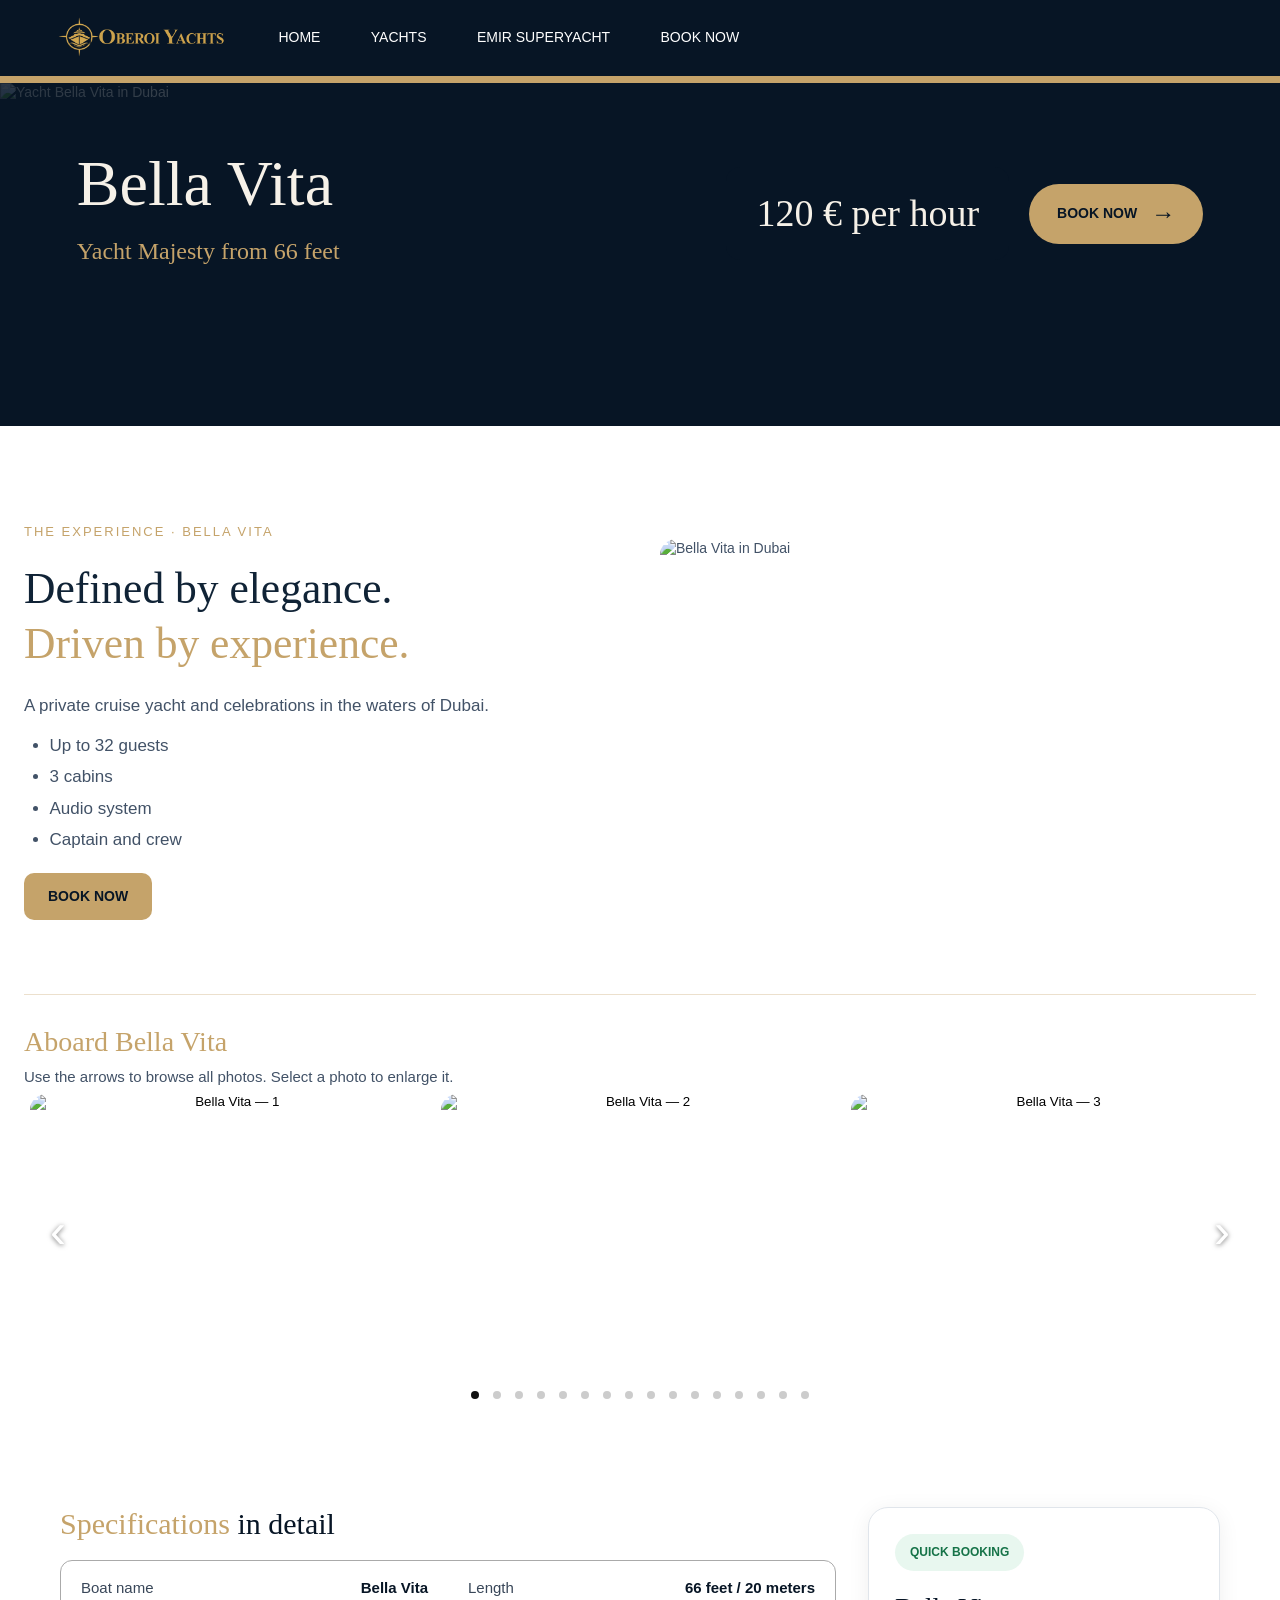
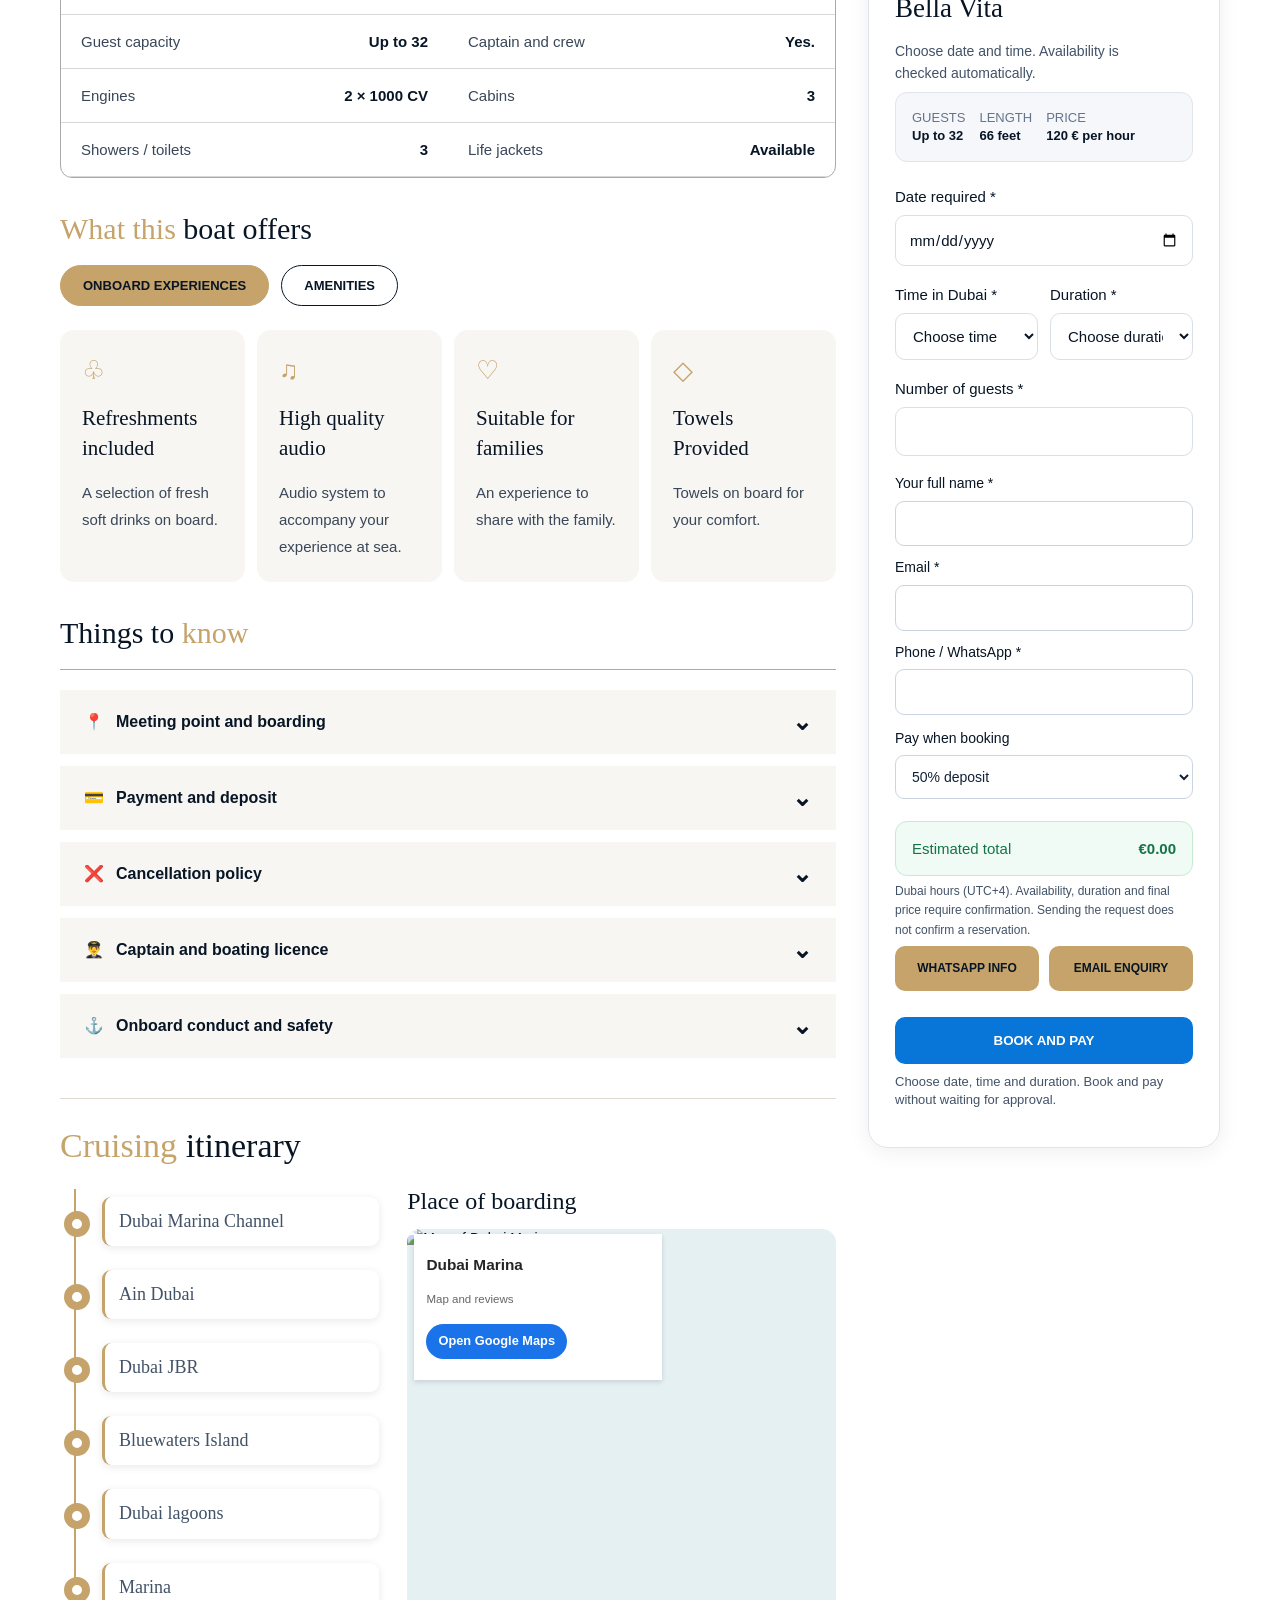
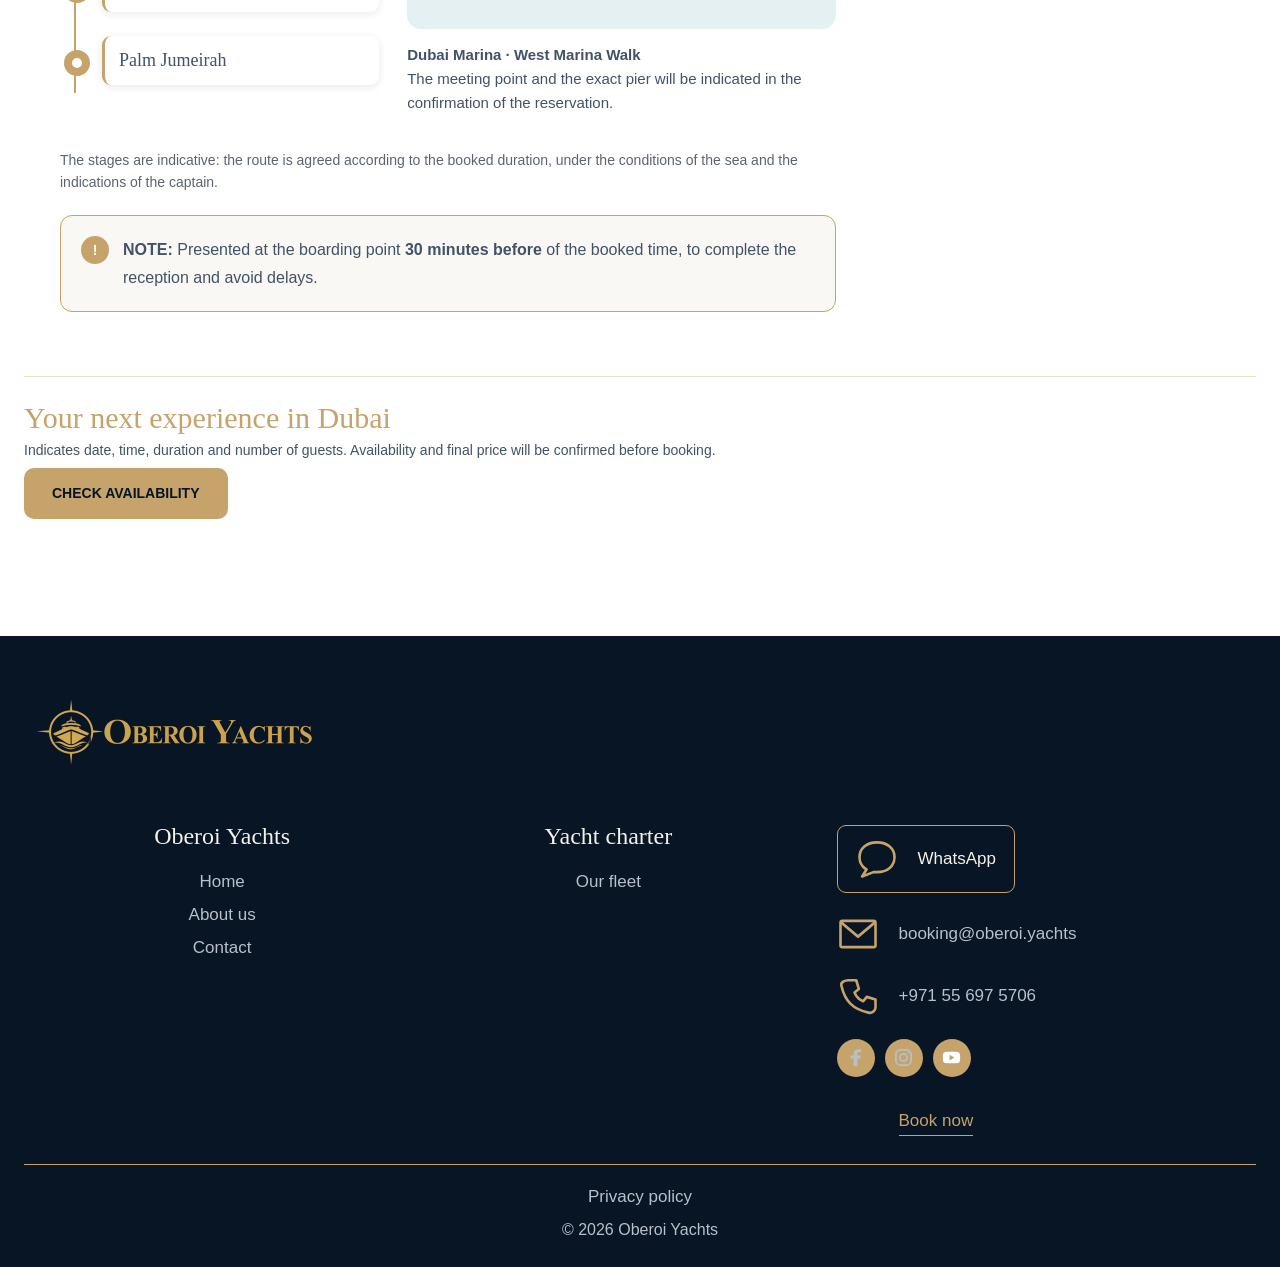
==== pages/bella-vita/index.html @ 0d9e5471 "Restore the published Vessel theme and four original yacht booking pages" ====
<!doctype html><html lang="en"><head><meta charset="utf-8"><meta name="viewport" content="width=device-width,initial-scale=1"><title>Bella Vita Yacht Charter Dubai | Oberoi Yachts
 – Oberoi Yacht Charter</title><link rel="stylesheet" href="/assets/base.css"><link rel="stylesheet" href="/assets/vessel-2.css"><link rel="stylesheet" href="/assets/theme-12df67caf2.css"><link rel="stylesheet" href="/assets/charter.css"></head><body class="page-width-wide card-hover-effect-scale"><header class="oy-static-header"><a href="/" class="size-style spacing-style header-logo" style="
    --size-style-width: ;--size-style-height: ;
    --padding-block-start: 0px;--padding-block-end: 0px;
    --font-family: var(--font-body--family);
    --font-style: var(--font-body--style);
    --font-weight: 600;
  ">
  

  <span data-testid="header-logo">
    
  
  
  
  

  

  

  

  <img src="/assets/oberoi-logo.png" alt="Oberoi Yachts — noleggio yacht a Dubai" width="180" height="60" class="header-logo__image" style="--header-logo-image-width: 180px;--header-logo-image-width-mobile: 126px; --header-logo-image-height: 60px; --header-logo-image-height-mobile: 42px;">


  </span>

  
</a>





            
        
      
    <nav aria-label="Main navigation"><a href="/" data-skip-node-update="true" class="menu-list__link" ref="menuitem">
            <span class="menu-list__link-title">Home</span>
          </a><a href="/pages/flotta-yacht" data-skip-node-update="true" class="menu-list__link" ref="menuitem">
            <span class="menu-list__link-title">Yachts</span>
          </a><a href="/pages/emir/" data-skip-node-update="true" class="menu-list__link" ref="menuitem">
            <span class="menu-list__link-title">EMIR Superyacht</span>
          </a><a href="/pages/prenotazioni" data-skip-node-update="true" class="menu-list__link" ref="menuitem">
            <span class="menu-list__link-title">Book now</span>
          </a></nav><details><summary aria-label="Menu">☰</summary><nav aria-label="Mobile navigation"><a href="/" data-skip-node-update="true" class="menu-list__link" ref="menuitem">
            <span class="menu-list__link-title">Home</span>
          </a><a href="/pages/flotta-yacht" data-skip-node-update="true" class="menu-list__link" ref="menuitem">
            <span class="menu-list__link-title">Yachts</span>
          </a><a href="/pages/emir/" data-skip-node-update="true" class="menu-list__link" ref="menuitem">
            <span class="menu-list__link-title">EMIR Superyacht</span>
          </a><a href="/pages/prenotazioni" data-skip-node-update="true" class="menu-list__link" ref="menuitem">
            <span class="menu-list__link-title">Book now</span>
          </a></nav></details></header><main id="MainContent" class="content-for-layout" role="main" data-page-transition-enabled="true" data-product-transition="true" data-template="page">
        <div id="shopify-section-template--29697645183340__main" class="shopify-section section-wrapper">






  <style data-shopify>
    .color-custom-template--29697645183340__main,
    .color-custom-template--29697645183340__main .text-block {
      /* Background */
      --color-background: #071525;
      --color-background-rgb: 7 21 37;

      /* Opacity values adjusted for background brightness */
      
--opacity-5-15: 0.15; --opacity-10-25: 0.25; --opacity-35-55: 0.55; --opacity-40-60:
0.6; --opacity-30-60: 0.6; --opacity-60: 0.6;


      
        /* Foreground / text — explicit or smart-contrasted */
        --color: #f6f1e8;
        --color-rgb: 246 241 232;
        --color-foreground: #f6f1e8;
        --color-foreground-rgb: 246 241 232;
        --color-foreground-muted: rgb(246 241 232 / var(--opacity-muted-text));
        --color-foreground-subdued: rgb(246 241 232 / var(--opacity-subdued-text));
        --color-border: var(--palette-lightest);
        --color-border-rgb: var(--palette-lightest-rgb);
      
    }

    
      .color-custom-template--29697645183340__main {
        /* Form-related tokens stay on .color-custom only — .text-block is a prose
           container (text/announcement/inline-text/blog-post-description/
           collection-link/price/sku) and never holds form inputs. */
        --input-disabled-background-color: rgb(246 241 232 / var(--opacity-10));
        --input-disabled-border-color: rgb(246 241 232 / var(--opacity-5));
        --input-disabled-text-color: rgb(246 241 232 / var(--opacity-50));
        --checkbox-border: 1px solid rgb(246 241 232 / var(--opacity-35-55));
      }
    

    .color-custom-template--29697645183340__main {
      color: var(--color, var(--color-foreground));
      background-color: var(--color-background);
    }
  </style>



<div class="section-background color-custom-template--29697645183340__main"></div>
<div class="section page-width-content color-custom-template--29697645183340__main">
  <div class="
      spacing-style
      layout-panel-flex
      layout-panel-flex--column
      section-content-wrapper
      mobile-column
    " style="
      --flex-direction: column; --flex-wrap: nowrap; --flex-wrap-mobile: wrap;

--gap: max(24px, calc(var(--gap-scale, 1.0) * 32px));

--horizontal-alignment: ; --vertical-alignment: ;
--vertical-alignment-mobile: ;

      --padding-block-start: max(20px, calc(var(--spacing-scale) * 40px));--padding-block-end: max(20px, calc(var(--spacing-scale) * 80px));
    ">
    











  <div class=" spacing-style text-block text-block--AcC96K2F5RTFPaWJjM__text_A8F3Wr h1      " style="    --padding-block-start: 0px; --padding-block-end:0px; --padding-inline-start:0px; --padding-inline-end:0px;            --width: fit-content;    --max-width: var(--max-width--body-normal);          ">
    <h1>Bella Vita</h1>
  </div>


















  <rte-formatter class=" spacing-style text-block text-block--AOHlCaHpVRk1qYXpuU__text_KMwtTr rte     rte   " style="    --padding-block-start: 0px; --padding-block-end:0px; --padding-inline-start:0px; --padding-inline-end:0px;            --width: fit-content;    --max-width: var(--max-width--body-normal);          ">
    <style>
.oy-yacht-hero .oy-yacht-inner{grid-template-columns:minmax(0,1fr) auto!important;gap:32px!important}
.oy-yacht-actions{display:flex!important;align-items:center!important;justify-content:flex-end;gap:20px;min-width:0}
.oy-yacht-actions .oy-yacht-rate{white-space:nowrap!important}
.oy-yacht-actions .oy-yacht-cta{display:inline-flex!important;align-items:center!important;justify-content:center!important;gap:14px!important;border-radius:999px!important;background:#c5a36a!important;color:#071525!important;border:0!important;padding:18px 28px!important;min-height:56px!important;text-decoration:none!important;white-space:nowrap!important;font-weight:700}
.oy-yacht-actions .oy-yacht-cta:after{content:"→";font-size:24px;line-height:1}
@media(max-width:900px){.oy-yacht-hero .oy-yacht-inner{grid-template-columns:1fr!important}.oy-yacht-actions{justify-content:flex-start;flex-wrap:wrap}.oy-yacht-heading{grid-column:auto!important}}
@media(max-width:580px){.oy-yacht-actions{gap:12px}.oy-yacht-actions .oy-yacht-rate{font-size:26px!important;padding:16px 14px!important}.oy-yacht-actions .oy-yacht-cta{padding:16px 20px!important;font-size:13px!important}}
</style><style>main h1:not(.oy-yacht-title){display:none!important}.oy-yacht-hero{width:100vw;position:relative;left:50%;transform:translateX(-50%);background:#071525;isolation:isolate;box-sizing:border-box;border-top:7px solid #c5a36a;margin:0 0 24px;min-height:350px;display:flex;align-items:center}.oy-yacht-hero>img{position:absolute;inset:0;width:100%;height:100%;object-fit:cover;object-position:center 48%;z-index:-2;margin:0}.oy-yacht-hero:before{content:"";position:absolute;inset:0;background:linear-gradient(90deg,#071525d9,#07152588);z-index:-1}.oy-yacht-inner{width:min(1440px,100%);margin:auto;padding:64px clamp(24px,6vw,100px);display:grid;grid-template-columns:1.4fr 1fr auto;gap:32px;align-items:center;box-sizing:border-box}.oy-yacht-title{display:block!important;font:400 clamp(42px,5vw,68px)/1.15 Georgia,serif!important;color:#f6f1e8!important;margin:0 0 14px!important;text-align:left!important}.oy-yacht-subtitle{font:400 24px/1.4 Georgia,serif;color:#c5a36a;margin:0}.oy-yacht-rate{padding:24px 30px;border-radius:14px;background:#071525bb;text-align:center;color:#f6f1e8;font:400 38px/1.2 Georgia,serif}.oy-yacht-cta{display:inline-block;background:#c5a36a;color:#071525!important;padding:20px 30px;border-radius:10px;text-align:center;text-decoration:none;font-weight:700;white-space:nowrap}.oy-yacht-cta:focus-visible{outline:3px solid white;outline-offset:4px}@media(max-width:800px){.oy-yacht-inner{grid-template-columns:1fr 1fr;padding:42px 24px;gap:24px}.oy-yacht-heading{grid-column:1/-1}.oy-yacht-rate{font-size:30px;padding:20px 12px}.oy-yacht-cta{padding:20px 16px}}@media(max-width:420px){.oy-yacht-inner{grid-template-columns:1fr}.oy-yacht-heading{grid-column:auto}.oy-yacht-rate{max-width:220px}.oy-yacht-cta{justify-self:start}}.oy-yacht-hero .oy-yacht-rate{white-space:nowrap!important}.oy-yacht-hero>img{max-width:none!important;min-width:100%!important;width:100%!important;height:100%!important}.oy-yacht-hero .oy-yacht-heading{min-width:0}.oy-yacht-hero .oy-yacht-subtitle{white-space:normal}
</style><header class="oy-yacht-hero" style="display:block!important;width:100vw!important;min-width:100vw!important;max-width:none!important;position:relative!important;left:50%!important;transform:translateX(-50%)!important;overflow:hidden!important;padding:0!important;margin:0 0 32px!important;box-sizing:border-box!important"><img src="https://cdn.shopify.com/s/files/1/1022/7911/9212/files/oberoi-bella-vita-nuovo-2.jpg?v=1792933801" alt="Yacht Bella Vita in Dubai" fetchpriority="high"><div class="oy-yacht-inner" style="width:100%!important;max-width:1440px!important;min-width:0!important;margin:0 auto!important;box-sizing:border-box!important">
<div class="oy-yacht-heading">
<h1 class="oy-yacht-title">Bella Vita</h1>
<p class="oy-yacht-subtitle">Yacht Majesty from 66 feet</p>
</div>
<div class="oy-yacht-actions">
<div class="oy-yacht-rate">120 € per hour</div>
<a class="oy-yacht-cta" href="#oy-booking-0">BOOK NOW</a>
</div>
</div></header><div class="oy-yacht-white-content" style="width:min(1660px,calc(100vw - 48px));max-width:none;position:relative;left:50%;transform:translateX(-50%);background:#fff;color:#425267;padding:30px 0;box-sizing:border-box">
<div style="display:flex;flex-wrap:wrap;gap:40px;align-items:center">
<div style="flex:1 1 420px;min-width:0">
<p style="color:#c5a36a;letter-spacing:2px;font-size:13px">THE EXPERIENCE · BELLA VITA</p>
<h2 style="font-family:Georgia,serif;font-size:clamp(32px,3.4vw,48px);line-height:1.25;color:#102336;margin:20px 0">Defined by elegance.<br><span style="color:#c5a36a">Driven by experience.</span>
</h2>
<div style="font-size:17px;line-height:1.85">
<p>A private cruise yacht and celebrations in the waters of Dubai.</p>
<ul>
<li>Up to 32 guests</li>
<li>3 cabins</li>
<li>Audio system</li>
<li>Captain and crew</li>
</ul>
</div>
<p><a href="/pages/prenotazioni" style="display:inline-block;background:#c5a36a;color:#071525;border-radius:10px;padding:14px 24px;text-decoration:none;font-weight:700">BOOK NOW</a></p>
</div>
<div style="flex:1 1 420px;min-width:0"><img src="https://cdn.shopify.com/s/files/1/1022/7911/9212/files/oberoi-bella-vita-nuovo-2.jpg?v=1792933801" alt="Bella Vita in Dubai" style="display:block;width:100%;height:auto;aspect-ratio:1.6;object-fit:cover;border-radius:16px;margin:0"></div>
</div>
<hr style="border:0;border-top:1px solid #c5a36a55;margin:32px 0">
<h2 style="font-family:Georgia,serif;color:#c5a36a;font-size:28px">Aboard Bella Vita</h2>
<p style="font-size:15px">Use the arrows to browse all photos. Select a photo to enlarge it.</p>
<section class="oy-dinner-carousel" aria-label="Bella Vita"><style>.oy-dinner-carousel{position:relative!important;left:auto!important;transform:none!important;width:100%!important;min-width:0!important;max-width:none!important;background:#fff;padding:0 0 40px;box-sizing:border-box}.oy-carousel-radio{position:absolute!important;width:1px;height:1px;opacity:0;overflow:hidden}.oy-carousel-window{position:relative;overflow:hidden}.oy-carousel-track{display:flex;transition:transform .4s ease}.oy-carousel-slide{flex:0 0 33.333333%;min-width:0;padding:0 6px;box-sizing:border-box}.oy-carousel-slide a{display:block}.oy-carousel-slide img{display:block!important;width:100%!important;height:auto!important;aspect-ratio:1.46;object-fit:cover;border-radius:16px;margin:0!important;max-width:none!important}.oy-carousel-controls{display:none;position:absolute;inset:0;align-items:center;justify-content:space-between;pointer-events:none;padding:0 18px}.oy-carousel-controls label{pointer-events:auto;cursor:pointer;color:#fff;font:400 48px/1 Arial,sans-serif;text-shadow:0 1px 5px #0008;padding:8px;user-select:none}.oy-carousel-dots{display:flex;justify-content:center;gap:14px;padding:24px 0 0}.oy-carousel-dots label{display:block;width:8px;height:8px;border-radius:50%;background:#ccc;cursor:pointer}.oy-carousel-radio:focus-visible~.oy-carousel-window{outline:2px solid #c5a36a;outline-offset:3px}@media(max-width:700px){.oy-dinner-carousel{padding:0 20px 40px}.oy-carousel-slide{flex-basis:100%}.oy-carousel-dots{gap:12px}}#bv-s-0:checked~.oy-carousel-window .oy-carousel-track{transform:translateX(-0%)}#bv-s-0:checked~.oy-carousel-window .oy-carousel-controls-0{display:flex}#bv-s-0:checked~.oy-carousel-dots label[for="bv-s-0"]{background:#111}@media(max-width:700px){#bv-s-0:checked~.oy-carousel-window .oy-carousel-track{transform:translateX(-0%)}}#bv-s-1:checked~.oy-carousel-window .oy-carousel-track{transform:translateX(-33.333333333333336%)}#bv-s-1:checked~.oy-carousel-window .oy-carousel-controls-1{display:flex}#bv-s-1:checked~.oy-carousel-dots label[for="bv-s-1"]{background:#111}@media(max-width:700px){#bv-s-1:checked~.oy-carousel-window .oy-carousel-track{transform:translateX(-100%)}}#bv-s-2:checked~.oy-carousel-window .oy-carousel-track{transform:translateX(-66.66666666666667%)}#bv-s-2:checked~.oy-carousel-window .oy-carousel-controls-2{display:flex}#bv-s-2:checked~.oy-carousel-dots label[for="bv-s-2"]{background:#111}@media(max-width:700px){#bv-s-2:checked~.oy-carousel-window .oy-carousel-track{transform:translateX(-200%)}}#bv-s-3:checked~.oy-carousel-window .oy-carousel-track{transform:translateX(-100%)}#bv-s-3:checked~.oy-carousel-window .oy-carousel-controls-3{display:flex}#bv-s-3:checked~.oy-carousel-dots label[for="bv-s-3"]{background:#111}@media(max-width:700px){#bv-s-3:checked~.oy-carousel-window .oy-carousel-track{transform:translateX(-300%)}}#bv-s-4:checked~.oy-carousel-window .oy-carousel-track{transform:translateX(-133.33333333333334%)}#bv-s-4:checked~.oy-carousel-window .oy-carousel-controls-4{display:flex}#bv-s-4:checked~.oy-carousel-dots label[for="bv-s-4"]{background:#111}@media(max-width:700px){#bv-s-4:checked~.oy-carousel-window .oy-carousel-track{transform:translateX(-400%)}}#bv-s-5:checked~.oy-carousel-window .oy-carousel-track{transform:translateX(-166.66666666666666%)}#bv-s-5:checked~.oy-carousel-window .oy-carousel-controls-5{display:flex}#bv-s-5:checked~.oy-carousel-dots label[for="bv-s-5"]{background:#111}@media(max-width:700px){#bv-s-5:checked~.oy-carousel-window .oy-carousel-track{transform:translateX(-500%)}}#bv-s-6:checked~.oy-carousel-window .oy-carousel-track{transform:translateX(-200%)}#bv-s-6:checked~.oy-carousel-window .oy-carousel-controls-6{display:flex}#bv-s-6:checked~.oy-carousel-dots label[for="bv-s-6"]{background:#111}@media(max-width:700px){#bv-s-6:checked~.oy-carousel-window .oy-carousel-track{transform:translateX(-600%)}}#bv-s-7:checked~.oy-carousel-window .oy-carousel-track{transform:translateX(-233.33333333333334%)}#bv-s-7:checked~.oy-carousel-window .oy-carousel-controls-7{display:flex}#bv-s-7:checked~.oy-carousel-dots label[for="bv-s-7"]{background:#111}@media(max-width:700px){#bv-s-7:checked~.oy-carousel-window .oy-carousel-track{transform:translateX(-700%)}}#bv-s-8:checked~.oy-carousel-window .oy-carousel-track{transform:translateX(-266.6666666666667%)}#bv-s-8:checked~.oy-carousel-window .oy-carousel-controls-8{display:flex}#bv-s-8:checked~.oy-carousel-dots label[for="bv-s-8"]{background:#111}@media(max-width:700px){#bv-s-8:checked~.oy-carousel-window .oy-carousel-track{transform:translateX(-800%)}}#bv-s-9:checked~.oy-carousel-window .oy-carousel-track{transform:translateX(-300%)}#bv-s-9:checked~.oy-carousel-window .oy-carousel-controls-9{display:flex}#bv-s-9:checked~.oy-carousel-dots label[for="bv-s-9"]{background:#111}@media(max-width:700px){#bv-s-9:checked~.oy-carousel-window .oy-carousel-track{transform:translateX(-900%)}}#bv-s-10:checked~.oy-carousel-window .oy-carousel-track{transform:translateX(-333.3333333333333%)}#bv-s-10:checked~.oy-carousel-window .oy-carousel-controls-10{display:flex}#bv-s-10:checked~.oy-carousel-dots label[for="bv-s-10"]{background:#111}@media(max-width:700px){#bv-s-10:checked~.oy-carousel-window .oy-carousel-track{transform:translateX(-1000%)}}#bv-s-11:checked~.oy-carousel-window .oy-carousel-track{transform:translateX(-366.6666666666667%)}#bv-s-11:checked~.oy-carousel-window .oy-carousel-controls-11{display:flex}#bv-s-11:checked~.oy-carousel-dots label[for="bv-s-11"]{background:#111}@media(max-width:700px){#bv-s-11:checked~.oy-carousel-window .oy-carousel-track{transform:translateX(-1100%)}}#bv-s-12:checked~.oy-carousel-window .oy-carousel-track{transform:translateX(-400%)}#bv-s-12:checked~.oy-carousel-window .oy-carousel-controls-12{display:flex}#bv-s-12:checked~.oy-carousel-dots label[for="bv-s-12"]{background:#111}@media(max-width:700px){#bv-s-12:checked~.oy-carousel-window .oy-carousel-track{transform:translateX(-1200%)}}#bv-s-13:checked~.oy-carousel-window .oy-carousel-track{transform:translateX(-433.3333333333333%)}#bv-s-13:checked~.oy-carousel-window .oy-carousel-controls-13{display:flex}#bv-s-13:checked~.oy-carousel-dots label[for="bv-s-13"]{background:#111}@media(max-width:700px){#bv-s-13:checked~.oy-carousel-window .oy-carousel-track{transform:translateX(-1300%)}}#bv-s-14:checked~.oy-carousel-window .oy-carousel-track{transform:translateX(-466.6666666666667%)}#bv-s-14:checked~.oy-carousel-window .oy-carousel-controls-14{display:flex}#bv-s-14:checked~.oy-carousel-dots label[for="bv-s-14"]{background:#111}@media(max-width:700px){#bv-s-14:checked~.oy-carousel-window .oy-carousel-track{transform:translateX(-1400%)}}#bv-s-15:checked~.oy-carousel-window .oy-carousel-track{transform:translateX(-500%)}#bv-s-15:checked~.oy-carousel-window .oy-carousel-controls-15{display:flex}#bv-s-15:checked~.oy-carousel-dots label[for="bv-s-15"]{background:#111}@media(max-width:700px){#bv-s-15:checked~.oy-carousel-window .oy-carousel-track{transform:translateX(-1500%)}}.oy-carousel-slide button[data-bv-photo]{display:block;width:100%;padding:0;border:0;background:transparent;cursor:zoom-in}.oy-carousel-dots{flex-wrap:wrap}</style><input class="oy-carousel-radio" type="radio" name="bv-slides" id="bv-s-0" aria-label="Photo 1" checked><input class="oy-carousel-radio" type="radio" name="bv-slides" id="bv-s-1" aria-label="Photo 2"><input class="oy-carousel-radio" type="radio" name="bv-slides" id="bv-s-2" aria-label="Photo 3"><input class="oy-carousel-radio" type="radio" name="bv-slides" id="bv-s-3" aria-label="Photo 4"><input class="oy-carousel-radio" type="radio" name="bv-slides" id="bv-s-4" aria-label="Photo 5"><input class="oy-carousel-radio" type="radio" name="bv-slides" id="bv-s-5" aria-label="Photo 6"><input class="oy-carousel-radio" type="radio" name="bv-slides" id="bv-s-6" aria-label="Photo 7"><input class="oy-carousel-radio" type="radio" name="bv-slides" id="bv-s-7" aria-label="Photo 8"><input class="oy-carousel-radio" type="radio" name="bv-slides" id="bv-s-8" aria-label="Photo 9"><input class="oy-carousel-radio" type="radio" name="bv-slides" id="bv-s-9" aria-label="Photo 10"><input class="oy-carousel-radio" type="radio" name="bv-slides" id="bv-s-10" aria-label="Photo 11"><input class="oy-carousel-radio" type="radio" name="bv-slides" id="bv-s-11" aria-label="Photo 12"><input class="oy-carousel-radio" type="radio" name="bv-slides" id="bv-s-12" aria-label="Photo 13"><input class="oy-carousel-radio" type="radio" name="bv-slides" id="bv-s-13" aria-label="Photo 14"><input class="oy-carousel-radio" type="radio" name="bv-slides" id="bv-s-14" aria-label="Photo 15"><input class="oy-carousel-radio" type="radio" name="bv-slides" id="bv-s-15" aria-label="Photo 16"><div class="oy-carousel-window"><div class="oy-carousel-track"><div class="oy-carousel-slide"><button type="button" data-bv-photo="https://cdn.shopify.com/s/files/1/1022/7911/9212/files/oberoi-bella-vita-nuovo-2.jpg?v=1792933801" aria-label="Enlarge photo 1"><img src="https://cdn.shopify.com/s/files/1/1022/7911/9212/files/oberoi-bella-vita-nuovo-2.jpg?v=1792933801" alt="Bella Vita — 1" loading="lazy"></button></div><div class="oy-carousel-slide"><button type="button" data-bv-photo="https://cdn.shopify.com/s/files/1/1022/7911/9212/files/oberoi-bella-vita-nuovo-1.jpg?v=1792933802" aria-label="Enlarge photo 2"><img src="https://cdn.shopify.com/s/files/1/1022/7911/9212/files/oberoi-bella-vita-nuovo-1.jpg?v=1792933802" alt="Bella Vita — 2" loading="lazy"></button></div><div class="oy-carousel-slide"><button type="button" data-bv-photo="https://cdn.shopify.com/s/files/1/1022/7911/9212/files/oberoi-bella-vita-nuovo-21.jpg?v=1792933801" aria-label="Enlarge photo 3"><img src="https://cdn.shopify.com/s/files/1/1022/7911/9212/files/oberoi-bella-vita-nuovo-21.jpg?v=1792933801" alt="Bella Vita — 3" loading="lazy"></button></div><div class="oy-carousel-slide"><button type="button" data-bv-photo="https://cdn.shopify.com/s/files/1/1022/7911/9212/files/oberoi-bella-vita-nuovo-20.jpg?v=1792933801" aria-label="Enlarge photo 4"><img src="https://cdn.shopify.com/s/files/1/1022/7911/9212/files/oberoi-bella-vita-nuovo-20.jpg?v=1792933801" alt="Bella Vita — 4" loading="lazy"></button></div><div class="oy-carousel-slide"><button type="button" data-bv-photo="https://cdn.shopify.com/s/files/1/1022/7911/9212/files/oberoi-bella-vita-nuovo-28.jpg?v=1792933801" aria-label="Enlarge photo 5"><img src="https://cdn.shopify.com/s/files/1/1022/7911/9212/files/oberoi-bella-vita-nuovo-28.jpg?v=1792933801" alt="Bella Vita — 5" loading="lazy"></button></div><div class="oy-carousel-slide"><button type="button" data-bv-photo="https://cdn.shopify.com/s/files/1/1022/7911/9212/files/oberoi-bella-vita-nuovo-16.jpg?v=1792933801" aria-label="Enlarge photo 6"><img src="https://cdn.shopify.com/s/files/1/1022/7911/9212/files/oberoi-bella-vita-nuovo-16.jpg?v=1792933801" alt="Bella Vita — 6" loading="lazy"></button></div><div class="oy-carousel-slide"><button type="button" data-bv-photo="https://cdn.shopify.com/s/files/1/1022/7911/9212/files/oberoi-bella-vita-nuovo-19.jpg?v=1792933801" aria-label="Enlarge photo 7"><img src="https://cdn.shopify.com/s/files/1/1022/7911/9212/files/oberoi-bella-vita-nuovo-19.jpg?v=1792933801" alt="Bella Vita — 7" loading="lazy"></button></div><div class="oy-carousel-slide"><button type="button" data-bv-photo="https://cdn.shopify.com/s/files/1/1022/7911/9212/files/oberoi-bella-vita-nuovo-11.jpg?v=1792933801" aria-label="Enlarge photo 8"><img src="https://cdn.shopify.com/s/files/1/1022/7911/9212/files/oberoi-bella-vita-nuovo-11.jpg?v=1792933801" alt="Bella Vita — 8" loading="lazy"></button></div><div class="oy-carousel-slide"><button type="button" data-bv-photo="https://cdn.shopify.com/s/files/1/1022/7911/9212/files/oberoi-bella-vita-nuovo-12.jpg?v=1792933801" aria-label="Enlarge photo 9"><img src="https://cdn.shopify.com/s/files/1/1022/7911/9212/files/oberoi-bella-vita-nuovo-12.jpg?v=1792933801" alt="Bella Vita — 9" loading="lazy"></button></div><div class="oy-carousel-slide"><button type="button" data-bv-photo="https://cdn.shopify.com/s/files/1/1022/7911/9212/files/oberoi-bella-vita-nuovo-10.jpg?v=1792933801" aria-label="Enlarge photo 10"><img src="https://cdn.shopify.com/s/files/1/1022/7911/9212/files/oberoi-bella-vita-nuovo-10.jpg?v=1792933801" alt="Bella Vita — 10" loading="lazy"></button></div><div class="oy-carousel-slide"><button type="button" data-bv-photo="https://cdn.shopify.com/s/files/1/1022/7911/9212/files/oberoi-bella-vita-nuovo-8.jpg?v=1792933801" aria-label="Enlarge photo 11"><img src="https://cdn.shopify.com/s/files/1/1022/7911/9212/files/oberoi-bella-vita-nuovo-8.jpg?v=1792933801" alt="Bella Vita — 11" loading="lazy"></button></div><div class="oy-carousel-slide"><button type="button" data-bv-photo="https://cdn.shopify.com/s/files/1/1022/7911/9212/files/oberoi-bella-vita-nuovo-9.jpg?v=1792933801" aria-label="Enlarge photo 12"><img src="https://cdn.shopify.com/s/files/1/1022/7911/9212/files/oberoi-bella-vita-nuovo-9.jpg?v=1792933801" alt="Bella Vita — 12" loading="lazy"></button></div><div class="oy-carousel-slide"><button type="button" data-bv-photo="https://cdn.shopify.com/s/files/1/1022/7911/9212/files/oberoi-bella-vita-nuovo-5.jpg?v=1792933801" aria-label="Enlarge photo 13"><img src="https://cdn.shopify.com/s/files/1/1022/7911/9212/files/oberoi-bella-vita-nuovo-5.jpg?v=1792933801" alt="Bella Vita — 13" loading="lazy"></button></div><div class="oy-carousel-slide"><button type="button" data-bv-photo="https://cdn.shopify.com/s/files/1/1022/7911/9212/files/oberoi-bella-vita-nuovo-4.jpg?v=1792933801" aria-label="Enlarge photo 14"><img src="https://cdn.shopify.com/s/files/1/1022/7911/9212/files/oberoi-bella-vita-nuovo-4.jpg?v=1792933801" alt="Bella Vita — 14" loading="lazy"></button></div><div class="oy-carousel-slide"><button type="button" data-bv-photo="https://cdn.shopify.com/s/files/1/1022/7911/9212/files/oberoi-bella-vita-nuovo-6.jpg?v=1792933801" aria-label="Enlarge photo 15"><img src="https://cdn.shopify.com/s/files/1/1022/7911/9212/files/oberoi-bella-vita-nuovo-6.jpg?v=1792933801" alt="Bella Vita — 15" loading="lazy"></button></div><div class="oy-carousel-slide"><button type="button" data-bv-photo="https://cdn.shopify.com/s/files/1/1022/7911/9212/files/oberoi-bella-vita-nuovo-3.jpg?v=1792933801" aria-label="Enlarge photo 16"><img src="https://cdn.shopify.com/s/files/1/1022/7911/9212/files/oberoi-bella-vita-nuovo-3.jpg?v=1792933801" alt="Bella Vita — 16" loading="lazy"></button></div><div class="oy-carousel-slide"><button type="button" data-bv-photo="https://cdn.shopify.com/s/files/1/1022/7911/9212/files/oberoi-bella-vita-nuovo-2.jpg?v=1792933801" aria-label="Enlarge photo 1"><img src="https://cdn.shopify.com/s/files/1/1022/7911/9212/files/oberoi-bella-vita-nuovo-2.jpg?v=1792933801" alt="Bella Vita — 1" loading="lazy"></button></div><div class="oy-carousel-slide"><button type="button" data-bv-photo="https://cdn.shopify.com/s/files/1/1022/7911/9212/files/oberoi-bella-vita-nuovo-1.jpg?v=1792933802" aria-label="Enlarge photo 2"><img src="https://cdn.shopify.com/s/files/1/1022/7911/9212/files/oberoi-bella-vita-nuovo-1.jpg?v=1792933802" alt="Bella Vita — 2" loading="lazy"></button></div></div><div class="oy-carousel-controls oy-carousel-controls-0"><label for="bv-s-15" aria-label="Previous photo">‹</label><label for="bv-s-1" aria-label="Next photo">›</label></div><div class="oy-carousel-controls oy-carousel-controls-1"><label for="bv-s-0" aria-label="Previous photo">‹</label><label for="bv-s-2" aria-label="Next photo">›</label></div><div class="oy-carousel-controls oy-carousel-controls-2"><label for="bv-s-1" aria-label="Previous photo">‹</label><label for="bv-s-3" aria-label="Next photo">›</label></div><div class="oy-carousel-controls oy-carousel-controls-3"><label for="bv-s-2" aria-label="Previous photo">‹</label><label for="bv-s-4" aria-label="Next photo">›</label></div><div class="oy-carousel-controls oy-carousel-controls-4"><label for="bv-s-3" aria-label="Previous photo">‹</label><label for="bv-s-5" aria-label="Next photo">›</label></div><div class="oy-carousel-controls oy-carousel-controls-5"><label for="bv-s-4" aria-label="Previous photo">‹</label><label for="bv-s-6" aria-label="Next photo">›</label></div><div class="oy-carousel-controls oy-carousel-controls-6"><label for="bv-s-5" aria-label="Previous photo">‹</label><label for="bv-s-7" aria-label="Next photo">›</label></div><div class="oy-carousel-controls oy-carousel-controls-7"><label for="bv-s-6" aria-label="Previous photo">‹</label><label for="bv-s-8" aria-label="Next photo">›</label></div><div class="oy-carousel-controls oy-carousel-controls-8"><label for="bv-s-7" aria-label="Previous photo">‹</label><label for="bv-s-9" aria-label="Next photo">›</label></div><div class="oy-carousel-controls oy-carousel-controls-9"><label for="bv-s-8" aria-label="Previous photo">‹</label><label for="bv-s-10" aria-label="Next photo">›</label></div><div class="oy-carousel-controls oy-carousel-controls-10"><label for="bv-s-9" aria-label="Previous photo">‹</label><label for="bv-s-11" aria-label="Next photo">›</label></div><div class="oy-carousel-controls oy-carousel-controls-11"><label for="bv-s-10" aria-label="Previous photo">‹</label><label for="bv-s-12" aria-label="Next photo">›</label></div><div class="oy-carousel-controls oy-carousel-controls-12"><label for="bv-s-11" aria-label="Previous photo">‹</label><label for="bv-s-13" aria-label="Next photo">›</label></div><div class="oy-carousel-controls oy-carousel-controls-13"><label for="bv-s-12" aria-label="Previous photo">‹</label><label for="bv-s-14" aria-label="Next photo">›</label></div><div class="oy-carousel-controls oy-carousel-controls-14"><label for="bv-s-13" aria-label="Previous photo">‹</label><label for="bv-s-15" aria-label="Next photo">›</label></div><div class="oy-carousel-controls oy-carousel-controls-15"><label for="bv-s-14" aria-label="Previous photo">‹</label><label for="bv-s-0" aria-label="Next photo">›</label></div></div><div class="oy-carousel-dots"><label for="bv-s-0" title="Photo 1"></label><label for="bv-s-1" title="Photo 2"></label><label for="bv-s-2" title="Photo 3"></label><label for="bv-s-3" title="Photo 4"></label><label for="bv-s-4" title="Photo 5"></label><label for="bv-s-5" title="Photo 6"></label><label for="bv-s-6" title="Photo 7"></label><label for="bv-s-7" title="Photo 8"></label><label for="bv-s-8" title="Photo 9"></label><label for="bv-s-9" title="Photo 10"></label><label for="bv-s-10" title="Photo 11"></label><label for="bv-s-11" title="Photo 12"></label><label for="bv-s-12" title="Photo 13"></label><label for="bv-s-13" title="Photo 14"></label><label for="bv-s-14" title="Photo 15"></label><label for="bv-s-15" title="Photo 16"></label></div></section><dialog id="bv-photo-viewer"><button type="button" aria-label="Close">×</button><img alt="Bella Vita"></dialog><style>.bv-new-track{display:flex;gap:14px;overflow-x:auto;scroll-snap-type:x mandatory;padding-bottom:16px}.bv-new-track button{flex:0 0 calc((100% - 28px)/3);scroll-snap-align:start;border:0;background:transparent;padding:0;cursor:zoom-in;min-width:0}.bv-new-track img{display:block;width:100%!important;height:330px!important;object-fit:cover;border-radius:12px;margin:0!important}.bv-new-gallery p{font-size:14px;color:#425267}#bv-photo-viewer{border:0;padding:0;background:#071525;max-width:96vw;max-height:94vh}#bv-photo-viewer::backdrop{background:#000d}#bv-photo-viewer img{display:block;max-width:94vw;max-height:90vh;object-fit:contain;margin:0}#bv-photo-viewer button{position:absolute;right:8px;top:8px;width:44px;height:44px;border:0;border-radius:50%;background:white;color:#071525;font:28px Arial;cursor:pointer}@media(max-width:700px){.bv-new-track button{flex-basis:85%}.bv-new-track img{height:360px!important}}</style><script>(function(){const d=document.getElementById('bv-photo-viewer');if(!d)return;let last;document.querySelectorAll('[data-bv-photo]').forEach(b=>b.addEventListener('click',()=>{last=b;d.querySelector('img').src=b.dataset.bvPhoto;d.showModal()}));d.querySelector('button').addEventListener('click',()=>d.close());d.addEventListener('click',e=>{if(e.target===d)d.close()});d.addEventListener('close',()=>last&&last.focus())})();</script>
<section aria-label="Features and services Bella Vita" style="background:#fff;color:#071525;margin-top:32px;border-radius:16px;padding:clamp(20px,3vw,36px);box-sizing:border-box"><div style="display:flex;flex-wrap:wrap;align-items:flex-start;gap:32px">
<div style="flex:3 1 650px;min-width:0">
<h2 style="font-family:Georgia,serif;font-size:30px;margin:0 0 20px;color:#071525">
<span style="color:#c5a36a">Specifications</span> in detail</h2>
<div style="display:flex;flex-wrap:wrap;border:1px solid #aaa;border-radius:12px;overflow:hidden;font-size:15px">
<div style="flex:1 1 300px;display:flex;justify-content:space-between;gap:16px;padding:16px 20px;box-sizing:border-box;border-bottom:1px solid #d8d8d8">
<span style="color:#394759">Boat name</span><strong style="text-align:right;color:#071525">Bella Vita</strong>
</div>
<div style="flex:1 1 300px;display:flex;justify-content:space-between;gap:16px;padding:16px 20px;box-sizing:border-box;border-bottom:1px solid #d8d8d8">
<span style="color:#394759">Length</span><strong style="text-align:right;color:#071525">66 feet / 20 meters</strong>
</div>
<div style="flex:1 1 300px;display:flex;justify-content:space-between;gap:16px;padding:16px 20px;box-sizing:border-box;border-bottom:1px solid #d8d8d8">
<span style="color:#394759">Guest capacity</span><strong style="text-align:right;color:#071525">Up to 32</strong>
</div>
<div style="flex:1 1 300px;display:flex;justify-content:space-between;gap:16px;padding:16px 20px;box-sizing:border-box;border-bottom:1px solid #d8d8d8">
<span style="color:#394759">Captain and crew</span><strong style="text-align:right;color:#071525">Yes.</strong>
</div>
<div style="flex:1 1 300px;display:flex;justify-content:space-between;gap:16px;padding:16px 20px;box-sizing:border-box;border-bottom:1px solid #d8d8d8">
<span style="color:#394759">Engines</span><strong style="text-align:right;color:#071525">2 × 1000 CV</strong>
</div>
<div style="flex:1 1 300px;display:flex;justify-content:space-between;gap:16px;padding:16px 20px;box-sizing:border-box;border-bottom:1px solid #d8d8d8">
<span style="color:#394759">Cabins</span><strong style="text-align:right;color:#071525">3</strong>
</div>
<div style="flex:1 1 300px;display:flex;justify-content:space-between;gap:16px;padding:16px 20px;box-sizing:border-box;border-bottom:1px solid #d8d8d8">
<span style="color:#394759">Showers / toilets</span><strong style="text-align:right;color:#071525">3</strong>
</div>
<div style="flex:1 1 300px;display:flex;justify-content:space-between;gap:16px;padding:16px 20px;box-sizing:border-box;border-bottom:1px solid #d8d8d8">
<span style="color:#394759">Life jackets</span><strong style="text-align:right;color:#071525">Available</strong>
</div>
</div>
<h2 style="font-family:Georgia,serif;font-size:30px;margin:34px 0 20px;color:#071525">
<span style="color:#c5a36a">What this</span> boat offers</h2>
<style>.oy-tabs{display:flex;flex-wrap:wrap;gap:12px;margin-top:18px}.oy-tabs>input{position:absolute;opacity:0;width:1px;height:1px}.oy-tabs>label{display:inline-block;cursor:pointer;border:1px solid #071525;border-radius:24px;background:white;color:#071525;padding:12px 22px;font:700 13px Arial,sans-serif}.oy-tabs>.oy-panel{display:none;flex-basis:100%;margin-top:12px}.oy-tabs>input:checked+label{background:#c5a36a;border-color:#c5a36a}.oy-tabs>input:focus-visible+label{outline:3px solid #071525;outline-offset:3px}.oy-tabs>.oy-exp:checked~.oy-exp-panel{display:block}.oy-tabs>.oy-srv:checked~.oy-srv-panel{display:block}</style>
<div class="oy-tabs">
<input class="oy-exp" type="radio" name="offerte-0" id="esperienze-0" checked><label for="esperienze-0">ONBOARD EXPERIENCES</label><input class="oy-srv" type="radio" name="offerte-0" id="servizi-0"><label for="servizi-0">AMENITIES</label><div class="oy-panel oy-exp-panel"><div style="display:flex;flex-wrap:wrap;gap:12px">
<div style="flex:1 1 160px;background:#f7f6f3;border-radius:14px;padding:22px;box-sizing:border-box">
<span aria-hidden="true" style="font-size:26px;color:#c5a36a">♧</span><h3 style="font-family:Georgia,serif;font-size:21px;line-height:1.4;margin:16px 0;color:#071525">Refreshments included</h3>
<p style="font-size:15px;line-height:1.8;margin:0;color:#394759">A selection of fresh soft drinks on board.</p>
</div>
<div style="flex:1 1 160px;background:#f7f6f3;border-radius:14px;padding:22px;box-sizing:border-box">
<span aria-hidden="true" style="font-size:26px;color:#c5a36a">♫</span><h3 style="font-family:Georgia,serif;font-size:21px;line-height:1.4;margin:16px 0;color:#071525">High quality audio</h3>
<p style="font-size:15px;line-height:1.8;margin:0;color:#394759">Audio system to accompany your experience at sea.</p>
</div>
<div style="flex:1 1 160px;background:#f7f6f3;border-radius:14px;padding:22px;box-sizing:border-box">
<span aria-hidden="true" style="font-size:26px;color:#c5a36a">♡</span><h3 style="font-family:Georgia,serif;font-size:21px;line-height:1.4;margin:16px 0;color:#071525">Suitable for families</h3>
<p style="font-size:15px;line-height:1.8;margin:0;color:#394759">An experience to share with the family.</p>
</div>
<div style="flex:1 1 160px;background:#f7f6f3;border-radius:14px;padding:22px;box-sizing:border-box">
<span aria-hidden="true" style="font-size:26px;color:#c5a36a">◇</span><h3 style="font-family:Georgia,serif;font-size:21px;line-height:1.4;margin:16px 0;color:#071525">Towels Provided</h3>
<p style="font-size:15px;line-height:1.8;margin:0;color:#394759">Towels on board for your comfort.</p>
</div>
</div></div>
<div class="oy-panel oy-srv-panel" style="background:#f7f6f3;border-radius:14px;padding:20px;box-sizing:border-box"><ul style="columns:2;column-width:210px;font-size:15px;line-height:1.9;padding-left:20px;margin-top:18px">
<li style="break-inside:avoid">Ice cream</li>
<li style="break-inside:avoid">Water and soft drinks</li>
<li style="break-inside:avoid">Air conditioning</li>
<li style="break-inside:avoid">Life jackets</li>
<li style="break-inside:avoid">Disposable products</li>
<li style="break-inside:avoid">Audio system</li>
<li style="break-inside:avoid">Lights for parties</li>
<li style="break-inside:avoid">Refrigerator</li>
<li style="break-inside:avoid">Barbecue facilities</li>
<li style="break-inside:avoid">Sanification before every trip</li>
<li style="break-inside:avoid">Prepared equipment</li>
<li style="break-inside:avoid">Bearings and blankets</li>
<li style="break-inside:avoid">Lounge area</li>
<li style="break-inside:avoid">Flybridge with seating area</li>
<li style="break-inside:avoid">Front sunbed</li>
<li style="break-inside:avoid">Rear seats</li>
<li style="break-inside:avoid">Showers</li>
</ul></div>
</div>
<section class="oy-know" aria-label="Things to know" style="margin-top:34px"><style>.oy-know summary{list-style:none;cursor:pointer;display:flex;align-items:center;gap:12px;padding:20px 24px;background:#f7f6f3;color:#071525;font-size:16px;font-weight:600}.oy-know summary::-webkit-details-marker{display:none}.oy-know summary:after{content:"⌄";margin-left:auto;font-size:24px;line-height:1}.oy-know details[open] summary:after{content:"⌃"}.oy-know summary:focus-visible{outline:3px solid #c5a36a;outline-offset:3px}.oy-know details{margin:12px 0}.oy-know .oy-answer{padding:22px 24px;color:#394759;font-size:16px;line-height:1.85}</style>
<h2 style="font-family:Georgia,serif;font-size:30px;color:#071525;margin:0 0 20px">Things to <span style="color:#c5a36a">know</span>
</h2>
<hr style="border:0;border-top:1px solid #aaa;margin-bottom:20px">
<details name="oy-know-0"><summary><span aria-hidden="true">📍</span><span>Meeting point and boarding</span></summary><div class="oy-answer"><p style="margin:0">Please arrive 30 minutes before your scheduled departure at West Marina Walk, Dubai Marina. The crew will be at the boarding point to assist you. Check your booking confirmation for the meeting point and times; all times are in Dubai time (UTC+4).</p></div></details><details name="oy-know-0"><summary><span aria-hidden="true">💳</span><span>Payment and deposit</span></summary><div class="oy-answer"><p style="margin:0">We accept Visa, Mastercard, UnionPay, AMEX and JCB. A non-refundable 50% deposit is required to confirm your booking. The remaining 50% must be paid no later than 24 hours before departure.</p></div></details><details name="oy-know-0"><summary><span aria-hidden="true">❌</span><span>Cancellation policy</span></summary><div class="oy-answer"><p style="margin:0">Once your booking is confirmed, cancellations are not accepted and payments are non-refundable. You may change the trip date up to 72 hours before departure, subject to availability for the new date.</p></div></details><details name="oy-know-0"><summary><span aria-hidden="true">👨‍✈️</span><span>Captain and boating licence</span></summary><div class="oy-answer"><p style="margin:0">A professional captain and crew are on board. Guests are not required to have a nautical license.</p></div></details><details name="oy-know-0"><summary><span aria-hidden="true">⚓</span><span>Onboard conduct and safety</span></summary><div class="oy-answer"><p style="margin:0">Always follow the captain’s and crew’s instructions, including when boarding and disembarking. Supervise children, wear life jackets when instructed and respect crew-only areas. Ask the captain for permission before diving or swimming. Keep the boat clean and do not throw litter into the sea.</p></div></details></section>
<section class="oy-itinerary" aria-label="Cruise route and boarding place" style="margin-top:40px;padding-top:28px;border-top:1px solid #dfd9ce">
<h2 style="font-family:Georgia,serif;font-size:clamp(26px,3vw,34px);color:#071525;margin:0 0 24px">
<span style="color:#c5a36a">Cruising</span> itinerary</h2>
<div class="oy-route-map" style="display:flex;flex-wrap:wrap;gap:28px;align-items:flex-start">
<div style="flex:1 1 220px;min-width:0"><ol style="list-style:none;margin:0 0 0 14px;padding:8px 0 8px 26px;border-left:2px solid #c5a36a">
<li style="position:relative;margin:0 0 24px;padding:12px 14px;border-left:3px solid #c5a36a;border-radius:9px;background:#fff;box-shadow:0 2px 9px #07152518;font-family:Georgia,serif;font-size:18px;line-height:1.4">
<span aria-hidden="true" style="position:absolute;left:-41px;top:14px;width:26px;height:26px;box-sizing:border-box;border:8px solid #c5a36a;border-radius:50%;background:#fff"></span>Dubai Marina Channel</li>
<li style="position:relative;margin:0 0 24px;padding:12px 14px;border-left:3px solid #c5a36a;border-radius:9px;background:#fff;box-shadow:0 2px 9px #07152518;font-family:Georgia,serif;font-size:18px;line-height:1.4">
<span aria-hidden="true" style="position:absolute;left:-41px;top:14px;width:26px;height:26px;box-sizing:border-box;border:8px solid #c5a36a;border-radius:50%;background:#fff"></span>Ain Dubai</li>
<li style="position:relative;margin:0 0 24px;padding:12px 14px;border-left:3px solid #c5a36a;border-radius:9px;background:#fff;box-shadow:0 2px 9px #07152518;font-family:Georgia,serif;font-size:18px;line-height:1.4">
<span aria-hidden="true" style="position:absolute;left:-41px;top:14px;width:26px;height:26px;box-sizing:border-box;border:8px solid #c5a36a;border-radius:50%;background:#fff"></span>Dubai JBR</li>
<li style="position:relative;margin:0 0 24px;padding:12px 14px;border-left:3px solid #c5a36a;border-radius:9px;background:#fff;box-shadow:0 2px 9px #07152518;font-family:Georgia,serif;font-size:18px;line-height:1.4">
<span aria-hidden="true" style="position:absolute;left:-41px;top:14px;width:26px;height:26px;box-sizing:border-box;border:8px solid #c5a36a;border-radius:50%;background:#fff"></span>Bluewaters Island</li>
<li style="position:relative;margin:0 0 24px;padding:12px 14px;border-left:3px solid #c5a36a;border-radius:9px;background:#fff;box-shadow:0 2px 9px #07152518;font-family:Georgia,serif;font-size:18px;line-height:1.4">
<span aria-hidden="true" style="position:absolute;left:-41px;top:14px;width:26px;height:26px;box-sizing:border-box;border:8px solid #c5a36a;border-radius:50%;background:#fff"></span>Dubai lagoons</li>
<li style="position:relative;margin:0 0 24px;padding:12px 14px;border-left:3px solid #c5a36a;border-radius:9px;background:#fff;box-shadow:0 2px 9px #07152518;font-family:Georgia,serif;font-size:18px;line-height:1.4">
<span aria-hidden="true" style="position:absolute;left:-41px;top:14px;width:26px;height:26px;box-sizing:border-box;border:8px solid #c5a36a;border-radius:50%;background:#fff"></span>Marina</li>
<li style="position:relative;margin:0 0 0px;padding:12px 14px;border-left:3px solid #c5a36a;border-radius:9px;background:#fff;box-shadow:0 2px 9px #07152518;font-family:Georgia,serif;font-size:18px;line-height:1.4">
<span aria-hidden="true" style="position:absolute;left:-41px;top:14px;width:26px;height:26px;box-sizing:border-box;border:8px solid #c5a36a;border-radius:50%;background:#fff"></span>Palm Jumeirah</li>
</ol></div>
<div style="flex:1.5 1 280px;min-width:0">
<h3 style="font-family:Georgia,serif;font-size:24px;margin:0 0 16px;color:#071525">Place of boarding</h3>
<div class="oy-static-map"><a class="oy-google-map-link" href="https://maps.app.goo.gl/2BkYTPibqU1W2w1N8" target="_blank" rel="noopener" aria-label="Open map and reviews on Google Maps" style="display:block;width:100%;height:100%"><img src="https://cdn.shopify.com/s/files/1/1022/7911/9212/files/dubai-marina-mappa-contatto.png?v=1792052356" alt="Map of Dubai Marina" loading="lazy" width="536" height="500"></a><div class="oy-static-map-contact">
<strong>Dubai Marina</strong><span>Map and reviews</span><a href="https://maps.app.goo.gl/2BkYTPibqU1W2w1N8" target="_blank" rel="noopener">Open Google Maps</a>
</div></div>
<p style="font-size:15px;line-height:1.6;margin:14px 0 12px"><strong>Dubai Marina · West Marina Walk</strong><br>The meeting point and the exact pier will be indicated in the confirmation of the reservation.</p>

</div>
</div>
<p style="font-size:14px;line-height:1.6;color:#5c6470;margin:22px 0">The stages are indicative: the route is agreed according to the booked duration, under the conditions of the sea and the indications of the captain.</p>
<div style="display:flex;align-items:flex-start;gap:14px;border:1px solid #c5a36a;background:#faf8f4;border-radius:12px;padding:20px;margin-top:20px">
<span aria-hidden="true" style="background:#c5a36a;color:#fff;border-radius:50%;width:28px;height:28px;flex:0 0 28px;text-align:center;font-weight:bold;line-height:28px">!</span><p style="margin:0;font-size:16px;line-height:1.7"><strong>NOTE:</strong> Presented at the boarding point <strong>30 minutes before</strong> of the booked time, to complete the reception and avoid delays.</p>
</div></section>
</div>
<aside data-yacht="Bella Vita" data-rate="12000" id="oy-booking-0" style="flex:1 1 310px;min-width:0;border:1px solid #e0e5eb;box-shadow:0 4px 22px #0001;border-radius:20px;padding:26px;box-sizing:border-box;background:#fff;color:#071525"><p style="display:inline-block;background:#e8f7ef;color:#167348;padding:10px 15px;border-radius:24px;font-size:12px;font-weight:700">QUICK BOOKING</p>
<h3 style="font-family:Georgia,serif;font-size:27px;line-height:1.3;color:#071525;margin:14px 0">Bella Vita</h3>
<p style="font-size:14px;line-height:1.6">Choose date and time. Availability is checked automatically.</p>
<div style="display:flex;gap:14px;flex-wrap:wrap;background:#f5f7fa;border:1px solid #e0e5eb;border-radius:12px;padding:16px;font-size:13px">
<div>
<span style="color:#64748b">GUESTS</span><br><strong>Up to 32</strong>
</div>
<div>
<span style="color:#64748b">LENGTH</span><br><strong>66 feet</strong>
</div>
<div>
<span style="color:#64748b">PRICE</span><br><strong>120 € per hour</strong>
</div>
</div>
<form class="oy-booking-fields" style="margin-top:24px">
<label style="display:block;margin-bottom:18px;font-size:15px">Date required *<input aria-label="Date desired Bella Vita" class="oy-date" type="date" required style="display:block;width:100%;box-sizing:border-box;padding:13px;border:1px solid #d8dfe7;border-radius:10px;background:#fff;color:#071525;font:inherit;margin-top:8px"></label><div style="display:flex;gap:12px;flex-wrap:wrap">
<label style="flex:1 1 120px;font-size:15px">Time in Dubai *<select aria-label="Time in Dubai Bella Vita" class="oy-time" required style="display:block;width:100%;box-sizing:border-box;padding:13px;border:1px solid #d8dfe7;border-radius:10px;background:#fff;color:#071525;font:inherit;margin-top:8px"><option value="">Choose time</option>
<option value="00:00">00:00</option>
<option value="00:30">00:30</option>
<option value="01:00">01:00</option>
<option value="01:30">01:30</option>
<option value="02:00">02:00</option>
<option value="02:30">02:30</option>
<option value="03:00">03:00</option>
<option value="03:30">03:30</option>
<option value="04:00">04:00</option>
<option value="04:30">04:30</option>
<option value="05:00">05:00</option>
<option value="05:30">05:30</option>
<option value="06:00">06:00</option>
<option value="06:30">06:30</option>
<option value="07:00">07:00</option>
<option value="07:30">07:30</option>
<option value="08:00">08:00</option>
<option value="08:30">08:30</option>
<option value="09:00">09:00</option>
<option value="09:30">09:30</option>
<option value="10:00">10:00</option>
<option value="10:30">10:30</option>
<option value="11:00">11:00</option>
<option value="11:30">11:30</option>
<option value="12:00">12:00</option>
<option value="12:30">12:30</option>
<option value="13:00">13:00</option>
<option value="13:30">13:30</option>
<option value="14:00">14:00</option>
<option value="14:30">14:30</option>
<option value="15:00">15:00</option>
<option value="15:30">15:30</option>
<option value="16:00">16:00</option>
<option value="16:30">16:30</option>
<option value="17:00">17:00</option>
<option value="17:30">17:30</option>
<option value="18:00">18:00</option>
<option value="18:30">18:30</option>
<option value="19:00">19:00</option>
<option value="19:30">19:30</option>
<option value="20:00">20:00</option>
<option value="20:30">20:30</option>
<option value="21:00">21:00</option>
<option value="21:30">21:30</option>
<option value="22:00">22:00</option>
<option value="22:30">22:30</option>
<option value="23:00">23:00</option>
<option value="23:30">23:30</option></select></label><label style="flex:1 1 120px;font-size:15px">Duration *<select aria-label="Duration Bella Vita" class="oy-duration" required style="display:block;width:100%;box-sizing:border-box;padding:13px;border:1px solid #d8dfe7;border-radius:10px;background:#fff;color:#071525;font:inherit;margin-top:8px"><option value="">Choose duration</option>
<option value="1">1 hour</option>
<option value="2">2 hours</option>
<option value="3">3 hours</option>
<option value="4">4 hours</option>
<option value="5">5 hours</option>
<option value="6">6 hours</option>
<option value="7">7 hours</option>
<option value="8">8 hours</option>
<option value="10">10 hours</option>
<option value="12">12 hours</option></select></label>
</div>
<label style="display:block;margin-top:18px;font-size:15px">Number of guests *<input aria-label="Number of guests Bella Vita" class="oy-guests" type="number" min="1" max="32" step="1" required style="display:block;width:100%;box-sizing:border-box;padding:13px;border:1px solid #d8dfe7;border-radius:10px;background:#fff;color:#071525;font:inherit;margin-top:8px"></label>
<div class="oy-integrated-payment-fields" style="margin-top:18px"><div style="display:flex;gap:12px;flex-wrap:wrap"><label style="display:block;font-size:14px;flex:1 1 165px">Your full name *<input type="text" required class="oy-client-name" minlength="2" maxlength="120" style="display:block;width:100%;box-sizing:border-box;padding:12px;border:1px solid #cbd5e1;border-radius:9px;background:#fff;color:#102236;margin-top:7px"></label><label style="display:block;font-size:14px;flex:1 1 165px">Email *<input type="email" required class="oy-client-email" style="display:block;width:100%;box-sizing:border-box;padding:12px;border:1px solid #cbd5e1;border-radius:9px;background:#fff;color:#102236;margin-top:7px"></label><label style="display:block;font-size:14px;flex:1 1 165px">Phone / WhatsApp *<input type="tel" required class="oy-client-phone" minlength="6" style="display:block;width:100%;box-sizing:border-box;padding:12px;border:1px solid #cbd5e1;border-radius:9px;background:#fff;color:#102236;margin-top:7px"></label></div><label style="display:block;margin-top:14px;font-size:14px">Pay when booking<select class="oy-payment-percent" style="display:block;width:100%;box-sizing:border-box;padding:12px;border:1px solid #cbd5e1;border-radius:9px;background:#fff;color:#102236;margin-top:7px"><option value="50">50% deposit</option><option value="100">100% full payment</option></select></label><p class="oy-deposit-price" aria-live="polite" style="font-weight:bold;color:#193b5e;margin:12px 0"></p><button type="submit" class="oy-send-request" style="width:100%;border-radius:10px;border:0;padding:16px;background:#c5a36a!important;color:#071525!important;font-weight:700;cursor:pointer">REQUEST AVAILABILITY</button></div></form>
<div style="display:flex;justify-content:space-between;gap:12px;margin-top:22px;padding:16px;background:#effbf4;color:#167348;border:1px solid #c6ead3;border-radius:12px;font-size:15px">
<span>Estimated total</span><strong class="oy-total" aria-live="polite">€ 0</strong>
</div>
<p style="font-size:12px;line-height:1.6">Dubai hours (UTC+4). Availability, duration and final price require confirmation. Sending the request does not confirm a reservation.</p>
<div style="display:flex;gap:10px;flex-wrap:wrap">
<a class="oy-whatsapp" href="https://wa.me/971556975706" style="flex:1 1 120px;background:#c5a36a;color:#071525;text-align:center;font-weight:700;font-size:12px;padding:14px 8px;border-radius:10px;text-decoration:none">WHATSAPP INFO</a><a class="oy-email" href="mailto:booking@oberoi.yachts" style="flex:1 1 120px;background:#c5a36a;color:#071525;text-align:center;font-weight:700;font-size:12px;padding:14px 8px;border-radius:10px;text-decoration:none">EMAIL ENQUIRY</a>
</div>
<div class="oy-bottom-checkout" style="margin-top:14px"><button type="button" class="oy-buy-now" style="margin-top:12px;width:100%;border:0;border-radius:10px;padding:16px;background:#92b9e4!important;color:#fff!important;font-weight:700;cursor:pointer;opacity:.7">BOOK AND PAY</button><p class="oy-payment-status" role="status" aria-live="polite" style="color:#425267;font-size:13px;margin-top:9px">Choose date and time to book and pay immediately.</p></div>
<noscript><p><a href="/pages/prenotazioni">Open the booking request form</a></p></noscript></aside><script>(function(){var r=document.getElementById("oy-booking-0");if(!r)return;var f=r.querySelector("form"),d=r.querySelector(".oy-date"),t=r.querySelector(".oy-time"),u=r.querySelector(".oy-duration"),g=r.querySelector(".oy-guests"),w=r.querySelector(".oy-whatsapp"),m=r.querySelector(".oy-email");d.min=new Intl.DateTimeFormat("sv-SE",{timeZone:"Asia/Dubai",year:"numeric",month:"2-digit",day:"2-digit"}).format(new Date());function update(){var total=120*Number(u.value||0);r.querySelector(".oy-total").textContent=new Intl.NumberFormat("en-GB",{style:"currency",currency:"EUR"}).format(total);var text="Availability enquiry — "+"Bella Vita"+"\nDate: "+d.value+"\nDubai time (UTC+4): "+t.value+"\nDuration: "+u.value+" hours\nGuests: "+g.value+"\nEstimated total: "+total+" EUR\nPlease confirm availability and the final price.";w.href="https://wa.me/971556975706?text="+encodeURIComponent(text);m.href="mailto:booking@oberoi.yachts?subject="+encodeURIComponent("Booking enquiry — "+"Bella Vita")+"&body="+encodeURIComponent(text);}f.addEventListener("input",update);f.addEventListener("change",update);f.addEventListener("submit",function(e){e.preventDefault();});[w,m].forEach(function(a){a.addEventListener("click",function(e){update();});});update();})();</script>
</div></section>
<div style="border-top:1px solid #c5a36a55;margin-top:28px;padding-top:24px">
<h2 style="font-family:Georgia,serif;font-size:30px;color:#c5a36a">Your next experience in Dubai</h2>
<p>Indicates date, time, duration and number of guests. Availability and final price will be confirmed before booking.</p>
<p><a href="/pages/prenotazioni" style="display:inline-block;background:#c5a36a;color:#071525;padding:16px 28px;border-radius:10px;text-decoration:none;font-weight:700">CHECK AVAILABILITY</a></p>

</div>
</div><style>main,main .shopify-section,main .page-width,main .page{background-color:#fff!important}.oy-yacht-white-content{background:#fff!important;color:#425267!important}.oy-yacht-white-content p,.oy-yacht-white-content li{color:#425267}.oy-yacht-white-content>div:first-child{padding:35px 0}.oy-dinner-carousel .oy-carousel-slide img{aspect-ratio:1.46!important;object-fit:cover!important}.oy-dinner-carousel .oy-carousel-dots{flex-wrap:wrap}@media(max-width:700px){.oy-yacht-white-content{width:calc(100vw - 40px)!important}.oy-dinner-carousel{padding:0 0 30px!important}}</style><style>aside[id^="oy-booking-"]{position:sticky!important;top:24px!important;align-self:flex-start!important;height:fit-content!important;scroll-margin-top:30px}@media(max-width:1050px){aside[id^="oy-booking-"]{position:static!important;top:auto!important}}</style><style>.oy-static-map{position:relative;width:100%;max-width:100%;border-radius:14px;overflow:hidden;background:#e5f0f3}.oy-static-map>img{display:block!important;width:100%!important;height:auto!important;max-width:none!important;margin:0!important}.oy-static-map-contact{position:absolute;top:1.4%;left:1.5%;width:58%;height:36.5%;box-sizing:border-box;padding:clamp(8px,1vw,16px);background:#fff;display:flex;flex-direction:column;align-items:flex-start;justify-content:space-around;color:#252525;box-shadow:0 2px 5px #0002;font-family:Arial,sans-serif}.oy-static-map-contact strong{font-size:clamp(14px,1.2vw,19px);line-height:1.2}.oy-static-map-contact span{font-size:clamp(11px,.9vw,14px);line-height:1.3;color:#666}.oy-static-map-contact a{display:inline-flex;align-items:center;justify-content:center;background:#1a73e8!important;color:#fff!important;border-radius:999px;padding:9px 12px;font:600 clamp(11px,1vw,16px)/1.3 Arial,sans-serif!important;text-decoration:none!important;white-space:nowrap}</style><style data-oy-flush-header>main#MainContent{padding-top:0!important}#MainContent .section-content-wrapper:has(.oy-yacht-hero),#MainContent .section-content-wrapper:has(.oy-fishing-slide){padding-block-start:0!important;row-gap:0!important;gap:0!important}#MainContent .section-content-wrapper:has(.oy-yacht-hero)>*:not(:has(.oy-yacht-hero)),#MainContent .section-content-wrapper:has(.oy-fishing-slide)>*:not(:has(.oy-fishing-slide)){display:none!important}#MainContent .rte:has(.oy-yacht-hero),#MainContent .rte:has(.oy-fishing-slide){margin-top:0!important;padding-top:0!important}.oy-yacht-hero,.oy-fishing-slide{margin-top:0!important}</style><script src="/assets/booking.js" defer></script>
  </rte-formatter>







  </div>
</div>


</div>
      </main>

      <footer class="oy-footer">
 <div class="oy-footer__inner">
  <a href="/" class="oy-footer__logo" aria-label="Oberoi Yachts homepage"><img src="/assets/oberoi-logo.png" alt="Oberoi Yachts" width="600" height="200" loading="lazy"></a>
  <div class="oy-footer__columns">
   <nav aria-label="Oberoi Yachts"><h2>Oberoi Yachts</h2><ul><li><a href="/">Home</a></li><li><a href="/pages/chi-siamo">About us</a></li><li><a href="/pages/contact">Contact</a></li></ul></nav>
   <nav aria-label="Yacht charter"><h2>Yacht charter</h2><ul><li><a href="/pages/flotta-yacht">Our fleet</a></li></ul></nav>
   <div class="oy-footer__contacts"><h2 class="oy-footer__sr">Contact</h2>
    <a class="oy-footer__contact oy-footer__whatsapp" href="https://wa.me/971556975706" target="_blank" rel="noopener"><svg viewbox="0 0 48 48" aria-hidden="true"><path d="M24 5C12 5 4 12 4 22c0 6 3 11 8 14l-5 8 13-5h4c12 0 20-7 20-17S36 5 24 5Z"></path></svg><span>WhatsApp</span></a>
    <a class="oy-footer__contact" href="mailto:booking@oberoi.yachts"><svg viewbox="0 0 48 48" aria-hidden="true"><rect x="4" y="9" width="40" height="30" rx="2"></rect><path d="m5 11 19 16 19-16"></path></svg><span>booking@oberoi.yachts</span></a>
    <a class="oy-footer__contact" href="tel:+971556975706"><svg viewbox="0 0 48 48" aria-hidden="true"><path d="M13 6h9l3 10-5 4c2 5 5 8 10 10l4-5 10 3v9c0 4-4 7-8 6C18 39 9 30 5 12 4 8 9 6 13 6Z"></path></svg><span>+971 55 697 5706</span></a>
<div class="oy-footer__socials" aria-label="Email">
<a class="oy-footer__social" href="https://www.facebook.com/profile.php?id=61595492549092" target="_blank" rel="noopener noreferrer" aria-label="Oberoi Yachts Facebook"><svg viewbox="0 0 24 24" aria-hidden="true"><path fill="currentColor" d="M14 21v-8h3l.5-3H14V8c0-.9.3-1.5 1.6-1.5H18V3.8c-.4-.1-1.8-.3-3.3-.3-3.2 0-4.7 1.9-4.7 5V10H7v3h3v8z"></path></svg></a>
<a class="oy-footer__social" href="https://www.instagram.com/oberoiyacht/" target="_blank" rel="noopener noreferrer" aria-label="Oberoi Yachts Instagram"><svg viewbox="0 0 24 24" aria-hidden="true" fill="none" stroke="currentColor" stroke-width="1.8"><rect x="4" y="4" width="16" height="16" rx="5"></rect><circle cx="12" cy="12" r="3.7"></circle><circle cx="17.2" cy="6.9" r="1" fill="currentColor" stroke="none"></circle></svg></a>
<span class="oy-footer__social" role="img" aria-label="Facebook"><svg viewbox="0 0 24 24" aria-hidden="true"><rect x="3" y="6" width="18" height="12" rx="4" fill="currentColor"></rect><path d="m10 9 5 3-5 3z" fill="#c5a36a"></path></svg></span>
</div>
    <a class="oy-footer__booking" href="/pages/prenotazioni">Book now</a>
   </div>
  </div>
  <div class="oy-footer__bottom"><a href="/policies/privacy-policy">Privacy policy</a><p>© 2026 Oberoi Yachts</p></div>
 </div>
</footer>

</body></html>
---- assets/base.css ----
*{box-sizing:border-box}body{color:var(--color-foreground);background:var(--color-background);display:flex;flex-direction:column;margin:0;min-height:100svh;font-variation-settings:"slnt" 0}:root{--hover-transition-duration: .25s;--hover-transition-timing: ease-out;--submenu-animation-speed: .36s}html{scrollbar-width:thin;scrollbar-color:rgb(var(--color-foreground-rgb) / var(--opacity-40)) var(--color-background);scroll-behavior:smooth}@media(min-width:990px){html:has(.page-wrapper),html:has(.page-wrapper) body{height:100dvh;overflow:hidden}}html[scroll-lock]{overflow:hidden}@media(min-width:990px){html[scroll-lock] .page-wrapper{overflow:hidden}}.page-wrapper{display:flex;flex-direction:column;min-height:100dvh;transition:margin-inline-end var(--animation-speed) var(--animation-timing-fade-out)}@media(min-width:990px){.page-wrapper{height:100dvh;overflow-y:auto;scroll-behavior:smooth;scrollbar-width:thin;scrollbar-color:rgb(var(--color-foreground-rgb) / var(--opacity-40)) var(--color-background)}.page-wrapper--drawer-open shopify-account::part(dialog){translate:calc(-1 * var(--theme-drawer-width, var(--sidebar-width)))}[dir=rtl] .page-wrapper--drawer-open shopify-account::part(dialog){translate:var(--theme-drawer-width, var(--sidebar-width))}}.page-wrapper--drawer-open{margin-inline-end:var(--theme-drawer-width, var(--sidebar-width));transition-timing-function:var(--animation-timing-fade-in)}img,picture,video,canvas,svg{display:block;max-width:100%}img{height:auto}img:where(:not(.blog-post-content img)){width:100%}input,textarea,select{font:inherit;border-radius:var(--style-border-radius-inputs)}select{background-color:var(--color-background);color:currentcolor}.product-card,.collection-card,.predictive-search-results__card--product,.predictive-search-results__card{position:relative;transition:transform var(--hover-transition-duration) var(--hover-transition-timing),box-shadow var(--hover-transition-duration) var(--hover-transition-timing);z-index:var(--layer-flat)}.product-card__link{position:absolute;top:0;right:0;bottom:0;left:0}.product-card__content{position:relative;cursor:pointer}dialog{--backdrop-color-rgb: var(--color-shadow-rgb);background-color:var(--color-background);color:var(--color-foreground)}p,h1,h2,h3,h4,h5,h6{overflow-wrap:break-word}.wrap-text{overflow-wrap:break-word;word-break:break-word;-webkit-hyphens:auto;hyphens:auto}p:empty{display:none}:first-child:is(p,h1,h2,h3,h4,h5,h6),:first-child:empty+:where(p,h1,h2,h3,h4,h5,h6){margin-block-start:0}:last-child:is(p,h1,h2,h3,h4,h5,h6),:where(p,h1,h2,h3,h4,h5,h6):nth-child(2):has(+:last-child:empty){margin-block-end:0}@media(prefers-reduced-motion:no-preference){:root{view-transition-name:none}html:active-view-transition-type(page-navigation),html:active-view-transition-type(product-image-transition){view-transition-name:root-custom}::view-transition{pointer-events:none}html:active-view-transition-type(page-navigation) main[data-page-transition-enabled=true]{view-transition-name:main-content}html:active-view-transition-type(page-navigation) main[data-product-transition=true][data-template*=product]{view-transition-name:none}::view-transition-old(main-content){animation:var(--view-transition-old-main-content)}::view-transition-new(main-content){animation:var(--view-transition-new-main-content)}html:active-view-transition-type(product-image-transition) [data-view-transition-type=product-image-transition]{view-transition-name:product-image-transition}html:active-view-transition-type(product-image-transition) [data-view-transition-type=product-details]{view-transition-name:product-details}::view-transition-group(product-image-transition){z-index:1}::view-transition-group(product-image-transition),::view-transition-group(product-details){animation-duration:var(--animation-speed);animation-timing-function:var(--animation-easing)}::view-transition-old(product-image-transition),::view-transition-new(product-image-transition){block-size:100%;overflow:hidden;object-fit:cover;animation-duration:.25s;animation-timing-function:var(--animation-easing)}::view-transition-new(product-details){animation:var(--view-transition-new-main-content)}}*:focus-visible{outline:var(--focus-outline-width) solid currentcolor;outline-offset:var(--focus-outline-offset)}@supports not selector(:focus-visible){*:focus{outline:var(--focus-outline-width) solid currentcolor;outline-offset:var(--focus-outline-offset)}}.focus-inset{outline-offset:calc(var(--focus-outline-width) * -1)}.content-for-layout{flex:1;display:flex;flex-direction:column}.content-for-layout>.shopify-section:last-child{flex-grow:1}.page-width-wide,.page-width-normal,.page-width-narrow,.page-width-content{--page-margin: max(16px, var(--safe-area-inset-left, 0px), var(--safe-area-inset-right, 0px))}@media screen and (min-width:750px){.page-width-wide,.page-width-normal,.page-width-narrow,.page-width-content{--page-margin: max(40px, var(--safe-area-inset-left, 0px), var(--safe-area-inset-right, 0px))}}.page-width-wide{--page-content-width: var(--wide-page-width);--page-width: calc(var(--page-content-width) + (var(--page-margin) * 2))}.page-width-normal{--page-content-width: var(--normal-page-width);--page-width: calc(var(--page-content-width) + (var(--page-margin) * 2))}.page-width-narrow{--page-content-width: var(--narrow-page-width);--page-width: calc(var(--page-content-width) + (var(--page-margin) * 2))}.page-width-content{--page-content-width: var(--normal-content-width);--page-width: calc(var(--page-content-width) + (var(--page-margin) * 2))}.section{--full-page-grid-central-column-width: min( var(--page-width) - var(--page-margin) * 2, calc(100% - var(--page-margin) * 2) );--full-page-grid-margin: minmax(var(--page-margin), 1fr);--full-page-grid-with-margins: var(--full-page-grid-margin) var(--full-page-grid-central-column-width) var(--full-page-grid-margin);--util-page-margin-offset: max( var(--page-margin), calc((100% - min(var(--page-content-width), 100% - var(--page-margin) * 2))/2) );--full-page-margin-inline-offset: calc(((100vw - var(--full-page-grid-central-column-width)) / 2) * -1);width:100%;position:relative;display:grid;grid-template-columns:var(--full-page-grid-with-margins);min-height:var(--section-min-height, "auto")}.section>*{grid-column:2}.shopify-section:not(.header-section) :is(.section,.cart-summary){background:transparent}.shopify-section:not(.header-section):has(.section){position:relative}.shopify-section:not(.header-section) .section-background{content:"";position:absolute;top:0;right:0;bottom:0;left:0;z-index:var(--layer-section-background);background-color:var(--color-background)}.section--page-width>*{grid-column:2}.section--full-width>*{grid-column:1 / -1}@media screen and (max-width:749px){.section--mobile-full-width>*{grid-column:1 / -1}}.section--full-width.section--full-width-margin>*{grid-column:1 / -1}@media screen and (min-width:750px){.section--full-width.section--full-width-margin>*{padding-inline:var(--page-margin)}}.section>.force-full-width{grid-column:1 / -1}.section--height-small{--section-min-height: var(--section-height-small)}.section--height-medium{--section-min-height: var(--section-height-medium)}.section--height-large{--section-min-height: var(--section-height-large)}.section--height-full-screen{--section-min-height: 100svh}.section-content-wrapper.section-content-wrapper{min-height:calc(var(--section-min-height, "auto") - var(--section-height-offset, 0px));position:relative;width:100%;height:100%}.hidden{display:none!important}@media screen and (max-width:749px){.hidden--mobile,.mobile\:hidden{display:none!important}}@media screen and (min-width:750px){.hidden--desktop,.desktop\:hidden{display:none!important}}.hide-when-empty:empty{display:none!important}.visually-hidden:not(:focus,:active){position:absolute!important;overflow:hidden;width:1px;height:1px;margin:-1px;padding:0;border:0;clip:rect(0 0 0 0);word-wrap:normal!important}.contents{display:contents}.flex{display:flex;gap:var(--gap-md)}.grid{--centered-column-number: 12;--full-width-column-number: 14;--centered: column-1 / span var(--centered-column-number);--full-width: column-0 / span var(--full-width-column-number);display:flex;flex-direction:column}@media screen and (min-width:750px){.grid{display:grid;gap:0;grid-template-columns:var(--margin-4xl) repeat(var(--centered-column-number),minmax(0,1fr)) var(--margin-4xl);grid-template-areas:"column-0 column-1 column-2 column-3 column-4 column-5 column-6 column-7 column-8 column-9 column-10 column-11 column-12 column-13"}}@media screen and (min-width:1400px){.grid{grid-template-columns:1fr repeat(var(--centered-column-number),minmax(0,calc((var(--page-width) - var(--page-margin) * 2) / var(--centered-column-number)))) 1fr}}.flip-x{scale:-1 1}.list-unstyled{margin:0;padding:0;list-style:none}.text-left{--text-align: start;text-align:start}.text-center{--text-align: center;text-align:center}.text-right{--text-align: end;text-align:end}.text-inherit{color:inherit}.user-select-text{-webkit-user-select:text;user-select:text}.justify-left{justify-content:flex-start}.justify-center{justify-content:center}.justify-right{justify-content:flex-end}.svg-wrapper{color:currentcolor;display:inline-flex;justify-content:center;align-items:center;width:var(--icon-size-sm);height:var(--icon-size-sm);pointer-events:none}.svg-wrapper--smaller{width:var(--icon-size-2xs);height:var(--icon-size-2xs)}.svg-wrapper--small{width:var(--icon-size-xs);height:var(--icon-size-xs)}.svg-wrapper>svg{width:var(--icon-size-sm);height:var(--icon-size-sm)}.relative{position:relative}.icon-success,.icon-error{width:var(--icon-size-md);height:var(--icon-size-md);flex-shrink:0}.icon-success{color:var(--color-success)}.icon-error{fill:var(--color-error)}.icon-default{fill:currentColor}[data-placeholder=true] *{cursor:default}body,.paragraph:not(.button),.paragraph>*,.text-block.paragraph :is(h1,h2,h3,h4,h5,h6){font-family:var(--font-paragraph--family);font-style:var(--font-paragraph--style);font-weight:var(--font-paragraph--weight);font-size:var(--font-paragraph--size);line-height:var(--font-paragraph--line-height);text-transform:var(--font-paragraph--case);-webkit-font-smoothing:antialiased;color:var(--color, var(--color-foreground))}@media screen and (max-width:1200px){input.paragraph.paragraph,input.paragraph.paragraph:not([type]),textarea.paragraph.paragraph,select.paragraph.paragraph{font-size:max(1rem,var(--font-paragraph--size))}}.paragraph>small{font-size:smaller}h1,.h1.h1,.text-block.h1>*,.text-block.h1 :is(h1,h2,h3,h4,h5,h6){font-family:var(--font-h1--family);font-style:var(--font-h1--style);font-weight:var(--font-h1--weight);font-size:var(--font-h1--size);line-height:var(--font-h1--line-height);letter-spacing:var(--font-h1--letter-spacing);text-transform:var(--font-h1--case);color:var(--color)}@media screen and (max-width:1200px){input.h1.h1,textarea.h1.h1,select.h1.h1{font-size:max(1rem,var(--font-h1--size))}}h2,.h2.h2,.text-block.h2>*,.text-block.h2 :is(h1,h2,h3,h4,h5,h6){font-family:var(--font-h2--family);font-style:var(--font-h2--style);font-weight:var(--font-h2--weight);font-size:var(--font-h2--size);line-height:var(--font-h2--line-height);letter-spacing:var(--font-h2--letter-spacing);text-transform:var(--font-h2--case);color:var(--color)}@media screen and (max-width:1200px){input.h2.h2,textarea.h2.h2,select.h2.h2{font-size:max(1rem,var(--font-h2--size))}}h3,.h3,.h3.h3,.text-block.h3>*,.text-block.h3 :is(h1,h2,h3,h4,h5,h6){font-family:var(--font-h3--family);font-style:var(--font-h3--style);font-weight:var(--font-h3--weight);font-size:var(--font-h3--size);line-height:var(--font-h3--line-height);letter-spacing:var(--font-h3--letter-spacing);text-transform:var(--font-h3--case);color:var(--color)}@media screen and (max-width:1200px){input.h3,textarea.h3,select.h3{font-size:max(1rem,var(--font-h3--size))}}h4,.h4.h4,.text-block.h4>*,.text-block.h4 :is(h1,h2,h3,h4,h5,h6){font-family:var(--font-h4--family);font-style:var(--font-h4--style);font-weight:var(--font-h4--weight);font-size:var(--font-h4--size);line-height:var(--font-h4--line-height);letter-spacing:var(--font-h4--letter-spacing);text-transform:var(--font-h4--case);color:var(--color)}@media screen and (max-width:1200px){input.h4.h4,textarea.h4.h4,select.h4.h4{font-size:max(1rem,var(--font-h4--size))}}h5,.h5.h5,.text-block.h5>*,.text-block.h5 :is(h1,h2,h3,h4,h5,h6){font-family:var(--font-h5--family);font-style:var(--font-h5--style);font-weight:var(--font-h5--weight);font-size:var(--font-h5--size);line-height:var(--font-h5--line-height);letter-spacing:var(--font-h5--letter-spacing);text-transform:var(--font-h5--case);color:var(--color)}@media screen and (max-width:1200px){input.h5.h5,textarea.h5.h5,select.h5.h5{font-size:max(1rem,var(--font-h5--size))}}h6,.h6.h6,.text-block.h6>*,.text-block.h6 :is(h1,h2,h3,h4,h5,h6){font-family:var(--font-h6--family);font-style:var(--font-h6--style);font-weight:var(--font-h6--weight);font-size:var(--font-h6--size);line-height:var(--font-h6--line-height);letter-spacing:var(--font-h6--letter-spacing);text-transform:var(--font-h6--case);color:var(--color)}@media screen and (max-width:1200px){input.h6.h6,textarea.h6.h6,select.h6.h6{font-size:max(1rem,var(--font-h6--size))}}:first-child:is(.h1,.h2,.h3,.h4,.h5,.h6){margin-block-start:0}:last-child:is(.h1,.h2,.h3,.h4,.h5,.h6){margin-block-end:0}a{color:currentcolor;text-decoration-color:transparent;text-decoration-thickness:.075em;text-underline-offset:.125em;transition:text-decoration-color var(--animation-speed) var(--animation-easing),color var(--animation-speed) var(--animation-easing)}:is(h1,h2,h3,h4,h5,h6,p)>a:hover{color:rgb(var(--color-rgb, var(--color-foreground-rgb)) / .7)}p:not(.h1,.h2,.h3,.h4,.h5,.h6) a:where(:not(.button,.button-secondary)),.rte :is(p,ul,ol,table):not(.h1,.h2,.h3,.h4,.h5,.h6) a:where(:not(.button,.button-secondary)){text-decoration-color:currentcolor}:is(p:not(.h1,.h2,.h3,.h4,.h5,.h6) a:where(:not(.button,.button-secondary)),.rte :is(p,ul,ol,table):not(.h1,.h2,.h3,.h4,.h5,.h6) a:where(:not(.button,.button-secondary))):hover{text-decoration-color:currentcolor;color:rgb(var(--color-rgb, var(--color-foreground-rgb)) / .7)}.container-background-image{background-repeat:no-repeat;background-size:cover;background-position:center center}summary::-webkit-details-marker{display:none}.button,.button-secondary,.button-custom,button.shopify-payment-button__button--unbranded{--text-align: center;display:grid;align-content:center;text-decoration:none;text-align:var(--text-align);color:var(--button-color);-webkit-appearance:none;appearance:none;background-color:var(--button-background-color);border:none;font-family:var(--font-paragraph--family);font-style:var(--font-paragraph--style);font-weight:var(--font-paragraph--weight);font-size:var(--font-paragraph--size);line-height:var(--font-paragraph--line-height);margin-block:0;transition:color var(--animation-speed) var(--animation-easing),box-shadow var(--animation-speed) var(--animation-easing),background-color var(--animation-speed) var(--animation-easing);cursor:pointer;width:fit-content;box-shadow:inset 0 0 0 var(--button-border-width) var(--button-border-color);padding-block:var(--button-padding-block);padding-inline:var(--button-padding-inline)}.button{font-family:var(--button-font-family-primary);font-style:var(--button-font-style-primary);font-weight:var(--button-font-weight-primary);text-transform:var(--button-text-case-primary);border-radius:var(--style-border-radius-buttons-primary)}.button:not(.button-secondary,.button-unstyled){outline-color:var(--button-focus-outline-color, var(--button-background-color))}.button-secondary{font-family:var(--button-font-family-secondary);font-style:var(--button-font-style-secondary);font-weight:var(--button-font-weight-secondary);text-transform:var(--button-text-case-secondary);border-radius:var(--style-border-radius-buttons-secondary)}button.shopify-payment-button__button--unbranded{font-family:var(--button-font-family-primary);font-style:var(--button-font-style-primary);font-weight:var(--button-font-weight-primary);text-transform:var(--button-text-case-primary)}textarea,input:not([type=checkbox],[type=radio]){background-color:var(--color-input-background);border-color:var(--color-input-border)}textarea::placeholder,input::placeholder{color:rgb(var(--color-input-text-rgb) / var(--opacity-muted-text))}textarea:not(:placeholder-shown)::placeholder,input:not(:placeholder-shown)::placeholder{opacity:0}.button[hidden]{display:none}.button[aria-disabled=true],.button-secondary[aria-disabled=true],.button:disabled{opacity:.5;cursor:not-allowed}.button,button.shopify-payment-button__button--unbranded{--button-color: var(--color-primary-button-text);--button-background-color: var(--color-primary-button-background);--button-border-color: var(--color-primary-button-border);--button-border-width: var(--style-border-width-primary);--button-focus-outline-color: var(--color-primary-button-focus-outline)}.button:hover,button.shopify-payment-button__button--unbranded:hover:not([disabled]){--button-color: var(--color-primary-button-hover-text);--button-background-color: var(--color-primary-button-hover-background);--button-border-color: var(--color-primary-button-hover-border)}.button-secondary{--button-color: var(--color-secondary-button-text);--button-background-color: var(--color-secondary-button-background);--button-border-color: var(--color-secondary-button-border);--button-border-width: var(--style-border-width-secondary)}.button-secondary:hover{--button-color: var(--color-secondary-button-hover-text);--button-background-color: var(--color-secondary-button-hover-background);--button-border-color: var(--color-secondary-button-hover-border)}.button-custom{--button-color: var(--color-primary-button-text);--button-background-color: var(--color-primary-button-background);--button-border-color: var(--color-primary-button-border);--button-border-width: var(--style-border-width-secondary);--button-focus-outline-color: var(--color-primary-button-focus-outline);font-family:var(--button-font-family-primary);font-style:var(--button-font-style-primary);font-weight:var(--button-font-weight-primary);text-transform:var(--button-text-case-primary);border-radius:var(--style-border-radius-buttons-primary);outline-color:var(--button-focus-outline-color, var(--button-background-color))}.button-custom:hover{--button-color: var(--color-primary-button-hover-text);--button-background-color: var(--color-primary-button-hover-background);--button-border-color: var(--color-primary-button-hover-border)}button.shopify-payment-button__button--unbranded:hover:not([disabled]){background-color:var(--button-background-color)}.button-unstyled{display:block;padding:0;background-color:inherit;color:var(--color-foreground);border:0;border-radius:0;overflow:hidden;box-shadow:none;font-family:var(--font-paragraph--family);font-style:var(--font-paragraph--style);font-size:var(--font-paragraph--size)}.button-unstyled:where(.button,.button-secondary,.button-custom){font-weight:var(--font-paragraph--weight)}.button-unstyled:hover{background-color:inherit}:where(.button-unstyled):hover{--hover-color-rgb: var(--color-foreground-rgb);color:rgb(var(--hover-color-rgb) / var(--opacity-70))}.button-unstyled--with-icon{color:var(--color-foreground);display:flex;gap:var(--gap-2xs);align-items:center}.button-unstyled--transparent{background-color:transparent;box-shadow:none}.icon-caret svg{transition:transform var(--animation-speed) var(--animation-easing)}summary{display:flex;align-items:center;cursor:pointer;list-style:none;padding-block:var(--padding-sm)}summary:hover{color:rgb(var(--color-foreground-rgb) / var(--opacity-80))}.close-button{position:fixed;top:max(var(--margin-lg),var(--safe-area-inset-top, 0px));inset-inline-end:max(var(--margin-lg),var(--safe-area-inset-right, 0px));width:var(--minimum-touch-target);height:var(--minimum-touch-target);z-index:var(--layer-flat);background-color:transparent;display:flex;align-items:center;justify-content:center;border-radius:50%}[dir=rtl] .close-button{inset-inline-end:max(var(--margin-lg),var(--safe-area-inset-left, 0px))}@supports not (background-color: rgb(from red 150 g b / alpha)){.close-button:focus-visible{outline:none;overflow:visible}.close-button:focus-visible:after{content:"";position:absolute;inset:calc(-1 * var(--focus-outline-offset));border:var(--focus-outline-width) solid currentColor;border-radius:50%;display:inherit}}.dialog--closed .close-button{animation:elementSlideOutBottom calc(var(--animation-speed) * .5) var(--animation-easing) forwards}.close-button:hover{background-color:transparent;opacity:.8}.close-button svg{width:var(--icon-size-xs);height:var(--icon-size-xs)}.product-media{display:flex;flex:1}.sticky-content{position:sticky;top:var(--sticky-header-offset, 0);z-index:var(--layer-flat)}@media screen and (min-width:750px){.sticky-content--desktop,.sticky-content--desktop.full-height--desktop>.group-block{position:sticky;top:var(--sticky-header-offset, 0);z-index:var(--layer-flat)}}.spacing-style{--spacing-scale: var(--spacing-scale-md);--padding-block: 0px;--padding-block-start: var(--padding-block, 0px);--padding-block-end: var(--padding-block, 0px);--padding-inline: 0px;--padding-inline-start: var(--padding-inline, 0px);--padding-inline-end: var(--padding-inline, 0px);--margin-block: 0px;--margin-block-start: var(--margin-block, 0px);--margin-block-end: var(--margin-block, 0px);--margin-inline: 0px;--margin-inline-start: var(--margin-inline, 0px);--margin-inline-end: var(--margin-inline, 0px);padding-block:calc(var(--padding-block-start) + var(--section-top-offset, 0px)) var(--padding-block-end);padding-inline:var(--padding-inline-start) var(--padding-inline-end);margin-block:var(--margin-block-start) var(--margin-block-end);margin-inline:var(--margin-inline-start) var(--margin-inline-end)}@media screen and (min-width:990px){.spacing-style{--spacing-scale: var(--spacing-scale-default)}}.size-style{width:var(--size-style-width-mobile, var(--size-style-width));height:var(--size-style-height-mobile, var(--size-style-height))}@media screen and (min-width:750px){.size-style{width:var(--size-style-width);height:var(--size-style-height)}}.custom-typography,.custom-typography>*{font-family:var(--font-family);font-weight:var(--font-weight);text-transform:var(--text-transform);text-wrap:var(--text-wrap);line-height:var(--line-height);letter-spacing:var(--letter-spacing)}.custom-typography h1{line-height:var(--line-height--display, var(--line-height))}.custom-typography h2,.custom-typography h3,.custom-typography h4{line-height:var(--line-height--heading, var(--line-height))}.custom-typography p{line-height:var(--line-height--body, var(--line-height))}.custom-font-size,.custom-font-size>*{font-size:var(--font-size)}.custom-font-weight,.custom-font-weight>*{font-weight:var(--font-weight)}.border-style{border-width:var(--border-width);border-style:var(--border-style);border-color:var(--border-color);border-radius:var(--border-radius)}.gap-style,.layout-panel-flex{--gap-scale: var(--spacing-scale-md)}@media screen and (min-width:990px){.gap-style,.layout-panel-flex{--gap-scale: var(--spacing-scale-default)}}.layout-panel-flex{display:flex;gap:var(--gap);height:100%}.shopify-block:has(>[shopify-block-empty]){display:none}.layout-panel-flex--row{flex-flow:row var(--flex-wrap);justify-content:var(--horizontal-alignment);align-items:var(--vertical-alignment)}.layout-panel-flex--column{flex-flow:column var(--flex-wrap);align-items:var(--horizontal-alignment);justify-content:var(--vertical-alignment)}@media screen and (max-width:749px){.mobile-column{flex-flow:column nowrap;align-items:var(--horizontal-alignment);justify-content:var(--vertical-alignment-mobile)}.layout-panel-flex--row:not(.mobile-column){flex-wrap:var(--flex-wrap-mobile);height:auto}.layout-panel-flex--row:not(.mobile-column)>.menu{flex:1 1 min-content}.layout-panel-flex--row:not(.mobile-column)>.text-block{flex:1 1 var(--max-width--display-tight)}.layout-panel-flex--row:not(.mobile-column)>.image-block{flex:1 1 var(--size-style-width-mobile-min)}.layout-panel-flex--row:not(.mobile-column)>.button{flex:0 0 fit-content}.layout-panel-flex--row:not(.mobile-column)>.group-block--height-fill{height:calc(var(--section-min-height, auto) - var(--section-height-offset, 0px))}}@media screen and (min-width:750px){.layout-panel-flex{flex-direction:var(--flex-direction)}}.field{position:relative;width:100%;display:flex;transition:box-shadow var(--animation-speed) ease}.field__input{flex-grow:1;text-align:start;border-radius:var(--style-border-radius-inputs);transition:box-shadow var(--animation-speed) ease,background-color var(--animation-speed) ease;padding:var(--input-padding);box-shadow:var(--input-box-shadow);background-color:var(--color-input-background);color:var(--color-input-text);border:none;outline:none;font-size:var(--font-paragraph--size)}.field__input:autofill{background-color:var(--color-input-background);color:var(--color-input-text)}.field__input:focus{box-shadow:var(--input-box-shadow-focus)}.field__input--button-radius{border-radius:var(--style-border-radius-buttons-primary)}.field__input--button-padding{padding-inline:var(--padding-3xl)}.field__label{color:rgb(var(--color-input-text-rgb) / var(--opacity-80));font-size:var(--font-paragraph--size);inset-inline-start:var(--input-padding-x);top:50%;transform:translateY(-50%);margin-bottom:0;pointer-events:none;position:absolute;transition:top var(--animation-speed) ease,font-size var(--animation-speed) ease}:is(.rte,.shopify-policy__title) :is(h1,h2,h3,h4,h5,h6){margin-block:clamp(1.5rem,1em * 3.3,2.5rem) var(--font-heading--spacing)}:is(.rte,.shopify-policy__title) :first-child:is(p,h1,h2,h3,h4,h5,h6),:is(.rte,.shopify-policy__title) :first-child:empty+:is(p,h1,h2,h3,h4,h5,h6){margin-block-start:0}:is(.rte,.shopify-policy__title) ul,:is(.rte,.shopify-policy__title) ol{margin-block-start:0;padding-inline-start:1.5em}:is(.rte,.shopify-policy__title) :is(ul,ol):not(:is(ul,ol) :is(ul,ol)){margin-block-end:1em}:is(.rte,.shopify-policy__title) blockquote{margin-inline:1.5em 2.3em;margin-block:3.8em;padding-inline-start:.8em;border-inline-start:1.5px solid rgb(var(--color-foreground-rgb) / var(--opacity-25));font-style:italic;font-weight:500}:is(.rte,.shopify-policy__title) .rte-table-wrapper{overflow-x:auto}:is(.rte,.shopify-policy__title) table{width:100%!important;border-collapse:collapse}:is(.rte,.shopify-policy__title) tr:not(:has(td)),:is(.rte,.shopify-policy__title) thead{background-color:rgb(var(--color-foreground-rgb) / var(--opacity-5));font-weight:700;text-transform:uppercase}:is(.rte,.shopify-policy__title) tr:has(td){border-bottom:1px solid rgb(var(--color-foreground-rgb) / var(--opacity-10))}:is(.rte,.shopify-policy__title) th,:is(.rte,.shopify-policy__title) td{text-align:start;padding-inline:var(--padding-md);padding-block:var(--padding-sm)}.shopify-policy__container{padding-block:var(--padding-xl)}:where(input[type=radio]),:where(input[type=checkbox]){width:var(--checkbox-size);height:var(--checkbox-size);aspect-ratio:1;margin:0;margin-inline-end:var(--padding-3xs);padding:0;border:var(--checkbox-border);-webkit-appearance:none;appearance:none;position:relative;display:inline-block;vertical-align:middle;cursor:pointer}input[type=radio]{border-radius:var(--style-border-radius-50);background:transparent;transition:border-color .2s ease,background-color .2s ease}:where(input[type=radio]):checked{border-color:var(--color-foreground);background:var(--color-background)}:where(input[type=radio]):checked:after{content:"";position:absolute;top:50%;left:50%;transform:translate(-50%,-50%);width:calc(var(--checkbox-size) / 2);height:calc(var(--checkbox-size) / 2);background:var(--color-foreground);border-radius:var(--style-border-radius-50);transition:background .2s ease}:where(input[type=radio]):disabled{border-color:var(--input-disabled-border-color);background-color:var(--input-disabled-background-color);cursor:not-allowed}:where(input[type=radio]):disabled:checked:after{background:var(--input-disabled-background-color)}:where(input[type=radio]):not(:disabled):hover{border-color:rgb(var(--color-foreground-rgb) / var(--opacity-40-60));background-color:rgb(var(--color-foreground-rgb) / var(--opacity-5))}:where(input[type=radio]):not(:disabled):hover:checked{border-color:var(--color-foreground);background-color:var(--color-background)}:where(input[type=radio]):not(:disabled):hover:checked:after{background:rgb(var(--color-foreground-rgb) / var(--opacity-85))}:where(input[type=checkbox]){border-radius:var(--checkbox-border-radius);background-color:var(--color-background);transition:border-color .2s ease,background-color .2s ease}:where(input[type=checkbox]):checked{background-color:var(--color-foreground);border-color:var(--color-foreground)}:where(input[type=checkbox]):checked:after{content:"";position:absolute;top:50%;left:50%;transform:translate(-50%,-50%);width:var(--checkbox-size);height:var(--checkbox-size);background-color:var(--color-background);-webkit-mask-image:url("data:image/svg+xml,%3Csvg width='20' height='20' viewBox='0 0 20 20' fill='none' xmlns='http://www.w3.org/2000/svg'%3E%3Cpath d='M4.75439 10.7485L7.68601 14.5888C7.79288 14.7288 7.84632 14.7988 7.91174 14.8242C7.96907 14.8466 8.03262 14.8469 8.09022 14.8253C8.15596 14.8007 8.21026 14.7314 8.31886 14.5927L15.2475 5.74658' stroke='black' stroke-width='1' stroke-linecap='round' stroke-linejoin='round'/%3E%3C/svg%3E");mask-image:url("data:image/svg+xml,%3Csvg width='20' height='20' viewBox='0 0 20 20' fill='none' xmlns='http://www.w3.org/2000/svg'%3E%3Cpath d='M4.75439 10.7485L7.68601 14.5888C7.79288 14.7288 7.84632 14.7988 7.91174 14.8242C7.96907 14.8466 8.03262 14.8469 8.09022 14.8253C8.15596 14.8007 8.21026 14.7314 8.31886 14.5927L15.2475 5.74658' stroke='black' stroke-width='1' stroke-linecap='round' stroke-linejoin='round'/%3E%3C/svg%3E");-webkit-mask-size:contain;mask-size:contain;-webkit-mask-repeat:no-repeat;mask-repeat:no-repeat;-webkit-mask-position:center;mask-position:center}:where(input[type=checkbox]):not(:disabled):hover{border-color:rgb(var(--color-foreground-rgb) / var(--opacity-40-60));background-color:rgb(var(--color-foreground-rgb) / var(--opacity-5))}:where(input[type=checkbox]):not(:disabled):hover:checked{border-color:var(--color-foreground);background-color:rgb(var(--color-foreground-rgb) / var(--opacity-85))}:where(input[type=checkbox]):disabled{background-color:var(--input-disabled-background-color);border-color:var(--input-disabled-border-color);cursor:not-allowed}:where(input[type=checkbox]):disabled:checked:after{background-color:var(--input-disabled-text-color)}:where(input[type=radio])+label,:where(input[type=checkbox])+label{display:inline;vertical-align:middle;cursor:pointer}:where(input[type=radio]):disabled+label,:where(input[type=checkbox]):disabled+label{color:var(--input-disabled-text-color);cursor:not-allowed}@keyframes grow{0%{transform:scale(1)}50%{transform:scale(1.2)}to{transform:scale(1)}}@keyframes move-and-fade{0%{transform:translate(var(--start-x, 0),var(--start-y, 0));opacity:var(--start-opacity, 0)}to{transform:translate(var(--end-x, 0),var(--end-y, 0));opacity:var(--end-opacity, 1)}}@keyframes slideInTopViewTransition{0%{transform:translateY(100px)}}@keyframes elementSlideInTop{0%{margin-top:var(--padding-sm);opacity:0}to{margin-top:0;opacity:1}}@keyframes elementSlideOutTop{0%{transform:translateY(0);opacity:1}to{transform:translateY(var(--padding-sm));opacity:0}}@keyframes elementSlideOutBottom{0%{transform:translateY(0);opacity:1}to{transform:translateY(calc(-1 * var(--padding-sm)));opacity:0}}@keyframes thumbnailsSlideInTop{0%{transform:translateY(calc(-50% + var(--margin-lg)));opacity:0}to{transform:translateY(-50%);opacity:1}}@keyframes thumbnailsSlideOutTop{0%{transform:translateY(-50%);opacity:1}to{transform:translateY(calc(-50% + var(--margin-lg)));opacity:0}}@keyframes thumbnailsSlideInBottom{0%{transform:translateY(100%);opacity:0}to{transform:translateY(0);opacity:1}}@keyframes thumbnailsSlideOutBottom{0%{transform:translateY(0);opacity:1}to{transform:translateY(100%);opacity:0}}@keyframes search-element-slide-in-bottom{0%{transform:translateY(20px);opacity:0}to{transform:translateY(0);opacity:1}}@keyframes search-element-slide-out-bottom{0%{transform:translateY(0);opacity:1}to{transform:translateY(20px);opacity:0}}@keyframes backdropFilter{0%{-webkit-backdrop-filter:brightness(1);backdrop-filter:brightness(1)}to{-webkit-backdrop-filter:brightness(.75);backdrop-filter:brightness(.75)}}@keyframes fadeOut{0%{opacity:1}to{opacity:0}}@keyframes fadeIn{0%{opacity:0}to{opacity:1}}@keyframes modalSlideInTop{0%{transform:translateY(var(--padding-sm));opacity:0}to{transform:translateY(0);opacity:1}}@keyframes modalSlideOutTop{0%{transform:translateY(0);opacity:1}to{transform:translateY(var(--padding-sm));opacity:0}}slideshow-container[animate-arrows]:hover>slideshow-arrows .slideshow-control,slideshow-component:focus-within>slideshow-container[animate-arrows]>slideshow-arrows .slideshow-control{animation:arrowsSlideIn var(--animation-speed) var(--animation-easing) forwards}@media(hover:none)and (pointer:coarse){.resource-list__carousel>[animate-arrows]>:where(slideshow-arrows)>.slideshow-control:not(:focus-visible){position:absolute;clip:rect(0 0 0 0);animation:none}.resource-list__carousel>[animate-arrows]>:where(slideshow-arrows)>.slideshow-control:focus-visible{opacity:1;animation:none}}@keyframes arrowsSlideIn{0%{transform:translate(var(--padding-sm));opacity:0}to{opacity:1}}.section-resource-list,.section-carousel{row-gap:var(--gap)}.section-resource-list__content{display:flex;flex-direction:column;align-items:var(--horizontal-alignment);gap:var(--gap);width:100%}.section-resource-list__header:is(:empty,:has(.group-block-content:empty)),.section-resource-list__content:empty{display:none}@media screen and (max-width:749px){:where(.section-resource-list.section--full-width) product-card[data-product-transition]>.group-block,:where(.section-carousel.section--full-width) product-card[data-product-transition]>.group-block{padding-inline:max(var(--padding-xs),var(--padding-inline-start)) max(var(--padding-xs),var(--padding-inline-end))}}.group-block,.group-block-content{position:relative}.group-block:has(>video-background-component){overflow:hidden}.group-block-content{height:100%;width:100%}.section-content-wrapper.section-content-wrapper:where(.layout-panel-flex) .group-block--fill{flex:1}.layout-panel-flex--row>.group-block--width-fit{flex:0}.layout-panel-flex--row>.group-block--width-fill{flex:1}.layout-panel-flex--row>.group-block--width-custom{flex-basis:var(--size-style-width)}.group-block--height-fit{height:auto}.group-block--height-custom,.group-block--height-fill{height:var(--size-style-height)}.layout-panel-flex--column>.group-block--height-fit{flex:0 1 auto}.layout-panel-flex--column>.group-block--height-fill{flex:1}.layout-panel-flex--column>.group-block--height-custom{flex-basis:var(--size-style-height)}::-webkit-scrollbar{width:20px}::-webkit-scrollbar-track{background-color:transparent}::-webkit-scrollbar-thumb{background-color:rgb(var(--color-foreground-rgb) / var(--opacity-40));border-radius:20px;border:6px solid transparent;background-clip:content-box;transition:background-color .2s}::-webkit-scrollbar-thumb:hover{background-color:rgb(var(--color-foreground-rgb) / var(--opacity-60))}@media screen and (max-width:1200px){input,textarea,select,.paragraph.paragraph input,.paragraph.paragraph textarea,.paragraph.paragraph select,.h1.h1 input,.h1.h1 textarea,.h1.h1 select,.h2.h2 input,.h2.h2 textarea,.h2.h2 select,.h3.h3 input,.h3.h3 textarea,.h3.h3 select,.h4.h4 input,.h4.h4 textarea,.h4.h4 select,.h5.h5 input,.h5.h5 textarea,.h5.h5 select,.h6.h6 input,.h6.h6 textarea,.h6.h6 select{font-size:max(1rem,100%)}}main>.shopify-section:first-child .section:not(.disable-section-top-offset).spacing-style,main>.shopify-section:first-child .section:not(.disable-section-top-offset) .spacing-style{--section-top-offset: calc(var(--header-height) * var(--transparent-header-offset-boolean))}:is(main>.shopify-section:first-child .section:not(.disable-section-top-offset).spacing-style,main>.shopify-section:first-child .section:not(.disable-section-top-offset) .spacing-style) .spacing-style{--section-top-offset: 0px}main>.shopify-section:first-child .section:not(.disable-section-top-offset) .sticky-content{margin-top:calc(var(--header-height) * var(--transparent-header-offset-boolean) * -1)}.shopify-policy__container{width:min(920px,calc(100% - 40px))!important;max-width:920px!important;margin:0 auto!important;padding:42px 0 75px!important;color:#f5f0e8!important;overflow-wrap:anywhere}.shopify-policy__title{margin:0 0 24px!important;text-align:left!important}.shopify-policy__title h1{font:400 clamp(32px,4.5vw,48px)/1.16 Georgia,serif!important;letter-spacing:0!important;text-transform:none!important;color:#c5a36a!important;margin:0!important;max-width:100%!important}.shopify-policy__body{font:16px/1.75 Arial,sans-serif!important;color:#f5f0e8!important}.shopify-policy__body>h1:first-child,.shopify-policy__body .rte>h1:first-child,.shopify-policy__body>div:first-child>h1:first-child{display:none!important}.shopify-policy__body :is(h1,h2,h3,h4,h5,h6){font-family:Georgia,serif!important;font-weight:400!important;letter-spacing:0!important;line-height:1.3!important;text-transform:none!important;overflow-wrap:anywhere}.shopify-policy__body h2{font-size:clamp(21px,2.2vw,26px)!important;color:#c5a36a!important;margin:30px 0 11px!important}.shopify-policy__body h3{font-size:19px!important;color:#e5c78f!important;margin:23px 0 9px!important}.shopify-policy__body :is(p,li){font-size:16px!important;line-height:1.75!important;margin-top:0!important;margin-bottom:13px!important;color:#f5f0e8!important}.shopify-policy__body a{color:#e5c78f!important;text-decoration:underline;text-underline-offset:3px}.shopify-policy__body a:focus-visible{outline:2px solid #c5a36a;outline-offset:3px}.shopify-policy__body :is(ul,ol){padding-left:24px;margin:6px 0 18px}@media(max-width:640px){.shopify-policy__container{width:calc(100% - 32px)!important;padding:25px 0 48px!important}.shopify-policy__title h1{font-size:32px!important}.shopify-policy__body h2{font-size:21px!important}.shopify-policy__body :is(p,li){font-size:15px!important}}
/*# sourceMappingURL=/cdn/shop/t/55/assets/base.css.map?v=86492031491533256501795240918 */
---- assets/vessel-2.css ----
body{--header-height: 60px;--header-group-height: var(--header-height);--transparent-header-offset-boolean: 0}.header{--header-padding: var(--padding-sm);--font-paragraph--line-height: 1;--header-content-transition-timing: 0s;display:block;contain:layout style;background:transparent}.header a,.header .button,.header .button-secondary,.header .header-actions__action{transition:color var(--header-content-transition-timing),border-color var(--header-content-transition-timing)}#header-component :is(.header-menu,.dropdown-localization){display:none}@media screen and (min-width:750px){#header-component[data-menu-style=menu] :is(.header-menu,.dropdown-localization){display:flex}}#header-component[data-menu-style=drawer] .header__column{display:contents}@media screen and (min-width:750px){#header-component[data-menu-style=menu] .header__navigation-bar-row{display:none}}.header[transparent]{--language-button-background-color: transparent;--language-button-border-color: transparent;--header-content-transition-timing: calc(var(--submenu-animation-speed) - var(--animation-speed-fast)) var(--animation-speed-fast) var(--ease-out-cubic);--closed-underlay-height: 0px;--header-logo-display: none;--header-logo-inverse-display: block;position:absolute;top:0;inset-inline:0;z-index:var(--layer-overlay)}.header[transparent][transparent=not-sticky][data-sticky-state=active],.header[transparent]:has(.menu-list__list-item>.menu-list__link:not([aria-haspopup]):hover){--header-logo-display: unset;--header-logo-inverse-display: unset;--color-foreground: inherit;--color-foreground-rgb: inherit;--color-background: inherit;--color-background-rgb: inherit;--color-border: inherit;--color-border-rgb: inherit;--closed-underlay-height: 100%}.header[transparent]:not([data-sticky-state=active]):not(:has(.menu-list__link:hover)):not(:has(header-menu[aria-expanded=true])) .header__row{--color-foreground: var(--color-transparent-text);--color-foreground-rgb: var(--color-transparent-text-rgb);--color-border: var(--color-transparent-text);--color-border-rgb: var(--color-transparent-text-rgb);--color-primary-button-background: var(--color-transparent-text);--color-primary-button-text: var(--color-transparent-text-contrast)}.header[transparent][data-bubble-style=default]:not([data-sticky-state=active]):not(:has(.menu-list__link:hover)):not(:has(header-menu[aria-expanded=true])) .header__row{--cart-bubble-background: var(--color-transparent-text, var(--cart-bubble-background-fallback));--cart-bubble-text: var(--color-transparent-text-contrast, var(--cart-bubble-text-fallback))}.header[transparent]:has(.mega-menu__list:hover),.header[transparent]:has(.menu-list__link:hover),.header[transparent]:has(header-menu[aria-expanded=true]){--header-logo-display: unset;--header-logo-inverse-display: unset;--color-foreground: inherit;--color-foreground-rgb: inherit;--color-background: inherit;--color-background-rgb: inherit;--color-border: inherit;--color-border-rgb: inherit;--header-content-transition-timing: var(--submenu-animation-speed) var(--ease-out-cubic)}[data-transparent-background=top]:hover .header__row--top,[data-transparent-background=top]:focus-within .header__row--top,[data-transparent-background=both]:hover .header__row--top,[data-transparent-background=both]:focus-within .header__row--top{--color-foreground: inherit;--color-foreground-rgb: inherit;--color-border: inherit;--color-border-rgb: inherit;--color-primary-button-background: inherit;--color-primary-button-text: inherit}[data-transparent-background=bottom]:hover .header__row--bottom,[data-transparent-background=bottom]:focus-within .header__row--bottom,[data-transparent-background=both]:hover .header__row--bottom,[data-transparent-background=both]:focus-within .header__row--bottom{--color-foreground: inherit;--color-foreground-rgb: inherit;--color-border: inherit;--color-border-rgb: inherit;--color-primary-button-background: inherit;--color-primary-button-text: inherit}.header-section{position:relative;z-index:var(--layer-menu-drawer)}#header-component{--submenu-height: 0px;--full-open-header-height: 0px}#header-group:has(#header-component[sticky]){display:contents}.header-section:has(>#header-component[sticky=always]),.header-section:has(>#header-component[sticky=scroll-up][data-sticky-state=active]){position:sticky;top:-1px;z-index:var(--layer-menu-drawer)}.header[data-sticky-state]{transition:opacity var(--animation-speed) var(--animation-easing);opacity:1}.header[data-sticky-state=active]{view-transition-name:sticky-header}:active-view-transition-type(empty-cart-drawer) .header[data-sticky-state=active]{view-transition-name:none}.header[data-sticky-state=active]:has(.menu-drawer-container[open]){view-transition-name:none}.header[data-sticky-state=idle]{opacity:0}.header__underlay{position:absolute;top:0;right:0;bottom:0;left:0}.header__underlay-closed{height:var(--closed-underlay-height, 100%);z-index:var(--layer-lowest);background:linear-gradient(var(--color-background-top-row) 0 var(--top-row-height),var(--color-background-bottom-row) var(--top-row-height) var(--header-height));transition:height var(--animation-speed-slow) var(--ease-out-cubic)}.header__underlay-open{height:var(--full-open-header-height);background:linear-gradient(var(--color-background-top-row) 0 var(--top-row-height),var(--color-background-bottom-row) var(--top-row-height) var(--header-height),var(--color-submenu) var(--header-height) 100%);transition:height var(--submenu-animation-speed) var(--ease-out-cubic)}.header__underlay-open:after{content:"";position:absolute;top:0;right:0;bottom:0;left:0;box-shadow:var(--shadow-popover);clip-path:inset(var(--header-height) 0 -100px 0);transition:height var(--submenu-animation-speed) var(--ease-out-cubic)}:is([data-transparent-background=top]:hover,[data-transparent-background=top]:focus-within,[data-transparent-background=both]:hover,[data-transparent-background=both]:focus-within) :is(.header__underlay-open,.header__underlay-closed){--color-background-top-row: var(--color-background)}:is([data-transparent-background=bottom]:hover,[data-transparent-background=bottom]:focus-within,[data-transparent-background=both]:hover,[data-transparent-background=both]:focus-within) :is(.header__underlay-open,.header__underlay-closed){--color-background-bottom-row: var(--color-background)}[data-submenu-overlap-bottom-row] .header__underlay-open{background:linear-gradient(var(--color-background-top-row) 0 var(--top-row-height),var(--color-submenu) var(--top-row-height) 100%)}[data-submenu-overlap-bottom-row] .header__row--bottom{z-index:var(--layer-lowest)}[data-header-rows=single] .header__underlay-closed{background:var(--color-background-top-row)}[data-header-rows=single] .header__underlay-open{background:linear-gradient(var(--color-background-top-row) 0 var(--top-row-height),var(--color-submenu) var(--top-row-height) 100%)}.header__row{--color-account-icon: var(--color-foreground);position:relative;background-color:transparent!important}.header__row:has(.mega-menu__list:hover),.header__row:has(.menu-list__submenu:not([inert])){z-index:var(--layer-heightened)}.header__row--top:not(.divider--page-width),.header__row--top.divider--page-width .header__columns,.header__row--bottom{border-bottom:var(--border-bottom-width) solid var(--border-bottom-color, var(--color-border))}@media screen and (max-width:749px){.header__row--top:not(.divider--page-width),.header__row--top.divider--page-width .header__columns{border-bottom-width:var(--border-bottom-width-mobile);border-bottom-color:var(--border-bottom-color-mobile)}}#header-component[data-menu-style=drawer] .header__row--top:not(.divider--page-width),#header-component[data-menu-style=drawer] .header__row--top.divider--page-width .header__columns{border-bottom-width:var(--border-bottom-width-mobile);border-bottom-color:var(--border-bottom-color-mobile)}@media screen and (min-width:750px){.header__row.divider--page-width:not(.section--page-width) .header__columns{padding-inline-start:0;padding-inline-end:0;margin-inline-start:var(--page-margin);margin-inline-end:var(--page-margin)}}.header__column{display:flex;align-items:center}@media screen and (max-width:749px){.header__column{display:contents}}.header__column--left,.header__column--center{gap:var(--gap-xl);grid-area:left}.header__column--center{justify-content:center;grid-area:center}.header__column--center header-menu:only-child .overflow-menu::part(list){justify-content:center}.header__column--right{gap:var(--gap-xl);justify-content:flex-end;grid-area:right}.header__column--right .overflow-menu::part(list){justify-content:flex-end}.header__columns{--header-left: 1fr;--header-center: auto;--header-right: 1fr;--header-template-columns: var(--header-left) var(--header-center) var(--header-right);--header-mobile-bookend: 44px;display:grid;grid-template-areas:"left center right";grid-gap:var(--gap-xl);grid-template-columns:var(--header-template-columns)}.header__columns:has(.header__column--center header-menu){--header-center: auto;--header-left: minmax(max-content, 1fr);--header-right: minmax(max-content, 1fr)}@media screen and (min-width:750px){.header__columns:where(:not(:has(.header__column--center))){--header-template-columns: var(--header-left) var(--header-right);grid-template-areas:"left right"}}.header__columns:where(:not(:has(.header__column--center))):has(.header__column--right header-menu){--header-right: auto;--header-left: minmax(max-content, 1fr)}.header__columns:where(:not(:has(.header__column--center))):has(.header__column--left header-menu){--header-left: auto;--header-right: minmax(max-content, 1fr)}@media screen and (max-width:749px){.header__columns{--header-template-columns: var(--header-mobile-bookend) var(--header-mobile-bookend) 1fr var(--header-mobile-bookend) var(--header-mobile-bookend);grid-template-areas:"leftA leftB center rightA rightB";grid-column:span 3;column-gap:0;align-items:center;padding-block:0;padding-inline:var(--page-margin)}.header__columns .header-logo{grid-area:center}.header__columns:not(:has(header-actions)) .search-action{grid-area:leftB}.header__columns:not(:has(shopify-account)) .search-action{grid-area:rightA}.header__columns .search-action{grid-area:leftB}.header__columns .header__icon--menu{justify-content:flex-start;padding-inline:0}.header__columns header-actions{grid-area:rightB;justify-content:flex-end}}#header-component[data-menu-style=drawer] .header__columns{--header-template-columns: var(--header-mobile-bookend) var(--header-mobile-bookend) 1fr var(--header-mobile-bookend) var(--header-mobile-bookend);grid-template-areas:"leftA leftB center rightA rightB";grid-column:span 3;column-gap:0;align-items:center;padding-block:0;padding-inline:var(--page-margin)}#header-component[data-menu-style=drawer] .header__columns .header-logo{grid-area:center}#header-component[data-menu-style=drawer] .header__columns:not(:has(header-actions)) .search-action{grid-area:leftB}#header-component[data-menu-style=drawer] .header__columns:not(:has(shopify-account)) .search-action{grid-area:rightA}#header-component[data-menu-style=drawer] .header__columns .search-action{grid-area:leftB}#header-component[data-menu-style=drawer] .header__columns .header__icon--menu{justify-content:flex-start;padding-inline:0}#header-component[data-menu-style=drawer] .header__columns header-actions{grid-area:rightB;justify-content:flex-end}.header__columns:not(:has(.header__column)){grid-template-columns:1fr}@media(hover:hover){:is(.header__column:has(header-menu:hover),.header__column:has(.header-actions__action:hover),.header__column:has(.header__icon--menu:hover)) header-menu:not(:hover),:is(.header__column:has(header-menu:hover),.header__column:has(.header-actions__action:hover),.header__column:has(.header__icon--menu:hover)) .header-actions__action:not(:hover),:is(.header__column:has(header-menu:hover),.header__column:has(.header-actions__action:hover),.header__column:has(.header__icon--menu:hover)) .header__icon--menu:not(:hover){opacity:var(--opacity-subdued-text);transition:opacity var(--animation-speed) var(--animation-easing)}}header-menu,.header-actions__action,.header__icon--menu{transition:opacity var(--animation-speed) var(--animation-easing)}.header-actions__action{--button-color: var(--color-foreground);color:var(--button-color);cursor:pointer;display:flex;justify-content:center}.header-actions__action:hover{--button-color: var(--color-foreground)}.header-actions__action:not(.account-button) .svg-wrapper{height:var(--button-size);width:var(--button-size)}.header-actions__action:not(.account-button) svg{width:var(--icon-size-md);height:var(--icon-size-md)}.header:has(#Details-menu-drawer-container[open]){contain:style}.header.header--compact{--header-padding: var(--padding-2xs)}.header__columns{--padding-block-start: var(--header-padding);--padding-block-end: var(--header-padding)}.header:not(.header--compact) .header__row--bottom{--header-padding: var(--padding-xs)}.header--collapse-row-paddings .header__row--top .header__columns{--padding-block-end: 0px}.header--collapse-row-paddings .header__row--bottom .header__columns{--padding-block-start: 0px}#header-group:has(>.header-section>#header-component[transparent])~.content-for-layout>.shopify-section:first-child{margin-top:calc(var(--header-group-height) * -1)}#header-group:has(>.header-section>#header-component[transparent])>.header-section{z-index:var(--layer-menu-drawer)}#header-group:has(>.header-section>#header-component[transparent])>.shopify-section:not(.header-section){z-index:calc(var(--layer-menu-drawer) - 1)}.header-section:has(.header[transparent])+.shopify-section{margin-top:var(--header-height)}.header-menu .menu-list__submenu{content-visibility:auto;contain-intrinsic-size:0px 500px}.header-menu details[open] .menu-list__submenu,.header-menu .menu-list__submenu[data-active],.header-menu .menu-list__list-item[slot=overflow] .menu-list__submenu{content-visibility:visible}.dropdown-localization__button{display:flex;position:relative;align-items:center;gap:4px;font-family:var(--menu-localization-font);font-style:var(--font-paragraph--style);font-size:var(--menu-localization-font-size);font-weight:var(--menu-top-level-font-weight);padding-inline:var(--padding-2xs);margin-inline:calc(-1 * var(--padding-2xs))}.dropdown-localization__button .svg-wrapper.icon-caret{height:var(--icon-size-xs);width:var(--icon-size-xs);inset-inline-end:var(--margin-xs);top:calc(50% - var(--padding-2xs));flex-shrink:0;transition:transform var(--animation-speed) var(--animation-easing)}.dropdown-localization__button .icon-flag{width:var(--menu-localization-font-size, var(--icon-size-sm));height:var(--menu-localization-font-size, var(--icon-size-sm));clip-path:circle(50%);background-position:center;background-size:cover;margin-inline-end:4px;position:relative}.dropdown-localization__button .icon-flag:after{content:"";position:absolute;top:0;right:0;bottom:0;left:0;box-shadow:inset 0 0 var(--size-shadow) var(--color-shadow);border-radius:50%}.dropdown-localization__button[aria-expanded=true] .icon-caret svg{transform:rotate(180deg)}.dropdown-localization__button,.dropdown-localization__button:hover{box-shadow:none;background-color:transparent;border-color:transparent;border-radius:0}dropdown-localization-component .localization-form__list{max-height:20.5rem}.localization-wrapper{position:fixed;z-index:var(--layer-raised);border-radius:var(--style-border-radius-popover);transition-property:display,opacity,translate;transition-duration:.3s;transition-timing-function:var(--ease-out-quad);transition-behavior:allow-discrete;translate:0 20px;opacity:0}.localization-wrapper:not([hidden]){translate:0 0;opacity:1}@starting-style{.localization-wrapper:not([hidden]){translate:0 20px;opacity:0}}dropdown-localization-component{position:relative;background-color:transparent}dropdown-localization-component .country-filter{position:relative;padding:8px}dropdown-localization-component .country-filter__input{border:none}dropdown-localization-component .localization-form__list-item{margin-inline:8px}dropdown-localization-component .localization-wrapper{box-shadow:var(--shadow-popover);border:var(--style-border-popover);background-color:var(--color-background);max-height:27.5rem;position:absolute;top:calc(100% + 10px);z-index:calc(var(--layer-header-menu) + 1)}dropdown-localization-component .localization-wrapper.right-bound{inset-inline-end:0;inset-inline-start:unset}dropdown-localization-component .localization-wrapper.left-bound{inset-inline-start:-8px;inset-inline-end:unset}dropdown-localization-component .language-selector.language-selector{padding-block:10px;padding-inline:16px 8px}dropdown-localization-component .localization-form__currency{width:max-content;opacity:0;visibility:hidden;transition:none}dropdown-localization-component .localization-form__select:hover{background-color:rgb(var(--color-foreground-rgb) / var(--opacity-8))}dropdown-localization-component :is(.localization-form__list-item:hover,.localization-form__list-item[aria-selected=true],.localization-form__list-item[aria-current=true]) .localization-form__currency{opacity:1;color:var(--color-foreground-muted);transition:opacity var(--animation-speed-slow) var(--animation-easing);visibility:visible}.dropdown-localization .language-selector:where(:not(.language-selector--top-shadow)){font-weight:var(--menu-top-level-font-weight)}.dropdown-localization:not(dropdown-localization-component) .language-selector{font-family:var(--menu-localization-font);font-size:var(--menu-localization-font-size)}.oy-footer__socials{display:flex;gap:10px;align-items:center;margin:22px 0}.oy-footer__social{display:inline-flex;align-items:center;justify-content:center;width:38px;height:38px;flex:0 0 38px;border-radius:50%;background:#c5a36a;color:#fff}.oy-footer__social svg{width:23px;height:23px;display:block}.oy-footer{background:#071525;color:#f6f1e8;padding:48px 0 24px;font-family:var(--font-body--family);font-size:17px;line-height:1.65}.oy-footer__inner{width:min(1280px,calc(100% - 48px));margin:auto}.oy-footer a{color:#b8c0c9;text-decoration:none;transition:color .2s}.oy-footer a:hover{color:#c5a36a}.oy-footer a:focus-visible{outline:2px solid #c5a36a;outline-offset:5px}.oy-footer__logo{display:inline-block;margin:0 0 26px}.oy-footer__logo img{width:300px;max-width:70vw;height:auto;display:block}.oy-footer__columns{display:grid;grid-template-columns:1fr 1fr 1.2fr;gap:70px;padding:0 40px 28px;align-items:start}.oy-footer h2{font-family:var(--font-heading--family),Georgia,serif;font-size:24px;font-weight:500;line-height:1.4;color:#f6f1e8;margin:0 0 15px}.oy-footer nav{text-align:center}.oy-footer ul{list-style:none;padding:0;margin:0;display:grid;gap:5px}.oy-footer__contacts{padding-top:5px}.oy-footer__contact{display:flex;align-items:center;gap:20px;margin-bottom:20px;overflow-wrap:anywhere}.oy-footer__contact svg{width:42px;height:42px;flex:0 0 42px;fill:none;stroke:#c5a36a;stroke-width:3;stroke-linecap:round;stroke-linejoin:round}.oy-footer__whatsapp{display:inline-flex!important;padding:12px 18px;border:1px solid #c5a36a;border-radius:9px;color:#f6f1e8!important}.oy-footer__whatsapp:hover{background:#13283d}.oy-footer__booking{display:inline-block;margin:8px 0 0 62px;color:#c5a36a!important;border-bottom:1px solid #c5a36a}.oy-footer__bottom{border-top:1px solid #c5a36a;text-align:center;padding-top:18px;color:#b8c0c9}.oy-footer__bottom p{margin:6px 0 0;font-size:16px}.oy-footer__sr{position:absolute;width:1px;height:1px;overflow:hidden;clip:rect(0,0,0,0)}@media(max-width:749px){.oy-footer{padding-top:30px}.oy-footer__columns{grid-template-columns:1fr 1fr;gap:28px 16px;padding:0 0 24px}.oy-footer__contacts{grid-column:1/-1;padding-top:8px;max-width:380px;margin:auto;width:100%}.oy-footer__logo img{width:250px}.oy-footer h2{font-size:22px}.oy-footer__bottom p{font-size:14px}}@media(max-width:359px){.oy-footer__columns{grid-template-columns:1fr}.oy-footer__contacts{grid-column:auto}}.header-logo{display:flex;height:100%;font-size:var(--font-size--md);font-family:var(--font-family);font-weight:var(--font-weight);font-style:var(--font-style);color:var(--color-foreground);justify-content:center;align-items:center;text-decoration:none}.header-logo[data-hidden-on-home-page]{display:none}#header-component:is([sticky=always]:not([data-scroll-direction=none]),[sticky=scroll-up][data-scroll-direction=up]) .header-logo[data-hidden-on-home-page]{display:flex}@media screen and (max-width:749px){.header-logo{padding:0}}@media screen and (min-width:750px){.header-logo{flex-shrink:0}}.header-logo:hover{text-decoration:none}.header-logo__image{object-fit:contain;height:var(--header-logo-image-height-mobile);width:var(--header-logo-image-width-mobile)}@media screen and (min-width:750px){.header-logo__image{height:var(--header-logo-image-height);width:var(--header-logo-image-width)}}.header-logo__solid-header-image-container{display:var(--header-logo-display, block)}.header-logo__transparent-header-image-container{display:var(--header-logo-inverse-display, none)}.header__drawer{--header-drawer-min-height: 60px;display:flex;min-height:var(--header-drawer-min-height);align-items:center}#header-component[data-menu-style=drawer] .header__drawer{display:flex;min-height:var(--header-drawer-min-height)}@media screen and (min-width:750px){#header-component[data-menu-style=menu] .header__drawer{display:none;min-height:0}}.header--compact .header__drawer{min-height:var(--minimum-touch-target)}.menu-list--mobile.menu-list{display:grid}.menu-list--mobile .menu-list__list{width:max-content;margin-inline:auto;gap:var(--menu-horizontal-gap)}.menu-list--mobile li{width:max-content;padding-block:var(--padding-sm)}.menu-list--mobile li:first-of-type{padding-inline-start:var(--menu-horizontal-gap)}.menu-list--mobile li:last-of-type{padding-inline-end:var(--menu-horizontal-gap)}.menu-list--mobile a{color:var(--color-foreground)}.menu-list__scroll-container{position:relative;overflow-x:auto;-webkit-mask-image:linear-gradient(to right,transparent,#000 20px,#000 calc(100% - 20px),transparent);mask-image:linear-gradient(to right,transparent,#000 20px,#000 calc(100% - 20px),transparent);padding-block:var(--padding-2xs)}.menu-list{--menu-horizontal-gap: var(--gap-xl);--menu-vertical-gap: var(--gap-xl);display:flex;height:100%}.menu-list__list{display:flex;justify-content:var(--grid-area-alignment)}.menu-list__list-item{flex-shrink:0;white-space:nowrap;display:flex;align-items:center;height:100%}.menu-list__list-item[aria-hidden=true]{visibility:hidden}.menu-list__link{font-family:var(--menu-top-level-font-family);font-style:var(--menu-top-level-font-style);font-weight:var(--menu-top-level-font-weight);font-size:var(--menu-top-level-font-size);line-height:var(--menu-top-level-font-line-height);text-transform:var(--menu-top-level-font-case);color:var(--menu-top-level-font-color);text-decoration:none;display:flex;flex-direction:column;justify-content:center;cursor:pointer;height:100%;margin-block:0}.menu-list__link:after{content:"";position:absolute;display:none;top:var(--header-padding);height:var(--box-height);inset-inline:0}.menu-list__link[data-safety-box=true]:after{display:block}.menu-list__link:hover,.menu-list__link:focus{color:var(--menu-top-level-font-color)}@media screen and (min-width:750px){.menu-list__link{font-size:var(--menu-top-level-font-size-desktop)}}.menu-list__trigger{position:relative;display:flex;height:100%}.menu-list__disclosure{position:absolute;inset-block-start:50%;inset-inline-start:calc(100% - var(--gap-xs));width:max-content;display:flex;align-items:center;justify-content:center;padding-inline:var(--padding-3xs);padding-block:var(--padding-sm);color:var(--menu-top-level-font-color);cursor:pointer;opacity:0;transform:translateY(-50%);outline-offset:.1em;pointer-events:none}.menu-list__disclosure:focus-visible{opacity:1;pointer-events:auto}.menu-list__disclosure-icon{display:block;width:var(--font-size--3xs);aspect-ratio:10 / 6;fill:currentColor;transition:transform var(--animation-speed) var(--animation-easing)}.menu-list__disclosure[aria-expanded=true] .menu-list__disclosure-icon{transform:rotate(180deg)}.menu-list__link-title{padding-inline:var(--gap-sm)}[slot=overflow] .menu-list__link-title{padding-inline:0}.menu-list__list-item:not([slot=overflow]){flex-direction:column}.menu-list__list-item[slot=more]:has(.menu-list__link[aria-expanded=true]):after{content:"";width:100%;height:var(--header-padding);margin-bottom:calc(-1 * var(--header-padding))}[slot=overflow]>.menu-list__link:after{content:none}:is(.menu-list:where(:has(.menu-list__list-item:hover)),.menu-list:where(:has(.menu-list__list-item:focus-within)),.menu-list:where(:has(.menu-list__list-item:not([aria-hidden=true]) .menu-list__link--active))) .menu-list__link{color:rgb(var(--menu-top-level-font-color-rgb) / var(--opacity-subdued-text))}.menu-list:not(:has(.menu-list__list-item:hover)) .menu-list__link--active,.menu-list .menu-list__list-item:where(:hover,:focus-within) .menu-list__link,.menu-list .menu-list__list-item:is([slot=more],[slot=overflow]):has([aria-expanded=true]) .menu-list__link{color:var(--menu-top-level-font-color)}.overflow-menu::part(list){--focus-outline-size: calc(var(--focus-outline-offset) + var(--focus-outline-width));gap:0;margin-inline:calc(-1 * var(--menu-horizontal-gap) / 2)}.overflow-menu{display:flex;flex-direction:column;justify-content:center;background-color:transparent!important;padding:var(--focus-outline-size);margin:calc(-1 * var(--focus-outline-size))}.menu-list__submenu,.overflow-menu::part(overflow){--submenu-padding-block-start: var(--padding-3xl);--submenu-padding-block-end: var(--padding-3xl);background-color:transparent}.header__row[style*="--border-bottom-width: 0px"] .menu-list__submenu.background-matches-parent,.header__row[style*="--border-bottom-width: 0px"] .overflow-menu.background-matches-parent::part(overflow){--submenu-padding-block-start: 0px}.menu-list__list-item:where(:not([slot=overflow]))>.menu-list__submenu,.overflow-menu::part(overflow){--submenu-content-opacity: 0;--submenu-content-animation: opacity calc(var(--submenu-animation-speed) * .75) var(--animation-easing);--submenu-gap: calc(var(--padding-block-end, var(--header-padding)) + var(--border-bottom-width, 0px));--submenu-clip-top: calc(var(--header-height) - var(--submenu-gap));visibility:hidden;position:absolute;width:100%;inset-inline-start:0;top:calc(100% - 1px + var(--border-bottom-width) - (var(--full-open-header-height) - var(--submenu-height)));z-index:var(--layer-header-menu);padding-inline:var(--padding-inline);clip-path:rect(var(--submenu-clip-top) 100% var(--full-open-header-height) 0);transition:clip-path var(--submenu-animation-speed) var(--ease-out-cubic)}.menu-list__list-item>.menu-list__submenu{background-color:transparent}[data-submenu-overlap-bottom-row] .menu-list__list-item:where(:not([slot=overflow]))>.menu-list__submenu,[data-submenu-overlap-bottom-row] .overflow-menu::part(overflow){--submenu-clip-top: calc(var(--top-row-height) - var(--submenu-gap))}.menu-list__list-item:has([aria-expanded=true])>.menu-list__submenu,.overflow-menu:has([slot=overflow] [aria-expanded=true])::part(overflow-list),.menu-list__submenu:is(:hover),.overflow-menu::part(overflow):hover{--submenu-content-opacity: 1;visibility:visible}.overflow-menu::part(overflow){--menu-top-level-font-size: var(--font-size--xlarge);display:grid;grid-template-columns:var(--full-page-grid-with-margins)}.overflow-menu::part(overflow-list){position:relative;display:grid;grid-template-columns:minmax(auto,200px) 1fr;grid-template-areas:"left right";grid-template-rows:max-content;grid-gap:0;grid-column:2}.menu-list__list-item:is([slot=overflow]){--menu-top-level-font-color: var(--color-foreground);--menu-top-level-font-color-rgb: var(--color-foreground-rgb);display:contents;white-space:normal}.menu-list__list-item:is([slot=overflow]) .menu-list__trigger{grid-area:left;grid-row:auto;display:flex;align-items:center;justify-content:flex-start;gap:var(--gap-2xs)}.menu-list__list-item:is([slot=overflow]) .menu-list__disclosure{position:static;flex-shrink:0;transform:none}.menu-list__list-item:is([slot=overflow]) .menu-list__disclosure-icon,.menu-list__list-item:is([slot=overflow]) .menu-list__disclosure[aria-expanded=true] .menu-list__disclosure-icon{transform:rotate(-90deg)}.menu-list__list-item:is([slot=overflow]) .menu-list__link{grid-area:left;grid-row:auto;height:min-content;font-size:var(--font-size--xl);transition:var(--submenu-content-animation)}.menu-list__list-item:is([slot=overflow]) .menu-list__submenu{visibility:hidden;grid-row:1;grid-area:right;grid-row-end:span calc(var(--overflow-count) + 1);padding-inline-start:var(--menu-horizontal-gap)}.menu-list__list-item:is([slot=overflow]) .menu-list__submenu-inner{transform:none;grid-column:unset;padding-block:0}.menu-list__list-item:is([slot=overflow]):has(.menu-list__disclosure[aria-expanded=true]) .menu-list__submenu{visibility:visible}.header-menu{height:100%}.menu-list__submenu-inner{position:relative;display:flex;justify-content:space-between;flex-wrap:wrap}.menu-list__submenu-inner,.overflow-menu::part(overflow-list){padding-block-start:var(--submenu-padding-block-start);padding-block-end:var(--submenu-padding-block-end);padding-inline:var(--section-padding-inline);opacity:var(--submenu-content-opacity);transition:var(--submenu-content-animation);transform:translateY(calc(var(--full-open-header-height) - var(--submenu-height)));max-height:calc(80vh - var(--header-height));overflow-y:auto;overflow-x:hidden;scrollbar-width:thin;scrollbar-color:rgb(var(--color-foreground-rgb) / var(--opacity-40)) transparent}.mega-menu__link{font-family:var(--menu-child-font-family);font-style:var(--menu-child-font-style);font-weight:var(--menu-child-font-weight);font-size:var(--menu-child-font-size);line-height:var(--menu-child-font-line-height);text-transform:var(--menu-child-font-case);color:var(--menu-child-font-color);white-space:normal;text-decoration:none;display:inline-flex;padding:var(--padding-2xs) 0}.mega-menu__link:hover{color:var(--menu-child-active-font-color)}.mega-menu__link--parent{font-family:var(--menu-parent-font-family);font-style:var(--menu-parent-font-style);font-weight:var(--menu-parent-font-weight);font-size:var(--menu-parent-font-size);line-height:var(--menu-parent-font-line-height);text-transform:var(--menu-parent-font-case);color:var(--menu-parent-font-color)}.mega-menu__link--parent:hover{color:var(--menu-parent-active-font-color)}@media screen and (max-width:989px){.mega-menu__content-list-item--hidden-tablet{display:none}}.mega-menu__link:has(.mega-menu__link-image){display:flex;flex-direction:column;padding-inline:0;padding-block:var(--padding-sm) 0}.mega-menu__link-image{width:100%;position:relative;aspect-ratio:16 / 9;margin-bottom:var(--padding-sm);object-fit:cover;border-radius:var(--menu-image-border-radius)}.mega-menu__grid:has(.mega-menu__link-image) .mega-menu__column>div>.mega-menu__link:not(:has(.mega-menu__link-image)){display:flex;flex-direction:column;padding-inline:0;padding-block:var(--padding-sm) 0}.mega-menu__grid:has(.mega-menu__link-image) .mega-menu__column>div>.mega-menu__link:not(:has(.mega-menu__link-image)):before{content:"";display:block;width:100%;aspect-ratio:16 / 9;margin-bottom:var(--padding-sm);background-color:var(--color-foreground-muted);opacity:.1;border-radius:var(--menu-image-border-radius)}.mega-menu__grid{display:grid;grid-template-columns:repeat(var(--menu-columns-tablet),minmax(0,1fr));gap:var(--menu-vertical-gap) var(--menu-horizontal-gap);width:100%}@media screen and (min-width:990px){.mega-menu__grid{grid-template-columns:repeat(var(--menu-columns-desktop),minmax(0,1fr))}}.mega-menu__column{grid-column:span 1}.mega-menu__column--span-2{grid-column:span 2}.mega-menu__column--span-3{grid-column:span 3}.mega-menu__column--span-4{grid-column:span 4}.mega-menu__nested-list{column-count:var(--menu-nested-columns)}.mega-menu__nested-break{break-after:column}.mega-menu__column--wide-collection-image{grid-column:span 1}@media screen and (min-width:990px){.mega-menu__column--wide-collection-image{grid-column:span 2}}.mega-menu__submenu .mega-menu__column--wide-collection-image{grid-column:span 1}.mega-menu__content-list{display:grid;justify-content:end;gap:var(--menu-vertical-gap) var(--menu-horizontal-gap)}.mega-menu__content-list--products{grid-template-columns:repeat(var(--menu-content-columns-tablet),minmax(0,1fr))}@media screen and (min-width:990px){.mega-menu__content-list--products{grid-template-columns:repeat(var(--menu-content-columns-desktop),minmax(0,1fr))}}.mega-menu__content-list--collections{grid-template-columns:repeat(var(--menu-content-columns-tablet),minmax(0,300px))}@media screen and (min-width:990px){.mega-menu__content-list--collections{grid-template-columns:repeat(var(--menu-content-columns-desktop),minmax(0,300px))}}.mega-menu__list{display:grid;grid-template-columns:subgrid;grid-column:span var(--menu-columns-tablet);gap:var(--menu-vertical-gap) var(--menu-horizontal-gap)}@media screen and (min-width:990px){.mega-menu__list{grid-column:span var(--menu-columns-desktop)}}.mega-menu__content{grid-column:span var(--menu-content-columns-tablet) / -1}@media screen and (min-width:990px){.mega-menu__content{grid-column:span var(--menu-content-columns-desktop) / -1}}.menu-list__list-item[slot=overflow] .section{grid-template-columns:1fr}.menu-list__list-item[slot=overflow] .section .mega-menu__grid{grid-column:1}.menu-list__list-item[slot=overflow] .menu-list__submenu-inner{container:overflow-submenu / inline-size}@container overflow-submenu (max-width: 699px){.mega-menu__grid:has(>.mega-menu__list--text),.mega-menu__grid:has(>.mega-menu__content){grid-template-columns:repeat(var(--menu-columns-tablet),minmax(0,1fr))}.mega-menu__list--text{grid-column:1 / -1}.mega-menu__grid:has(>.mega-menu__content)>.mega-menu__list{grid-column:span var(--menu-columns-tablet)}.mega-menu__content{grid-column:span var(--menu-content-columns-tablet) / -1}.mega-menu__content-list--products{grid-template-columns:repeat(var(--menu-content-columns-tablet),minmax(0,1fr))}.mega-menu__content-list--collections{grid-template-columns:repeat(var(--menu-content-columns-tablet),minmax(0,300px))}.mega-menu__content-list-item--hidden-tablet{display:none}.mega-menu__grid:has(>.mega-menu__content) .mega-menu__nested-list{column-count:min(var(--menu-nested-columns),var(--menu-columns-tablet))}.mega-menu__grid:has(>.mega-menu__content) .mega-menu__nested-break{break-after:auto}}@container overflow-submenu (max-width: 449px){.mega-menu__grid:has(>.mega-menu__list--text),.mega-menu__grid:has(>.mega-menu__content){grid-template-columns:repeat(3,minmax(0,1fr))}.mega-menu__list--text .mega-menu__column--span-4{grid-column:span 3}.mega-menu__list--text .mega-menu__column--span-4 .mega-menu__nested-list{column-count:3}.mega-menu__list--text .mega-menu__column--span-4 .mega-menu__nested-break{break-after:auto}.mega-menu__grid:has(>.mega-menu__content)>.mega-menu__list,.mega-menu__grid:has(>.mega-menu__content) :is(.mega-menu__column--span-3,.mega-menu__column--span-4){grid-column:span 2}.mega-menu__content{grid-column:span 1 / -1}.mega-menu__content-list{grid-template-columns:minmax(0,1fr)}.mega-menu__content-list-item:nth-child(n+2){display:none}.mega-menu__grid:has(>.mega-menu__content) .mega-menu__nested-list{column-count:min(var(--menu-nested-columns),2)}}@container overflow-submenu (max-width: 329px){.mega-menu__grid:has(>.mega-menu__list--text),.mega-menu__grid:has(>.mega-menu__content){grid-template-columns:repeat(2,minmax(0,1fr))}.mega-menu__list--text :is(.mega-menu__column--span-3,.mega-menu__column--span-4){grid-column:span 2}.mega-menu__list--text :is(.mega-menu__column--span-3,.mega-menu__column--span-4) .mega-menu__nested-list{column-count:2}.mega-menu__list--text :is(.mega-menu__column--span-3,.mega-menu__column--span-4) .mega-menu__nested-break{break-after:auto}.mega-menu__grid:has(>.mega-menu__content)>.mega-menu__list,.mega-menu__grid:has(>.mega-menu__content) :is(.mega-menu__column--span-2,.mega-menu__column--span-3,.mega-menu__column--span-4){grid-column:span 1}.mega-menu__grid:has(>.mega-menu__content) .mega-menu__nested-list{column-count:1}}.mega-menu__content-list li{white-space:normal}.mega-menu__more-list{--menu-child-font-size: var(--font-size--xl);width:200px}.mega-menu__submenu{display:contents}.menu-list__list-item:not(:has([aria-expanded=true]))>.menu-list__submenu product-component{display:none}.product-card:hover,.collection-card:hover,.predictive-search-results__card:hover{z-index:var(--layer-raised)}.cart-bubble{--cart-padding: .2em;position:relative;width:20px;aspect-ratio:1;border-radius:50%;border-width:0;display:flex;line-height:normal;align-items:center;justify-content:center;color:var(--cart-bubble-text, var(--cart-bubble-text-fallback));padding-inline:var(--cart-padding)}.cart-bubble[data-maintain-ratio]{aspect-ratio:1}.cart-bubble[data-maintain-ratio] .cart-bubble__background{border-radius:var(--style-border-radius-50)}.cart-bubble__background{position:absolute;top:0;right:0;bottom:0;left:0;background-color:var(--cart-bubble-background, var(--cart-bubble-background-fallback));border-radius:var(--style-border-radius-lg)}.cart-bubble__text{font-size:var(--font-size--3xs);z-index:var(--layer-flat);line-height:1;display:flex;align-items:center;justify-content:center}cart-drawer-component{--cart-drawer-padding: var(--theme-drawer-padding);--font-paragraph--line-height: 1;display:contents}.cart-drawer__inner{display:flex;flex-direction:column;height:100%;overflow:hidden}.cart-drawer__inner>.cart-items-component{flex:1;min-height:0;height:auto}.cart-drawer__content{display:flex;flex-direction:column;padding:0;background-color:var(--color-background);flex-grow:1;overflow-y:auto}.cart-drawer__items{display:flex;flex-direction:column;padding-inline:var(--cart-drawer-padding);overflow-y:auto}.cart-drawer__items .cart-items__table-row{padding-bottom:var(--gap-xl);border-bottom:var(--style-border-width) solid rgb(var(--color-foreground-rgb) / var(--opacity-10-25));margin-bottom:var(--gap-xl)}.cart-drawer__items .cart-items__table-row:has(+.cart-items__nested-line){border-bottom:none;margin-bottom:0}.cart-drawer__items .cart-items__table-row:last-child{border-bottom:none;padding-block-end:0;margin-block-end:0}.cart-drawer__close-button--empty{margin-inline-start:auto}.cart-drawer__summary{--cart-drawer-summary-padding: var(--padding-lg);position:sticky;bottom:0;z-index:1;display:flex;flex-direction:column;align-items:center;gap:var(--gap-xl);padding:var(--cart-drawer-summary-padding);margin-top:auto;background-color:var(--color-background);-webkit-mask-image:linear-gradient(to bottom,transparent,black var(--cart-drawer-summary-padding));mask-image:linear-gradient(to bottom,transparent,black var(--cart-drawer-summary-padding))}@media screen and (min-width:750px){.cart-drawer__summary{--cart-drawer-summary-padding: var(--padding-2xl)}}.theme-drawer__dialog[cart-summary-sticky=false] .cart-drawer__summary{position:static;-webkit-mask-image:none;mask-image:none}.theme-drawer__dialog[cart-summary-sticky=false] .cart-drawer__items{overflow:unset}.cart-drawer__summary .cart__summary-totals:not(:has(.cart__subtotal-container:empty)){border-block-start:var(--style-border-width) solid rgb(var(--color-foreground-rgb) / var(--opacity-10-25));padding-block-start:var(--padding-2xl)}@media screen and (min-width:750px){.cart-drawer__summary .cart-note{margin-block-start:var(--margin-3xs)}}.cart-drawer--empty .cart-drawer__content{text-align:center;align-items:center;justify-content:center;min-height:auto}.cart-drawer--empty .cart-drawer__items{padding-inline:0}cart-drawer-component:not(:has(.cart-form)) .cart-drawer__content{text-align:center;align-items:center;justify-content:center}cart-drawer-component:not(:has(.cart-form)) .cart-drawer__items{padding-inline:0}@media screen and (prefers-reduced-motion:no-preference){html:active-view-transition-type(empty-cart-drawer) .theme-drawer__close-button{view-transition-name:cart-drawer-close-button}}:active-view-transition .cart-drawer__header,:active-view-transition .cart-drawer__content{background:transparent}.cart-items-component{width:100%;height:100%;display:flex;flex-direction:column}@media screen and (prefers-reduced-motion:no-preference){:is(html:active-view-transition-type(empty-cart-drawer),html:active-view-transition-type(fill-cart-drawer)) .cart-items-component{view-transition-name:cart-drawer-content}html:active-view-transition-type(empty-cart-page) .cart-items-component{view-transition-name:cart-page-content}}::view-transition-old(cart-page-content){animation:cart-page-content-old var(--animation-speed-fast) var(--animation-easing) forwards}@keyframes cart-page-content-old{0%{opacity:1}to{opacity:0;filter:blur(4px)}}::view-transition-old(cart-drawer-content){transform-origin:50% 33%;animation:cart-contents-old var(--spring-d280-b0-duration) var(--spring-d280-b0-easing) forwards}::view-transition-new(cart-drawer-content){transform-origin:top center;animation:cart-contents-new var(--spring-d280-b0-duration) var(--spring-d280-b0-easing) forwards}@keyframes cart-contents-old{to{scale:.92;opacity:0}}@keyframes cart-contents-new{0%{scale:1.05;translate:0 128px;filter:blur(1px);opacity:0}}.cart-items{--cart-item-media-width-min: 2.5rem;--cart-item-media-width-max: 7.5rem;container-name:cart-items;container-type:inline-size;width:100%}.cart-items-disabled{pointer-events:none}.cart-items__wrapper{display:flex;flex-direction:column}.cart-page--empty .cart-items__wrapper{align-items:center;margin-block-start:0;text-align:center}.cart-items__wrapper--drawer-empty{display:flex;flex-direction:column;align-items:center;justify-content:center;text-align:center}.cart-items__table{width:100%;border-spacing:0}.cart-items__table *{margin:0}.cart-items__table-row{--cart-item-price-width: 6rem;display:grid;grid-template-columns:clamp(2.5rem,15cqi,7.5rem) minmax(0,1fr) minmax(var(--cart-item-price-width),auto);grid-template-areas:"media details price" "media quantity price" "media error error";column-gap:var(--gap-md);align-items:start;padding-bottom:var(--cart-items-gap);margin-bottom:var(--margin-lg)}.cart-items__details{grid-area:details;min-width:0;color:rgb(var(--color-foreground-rgb) / var(--opacity-70))}.cart-items__product-info{min-width:0}.cart-items__table-row--full-width-variants{grid-template-columns:clamp(2.5rem,15cqi,7.5rem) minmax(0,1fr) auto;grid-template-rows:repeat(4,min-content) 1fr;grid-template-areas:"media details price" "media variants variants" "media unit_price unit_price" "media quantity quantity" "media error error"}.cart-items__table-row--full-width-variants .cart-items__details{display:contents}.cart-items__table-row--full-width-variants .cart-items__product-info{grid-area:details}.cart-items__table-row--full-width-variants .cart-items__variants-wrapper{grid-area:variants}.cart-items__table-row--full-width-variants .cart-items__variants-wrapper:empty{display:none}.cart-items__table-row--full-width-variants .cart-items__variants-wrapper p{margin:0}.cart-items__table-row--full-width-variants .cart-items__unit-price-wrapper{grid-area:unit_price;font-size:var(--font-size--sm)}.cart-items__table-row--full-width-variants .cart-items__price{min-width:auto;width:max-content}.cart-items__table-row.cart-items__nested-line td:first-child{width:60%;justify-self:right}html:active-view-transition-type(page-navigation) .cart-items__table-row{view-transition-name:none!important}.cart-items__table-row.removing{overflow:hidden;animation:removeRow calc(var(--animation-speed) * 2) var(--animation-easing) forwards;animation-delay:var(--animation-speed)}@keyframes removeRow{0%{height:var(--row-height)}to{opacity:0;height:0;padding-bottom:0;margin-bottom:0;border-color:transparent}}.cart-items__table-row.adding{interpolate-size:allow-keywords;overflow:hidden;animation:addRow calc(var(--animation-speed) * 2) var(--animation-easing) forwards}@keyframes addRow{0%{opacity:0;height:0;padding-bottom:0;margin-bottom:0;border-color:transparent}to{opacity:1;height:auto}}.cart-items__table-row:last-child{padding-bottom:0}.cart-items--dividers .cart-items__table-row{border-bottom:1px solid rgb(var(--color-foreground-rgb) / var(--opacity-10-25));margin-bottom:var(--cart-items-gap)}.cart-items--dividers .cart-items__table-row:has(+.cart-items__nested-line){border-bottom:none;margin-bottom:0}.cart-items--dividers .cart-items__table-row:last-of-type{border-block-end:none;padding-block-end:0;margin-bottom:0}.cart-items__details>*+*,.cart-items__bundle li{margin-block-start:var(--margin-3xs)}.cart-items__details *{font-size:var(--font-size--sm)}.cart-items__details a{text-decoration:none}.cart-items__title-row{display:block;max-width:100%;min-width:0;font-size:var(--font-size--md)}.cart-items__title{font-size:var(--font-size--md);color:var(--color-foreground);text-transform:var(--product-title-case);display:inline;margin-block-start:0;min-width:0;overflow-wrap:break-word}.cart-items__variants{display:block}.cart-items__variant{display:inline}.cart-items__variant dt,.cart-items__variant dd{display:inline;margin:0}.cart-items__quantity{grid-area:quantity;margin-block-start:var(--margin-xs);display:flex;align-items:center;justify-content:flex-start;gap:var(--gap-xs);width:fit-content}.cart-items__quantity-controls{display:flex;align-items:center;justify-content:flex-start;gap:var(--gap-xs);width:fit-content}.cart-items__quantity-controls>.volume-pricing-info{margin-inline-start:calc(-1 * var(--minimum-touch-target) - var(--gap-xs))}.cart-items__quantity .quantity-selector{display:inline-flex;font-size:var(--font-size--sm);height:auto}.cart-items__remove{background-color:transparent;color:var(--color-foreground);width:var(--minimum-touch-target);height:var(--minimum-touch-target);justify-content:center;box-shadow:none;padding:0}.cart-items__media{grid-area:media;padding:0}.cart-items__price{grid-area:price;min-height:unset;min-width:var(--cart-item-price-width);text-align:end;display:block;font-size:var(--font-size--sm);line-height:var(--line-height)}.cart-items__price-unit{font-size:var(--font-size--xs);padding-block-start:var(--padding-2xs)}.cart-items__media-container{display:flex;aspect-ratio:var(--ratio);position:relative;width:100%;overflow:hidden}.cart-items__media-image{aspect-ratio:inherit;object-fit:cover;object-position:center center;width:100%;height:auto}.cart-items__empty-button{margin-top:var(--margin-md);margin-inline:auto;padding-inline:var(--padding-4xl);padding-block:var(--padding-lg)}.cart-items__error{display:flex;align-items:flex-start;width:100%;grid-area:error;margin-block-start:var(--margin-xs);opacity:1;overflow:hidden;transform:translateY(0);transition:opacity var(--drawer-animation-speed) var(--animation-easing),transform var(--drawer-animation-speed) var(--animation-easing)}@starting-style{.cart-items__error{opacity:0;transform:translateY(-.5rem)}}.cart-item__error{display:flex;align-items:flex-start;width:100%;font-size:var(--font-size--sm);padding-block:var(--padding-2xs)}.cart-item__error .svg-wrapper{flex-shrink:0;width:var(--icon-size-xs);height:var(--icon-size-xs);margin-inline:var(--margin-3xs) var(--margin-xs);margin-block-start:var(--margin-3xs)}@container cart-items (min-width: 720px){.cart-items__table-row{--cart-item-price-width: 6rem;grid-template-columns:7.5rem 1fr 1fr minmax(var(--cart-item-price-width),auto);grid-template-rows:min-content 1fr;grid-template-areas:"media details quantity price" "media details error error"}.cart-items__quantity,.cart-items__price{grid-area:initial}.cart-items__quantity{margin-top:0}.cart-items__price{min-height:var(--minimum-touch-target);display:flex;flex-direction:column;align-items:flex-end}.cart-items__table-row--full-width-variants{grid-template-rows:min-content min-content min-content 1fr;grid-template-areas:"media details quantity price" "media variants variants variants" "media unit_price unit_price unit_price" "media error error error"}.cart-items__table-row--full-width-variants .cart-items__quantity,.cart-items__table-row--full-width-variants .cart-items__price{grid-area:initial}}.cart__subtotal-container,.cart__total-container{display:flex;flex-direction:column}.cart__total-container{row-gap:var(--gap-2xs)}.cart__total-container.cart__total-container--has-installments{row-gap:var(--gap-xs)}.cart__subtotal-container:empty{display:none}.cart__summary-totals{display:flex;flex-direction:column;gap:var(--gap-xl);width:100%;border-block-start:none}.cart__summary-totals:has(>:first-child:not(.cart__subtotal-container,.cart__total-container)){padding-block-start:0;border-block-start:none}@media screen and (min-width:750px){.cart__summary-totals{padding-block-start:0}}.cart__subtotal-container,.cart__subtotal-container *{font-size:var(--font-size--sm)}.cart__total{font-weight:var(--font-weight-bold)}.cart__total-label{font-size:var(--font-size--sm)}.cart__total-value{font-size:var(--font-size--xl)}@media screen and (max-width:749px){.cart__total-value{font-size:var(--font-size--lg)}}.cart__ctas{width:100%;display:grid;gap:var(--checkout-button-gap);grid-auto-flow:row;grid-template-columns:1fr}.cart__additional-checkout-buttons{width:100%}shopify-accelerated-checkout-cart{--shopify-accelerated-checkout-inline-alignment: center;--shopify-accelerated-checkout-button-border-radius: var(--style-border-radius-buttons-primary);--shopify-accelerated-checkout-button-block-size: var(--height-buy-buttons);--shopify-accelerated-checkout-row-gap: var(--checkout-button-gap, 10px)}.remove-icon-bottom,.remove-icon-top{transition:transform var(--animation-speed) var(--animation-easing)}.cart-items__remove:hover .remove-icon-top{transform:translate(calc(-1 * var(--icon-stroke-width)),var(--icon-stroke-width)) rotate(-15deg)}.cart-items__remove:is(:hover,:active) .remove-icon-bottom{transform:translateY(var(--icon-stroke-width))}.cart-items__table-row.removing .remove-icon-bottom{transform:translateY(0)}.cart-items__table-row.removing .remove-icon-top{animation:removeButtonClickedIconTop var(--animation-speed) var(--animation-easing) forwards}@keyframes removeButtonClickedIconTop{50%{transform:translateY(calc(-1 * var(--icon-stroke-width)))}to{transform:translate(0)}}.cart-items__properties{display:block;margin-block-start:var(--margin-2xs)}.cart-items__property{display:block}.cart-items__properties dt,.cart-items__properties dd{display:inline;margin:0;overflow-wrap:break-word}@media screen and (min-width:750px){.cart-items .quantity-selector{--quantity-selector-width: 105px;height:var(--button-size-md);width:var(--quantity-selector-width)}.cart-items .quantity-selector button{width:var(--button-size-md);height:var(--button-size-md)}.cart-items .quantity-selector input[type=number]{width:calc(var(--quantity-selector-width) - var(--button-size-md) * 2)}}@media screen and (prefers-reduced-motion:no-preference){html:active-view-transition-type(empty-cart-drawer) .cart-items__empty-button,html:active-view-transition-type(empty-cart-drawer) .cart__checkout-button{view-transition-name:cart-drawer-primary-action}:is(html:active-view-transition-type(empty-cart-drawer) .cart-items__empty-button,html:active-view-transition-type(empty-cart-drawer) .cart__checkout-button)>.button-text{view-transition-name:cart-drawer-primary-action-text}}::view-transition-old(cart-drawer-primary-action-text),::view-transition-new(cart-drawer-primary-action-text){height:100%;object-fit:none;overflow:clip;overflow-clip-margin:1em}::view-transition-old(cart-drawer-primary-action-text){animation:cart-drawer-primary-action-text var(--animation-speed) var(--animation-easing) reverse forwards}::view-transition-new(cart-drawer-primary-action-text){animation:cart-drawer-primary-action-text var(--animation-speed) var(--animation-easing) forwards}::view-transition-old(cart-drawer-primary-action),::view-transition-new(cart-drawer-primary-action){height:100%}::view-transition-group(cart-drawer-primary-action-text),::view-transition-group(cart-drawer-primary-action){animation-duration:var(--spring-d300-b0-duration);animation-timing-function:var(--spring-d300-b0-easing)}@keyframes cart-drawer-primary-action-text{0%{filter:blur(3px);opacity:0}to{filter:none;opacity:1}}.cart-primary-typography{font-family:var(--cart-primary-font-family);font-style:var(--cart-primary-font-style);font-weight:var(--cart-primary-font-weight)}.cart-secondary-typography{font-family:var(--cart-secondary-font-family);font-style:var(--cart-secondary-font-style);font-weight:var(--cart-secondary-font-weight)}shopify-chat{--shopify-chat-breakpoint: 768px}shopify-chat[mode=managed]{position:static;height:100%}.theme-drawer__dialog:has(shopify-chat[mode=standalone][open]){z-index:calc(var(--layer-menu-drawer) + 1)}.theme-drawer__dialog.chat-drawer:has(shopify-chat:defined){display:flex}.dialog-modal{border:none;box-shadow:var(--shadow-popover)}@media screen and (min-width:750px){.dialog-modal{border-radius:var(--style-border-radius-popover);max-width:var(--normal-content-width)}}@media screen and (max-width:749px){.dialog-modal{max-width:100%;max-height:100%;height:100dvh;width:100dvw;padding:max(var(--padding-md),var(--safe-area-inset-top)) max(var(--padding-md),var(--safe-area-inset-right)) max(var(--padding-md),var(--safe-area-inset-bottom)) max(var(--padding-md),var(--safe-area-inset-left))}}.dialog-modal::backdrop{transition:backdrop-filter var(--animation-speed) var(--animation-easing);-webkit-backdrop-filter:brightness(1);backdrop-filter:brightness(1);background:rgb(var(--backdrop-color-rgb) / var(--backdrop-opacity))}:where(.dialog-modal)[open]{animation:elementSlideInTop var(--animation-speed) var(--animation-easing) forwards}:where(.dialog-modal)[open]::backdrop{animation:backdropFilter var(--animation-speed) var(--animation-easing) forwards;transition:opacity var(--animation-speed) var(--animation-easing)}:where(.dialog-modal).dialog-closing{animation:elementSlideOutTop var(--animation-speed) var(--animation-easing) forwards}:where(.dialog-modal).dialog-closing::backdrop{opacity:0}.dialog-drawer{--dialog-drawer-opening-animation: move-and-fade;--dialog-drawer-closing-animation: move-and-fade}.dialog-drawer[open]{--start-x: var(--custom-transform-from, 100%);--end-x: var(--custom-transform-to, 0px);--start-opacity: 1;animation:var(--dialog-drawer-opening-animation) var(--animation-speed) var(--animation-easing) forwards}.dialog-drawer[open].dialog-closing{--start-x: 0px;--end-x: 100%;--start-opacity: 1;--end-opacity: 1;animation:var(--dialog-drawer-closing-animation) var(--animation-speed) var(--animation-easing)}.account-button{background:transparent}.account-button__icon,.account-button__text{color:var(--color-account-icon);transition:color var(--header-content-transition-timing);-webkit-font-smoothing:antialiased}shopify-account{--shopify-account-font-heading: var(--font-heading--family);--shopify-account-font-heading-weight: var(--font-heading--weight);--shopify-account-font-body: var(--font-body--family);--shopify-account-font-body-weight: var(--font-body--weight);--shopify-account-radius-base: var(--style-border-radius-popover);--shopify-account-radius-button: var(--style-border-radius-buttons-primary);--shopify-account-radius-button-small: var(--style-border-radius-buttons-primary);--shopify-account-radius-input: var(--style-border-radius-buttons-primary);--shopify-account-color-background: var(--color-background);--shopify-account-color-text: var(--color-foreground);--shopify-account-color-accent: var(--color-primary-button-background);--shopify-account-color-accent-text: var(--color-primary-button-text);--shopify-account-dialog-position-top: calc(var(--account-dialog-top, var(--header-height, 0px)) + 10px)}shopify-account:not(:defined){min-width:44px;height:44px;display:flex;justify-content:center;align-items:center;line-height:normal}.account-button__fallback{width:28px;height:28px;border-radius:50%;background-color:var(--shopify-account-color-accent, #0a142f)}.account-button--text shopify-account{color:inherit}.cart-actions summary{padding-inline:0;padding-block:var(--padding-sm);line-height:1.2;min-height:var(--minimum-touch-target)}header-actions{display:flex}@media screen and (max-width:749px){header-actions{justify-self:flex-end}}@media screen and (min-width:750px){.header-actions--text{gap:var(--gap-xl)}.header-actions__text-style{font-size:var(--header-actions-font-size);font-family:var(--header-actions-font-family);font-weight:var(--header-actions-font-weight);text-transform:var(--header-actions-text-case)}}#header-component[data-menu-style=drawer] header-actions{justify-self:flex-end}.header__column--right header-actions{margin-inline-start:calc(var(--gap-md) * -1)}.header-actions__cart-icon{--cart-bubble-size: 20px;--cart-bubble-top: 4.5px;--cart-bubble-right: 2.5px;position:relative}.header-actions__cart-icon .cart-bubble{position:absolute;width:var(--cart-bubble-size, 20px);top:var(--cart-bubble-top);inset-inline-end:var(--cart-bubble-right)}@media screen and (min-width:750px){.header-actions__cart-icon--text.header-actions__cart-icon .cart-bubble{position:relative;top:0}}.header-actions__cart-icon .cart-bubble__text{font-family:var(--font-paragraph--family);font-weight:var(--font-paragraph--weight)}.header-actions__cart-icon.header-actions__cart-icon--has-cart svg{-webkit-mask:radial-gradient(calc(var(--cart-bubble-size) + 2px) at calc(100% - var(--cart-bubble-right)) var(--cart-bubble-top),transparent 45.45%,#fff 45.45%,#fff 100%);mask:radial-gradient(calc(var(--cart-bubble-size) + 2px) at calc(100% - var(--cart-bubble-right)) var(--cart-bubble-top),transparent 45.45%,#fff 45.45%,#fff 100%)}[dir=rtl] .header-actions__cart-icon.header-actions__cart-icon--has-cart svg{-webkit-mask:radial-gradient(calc(var(--cart-bubble-size) + 2px) at var(--cart-bubble-right) var(--cart-bubble-top),transparent 45.45%,#fff 45.45%,#fff 100%);mask:radial-gradient(calc(var(--cart-bubble-size) + 2px) at var(--cart-bubble-right) var(--cart-bubble-top),transparent 45.45%,#fff 45.45%,#fff 100%)}.cart-bubble.cart-bubble--animating .cart-bubble__background{animation:grow var(--animation-speed) var(--animation-easing)}.cart-bubble--animating .cart-bubble__text{--start-y: -1em;--start-opacity: 1;transform:translateY(var(--start-y, -1em));opacity:var(--start-opacity, 1);animation:move-and-fade var(--animation-speed) var(--animation-easing)}cart-icon:has(.cart-bubble__text-count:empty){--cart-bubble-size: 10px;--cart-bubble-top: 9px;--cart-bubble-right: 9px}cart-icon:has(.cart-bubble__text-count:empty) .svg-wrapper{--cart-bubble-top: 4px;--cart-bubble-right: 4px}@media screen and (min-width:750px){cart-icon.header-actions__cart-icon--text:has(.cart-bubble__text-count:empty){--cart-bubble-right: 2.5px}}.header-actions__text{display:flex;align-items:center}@media screen and (min-width:750px){.header-actions__cart-icon--text{display:flex;align-items:center;gap:var(--gap-xs)}.header__column--right .header-actions--text{margin-inline-start:0}}.icon-caret--forward svg{transform:rotate(-90deg)}.icon-caret--backward svg{transform:rotate(90deg)}[dir=rtl] .icon-caret--forward svg{transform:rotate(90deg)}[dir=rtl] .icon-caret--backward svg{transform:rotate(-90deg)}.header__icon--menu{position:initial}.menu-drawer-container .header__icon--summary{color:var(--color-foreground);display:flex;justify-content:center;align-items:center;padding:var(--padding-lg)}.header__icon--summary .header-drawer-icon{margin:auto;width:var(--icon-size-xs);height:var(--icon-size-xs)}.menu-drawer__featured-content{z-index:var(--layer-base);container-type:inline-size}.menu-drawer__featured-content--childlist{z-index:var(--layer-flat)}.menu-drawer__featured-content-list{display:flex;gap:1em;overflow-x:auto;padding-block-end:var(--padding-lg)}.menu-drawer__featured-content-list-item{flex:0 0 auto}.menu-drawer__featured-content-list-item--product{width:35cqi}.menu-drawer__featured-content-list-item--collection img.resource-card__image{width:80cqi}.menu-drawer__featured-content-list-item:first-child{margin-inline-start:var(--margin-xl)}.menu-drawer__featured-content-list-item:last-child{margin-inline-end:var(--margin-xl)}.menu-drawer__navigation{padding:0}@media screen and (min-width:750px){.menu-drawer__navigation{margin-top:var(--drawer-header-desktop-top)}}details:not(.menu-open) .header__icon--menu .header-drawer-icon--close{display:none}@media screen and (min-width:750px){details.menu-open .header__icon--menu .header-drawer-icon--close{display:none}}details.menu-open .header__icon--menu .header-drawer-icon--open{display:none}@media screen and (min-width:750px){details.menu-open .header__icon--menu .header-drawer-icon--open{display:flex}}.menu-drawer{position:fixed;transform:translate(-100%);visibility:hidden;height:var(--drawer-height);width:var(--drawer-width);max-width:var(--drawer-max-width);z-index:var(--layer-menu-drawer);inset-inline-start:0;top:0;padding-block:var(--safe-area-inset-top) var(--safe-area-inset-bottom);padding-inline:max(0px,calc(var(--safe-area-inset-left) - var(--drawer-padding))) 0;background-color:var(--color-background);overflow:auto;display:flex;border-inline-end:var(--style-border-drawer);flex-direction:column}@media screen and (min-width:750px){.menu-drawer{width:25rem}}[dir=rtl] .menu-drawer{transform:translate(100%);padding-inline-start:max(0px,calc(var(--safe-area-inset-right) - var(--drawer-padding)))}.menu-drawer.menu-drawer--has-submenu-opened{overflow:initial}.menu-drawer__backdrop{position:fixed;top:0;inset-inline-start:0;width:100vw;height:100dvh;-webkit-backdrop-filter:brightness(.75);backdrop-filter:brightness(.75);z-index:var(--layer-overlay);opacity:0;transition:opacity var(--drawer-animation-speed) ease}.menu-open .menu-drawer__backdrop{opacity:1}.menu-drawer,details[open]>.menu-drawer__submenu{transition:transform var(--drawer-animation-speed) ease,visibility var(--drawer-animation-speed) ease,opacity var(--drawer-animation-speed) ease}.menu-open>.menu-drawer,.menu-open>.menu-drawer__submenu:not(.menu-drawer__menu--childlist){transform:translate(0);visibility:visible;opacity:1;display:flex;flex-direction:column}.menu-drawer__inner-container{position:relative;height:100%}.menu-drawer__navigation-container{display:grid;grid-template-rows:1fr auto;align-content:space-between;overflow-y:auto;height:100%}.menu-drawer__inner-submenu{display:flex;flex-direction:column;height:100%;overflow-y:auto}@media screen and (min-width:750px){.menu-drawer__inner-submenu{margin-top:var(--drawer-header-desktop-top)}}.menu-drawer__nav-buttons{display:flex;justify-content:space-between;align-items:center}.menu-drawer__nav-buttons--with-title{display:grid;grid-template-columns:1fr auto 1fr}.menu-drawer__title{justify-self:center;min-width:0;padding:var(--padding-md) var(--padding-sm);color:var(--color-foreground);text-align:center;text-decoration:none;line-height:1.2}.menu-drawer__menu{--menu-drawer-inline-padding: calc(var(--padding-sm) + 7px);list-style:none;padding-inline:var(--drawer-padding);margin-inline:0;margin-block-start:0}.menu-drawer__menu--grid{display:grid;width:100%;grid-template-columns:1fr 1fr;gap:var(--padding-sm);padding-inline-end:var(--menu-drawer-inline-padding);padding-block-start:var(--padding-xs)}.menu-drawer__menu--childlist:not(.menu-drawer__menu--grid){flex-grow:1}.menu-drawer__menu.has-submenu,.menu-drawer__menu--childlist:not(:has(.menu-drawer__animated-element)){margin-block-end:var(--margin-xs)}@media screen and (min-width:750px){.menu-drawer__menu.has-submenu,.menu-drawer__menu--childlist:not(:has(.menu-drawer__animated-element)){margin-block-end:2.5rem}}.menu-drawer__list-item--divider{border-block-end:1px solid var(--drawer-divider-color, var(--color-border))}.menu-drawer__list-item--deep:not(.menu-drawer__list-item--divider) .menu-drawer__menu{margin-block-start:-.3rem}.menu-drawer__list-item--flat.menu-drawer__list-item--divider .menu-drawer__menu{margin-block-start:-.4rem}.menu-drawer__menu-container--divider{border-block-end:1px solid var(--drawer-divider-color, var(--color-border))}.menu-drawer__menu>.menu-drawer__list-item{display:flex;min-height:calc(2 * var(--padding-lg) + var(--icon-size-xs))}.menu-drawer__list-item--deep .menu-drawer__list-item,.menu-drawer__list-item--flat .menu-drawer__list-item{min-height:auto}.menu-drawer__menu .menu-drawer__list-item--flat{display:flex;flex-direction:column;align-items:flex-start;margin-block-end:var(--margin-md)}.menu-drawer__menu--childlist .menu-drawer__list-item--flat{margin-block-end:var(--margin-sm)}@media screen and (min-width:750px){.menu-drawer__menu--childlist .menu-drawer__list-item--flat{margin-block-end:var(--margin-lg)}}.menu-drawer__menu--childlist .menu-drawer__list-item--flat.menu-drawer__list-item--divider{margin-block-end:0}.menu-drawer__list-item--flat .menu-drawer__menu--childlist{width:100%;padding-inline:0}.menu-drawer-container[open] .menu-drawer__animated-element{animation:menu-drawer-nav-open var(--drawer-animation-speed) ease-in-out;animation-delay:calc(var(--drawer-animation-speed) + (var(--menu-drawer-animation-index) - 1) * .1s);animation-fill-mode:backwards}[dir=rtl] .menu-drawer-container[open] .menu-drawer__animated-element{animation-name:menu-drawer-nav-open-rtl}.menu-drawer__menu accordion-custom .details-content--no-animation{animation:none;visibility:visible;opacity:1;transform:translate(0);transition:none}.menu-drawer__menu details,.menu-drawer__menu-item,.menu-drawer__menu accordion-custom{width:100%}.menu-drawer__list-item--divider .menu-drawer__menu-item:not(.menu-drawer__menu-item--child){min-height:calc(2 * var(--padding-lg) + var(--icon-size-xs))}.menu-drawer__menu-item--mainlist{min-height:calc(2 * var(--padding-lg) + var(--icon-size-xs));font-family:var(--menu-top-level-font-family);font-style:var(--menu-top-level-font-style);font-weight:var(--menu-top-level-font-weight);font-size:var(--menu-top-level-font-size);line-height:var(--menu-top-level-font-line-height);text-transform:var(--menu-top-level-font-case);color:var(--menu-top-level-font-color);justify-content:space-between}.menu-drawer__menu-item--mainlist:hover{color:var(--menu-top-level-font-color)}.menu-drawer__menu-item--parent{font-family:var(--menu-parent-font-family);font-style:var(--menu-parent-font-style);font-weight:var(--menu-parent-font-weight);font-size:var(--menu-parent-font-size);line-height:var(--menu-parent-font-line-height);text-transform:var(--menu-parent-font-case);color:var(--menu-parent-font-color)}.menu-drawer__menu-item--parent:hover{color:var(--menu-parent-font-color)}.menu-drawer__menu-item--child{font-family:var(--menu-child-font-family);font-style:var(--menu-child-font-style);font-weight:var(--menu-child-font-weight);font-size:var(--menu-child-font-size);line-height:var(--menu-child-font-line-height);text-transform:var(--menu-child-font-case);color:var(--menu-child-font-color)}.menu-drawer__menu-item--child:hover{color:var(--menu-child-font-color)}.menu-drawer__menu--childlist summary.menu-drawer__menu-item{display:flex;width:100%;padding-inline-end:0}.menu-drawer__list-item--deep .menu-drawer__menu,.menu-drawer__menu--grandchildlist{padding-inline:0}.menu-drawer__list-item--deep .menu-drawer__menu{padding-block-end:.5rem}.menu-drawer__list-item--deep.menu-drawer__list-item--divider .menu-drawer__menu{padding-block-end:.3rem}.menu-drawer__list-item--flat.menu-drawer__list-item--divider .menu-drawer__menu--grandchildlist{padding-block-end:.5rem}.menu-drawer__menu-item{display:flex;padding:var(--padding-2xs) 0;position:relative;text-decoration:none;justify-content:space-between;align-items:center}.menu-drawer__menu-item:has(>.menu-drawer__link-image){display:flex;flex-direction:column;align-items:flex-start;justify-content:flex-start;row-gap:var(--padding-3xs);padding:0}.menu-drawer__link-image{width:100%;position:relative;aspect-ratio:16 / 9;object-fit:cover}.menu-drawer__menu--grid:has(.menu-drawer__link-image) .menu-drawer__menu-item:not(:has(>.menu-drawer__link-image)){display:flex;flex-direction:column;align-items:flex-start;justify-content:flex-start;row-gap:var(--padding-3xs);padding:0}.menu-drawer__menu--grid:has(.menu-drawer__link-image) .menu-drawer__menu-item:not(:has(>.menu-drawer__link-image)):before{content:"";display:block;width:100%;aspect-ratio:16 / 9;background-color:var(--color-foreground-muted);opacity:.1;border-radius:var(--menu-image-border-radius)}.menu-drawer__close-button{position:relative;inset-inline-end:auto;top:auto;width:fit-content;height:fit-content;color:inherit;padding:var(--padding-lg)}[dir=rtl] .menu-drawer__close-button{inset-inline-end:auto}.menu-drawer__back-button{display:flex;width:100%;padding:var(--padding-md) var(--padding-xl);border:none;align-items:center;color:var(--color-foreground);background-color:transparent;text-align:start;text-decoration:none;white-space:nowrap;overflow-x:hidden;line-height:1.2;box-shadow:none}.menu-drawer__close-button.menu-drawer__close-button,.menu-drawer__back-button.menu-drawer__back-button{border-radius:0;outline-offset:calc(var(--padding-2xs) * -1)}.menu-drawer__close-button:focus-visible:after{border-radius:0}.menu-drawer__nav-buttons--with-title .menu-drawer__back-button{width:fit-content;padding:var(--padding-lg);justify-self:start}.menu-drawer__nav-buttons--with-title .menu-drawer__close-button{justify-self:end}.menu-drawer__menu-item-text{overflow:hidden;text-overflow:ellipsis}.menu-drawer .language-selector:not(.menu-drawer__submenu *){width:fit-content;padding-inline-start:0}.menu-drawer .language-selector:not(.menu-drawer__submenu *) .localization-form__select{text-align:start}.menu-drawer__menu-item>.svg-wrapper{width:fit-content;height:fit-content;margin:0;padding-block:var(--padding-lg);padding-inline-start:var(--padding-xl);flex-shrink:0}.menu-drawer__list-item--divider .menu-drawer__menu-item>.svg-wrapper{padding-block:var(--padding-md)}.menu-drawer svg{width:var(--icon-size-xs);height:var(--icon-size-xs)}.menu-drawer__submenu{position:absolute;width:100%;top:0;height:100dvh;inset-inline-start:0;padding-block:var(--safe-area-inset-top) var(--safe-area-inset-bottom);padding-inline:max(0px,calc(var(--safe-area-inset-left) - var(--drawer-padding))) 0;background-color:var(--color-background);z-index:var(--layer-flat);transform:translate(-5%);visibility:hidden;overflow-y:auto;opacity:0}[dir=rtl] .menu-drawer__submenu{transform:translate(5%);padding-inline-start:max(0px,calc(var(--safe-area-inset-right) - var(--drawer-padding)))}.menu-drawer__back-button>.svg-wrapper{margin-inline-end:var(--padding-md);width:var(--icon-size-xs);height:var(--icon-size-xs)}.menu-drawer__utility-links{display:flex;flex-direction:column;padding:0;margin-block:auto var(--padding-sm);margin-inline-start:var(--padding-xl)}.menu-drawer__account{display:inline-flex;align-items:center;gap:var(--gap-xs);text-decoration:none;height:44px;font-size:1.4rem;color:rgb(var(--color-foreground))}.menu-drawer__account svg{height:var(--icon-size-sm);width:var(--icon-size-sm)}.menu-drawer__account shop-user-avatar{--shop-avatar-size: 2.4rem;margin-inline-end:.55rem;margin-inline-start:-.45rem}.menu-drawer__link-image,.menu-drawer__featured-product-image,.menu-drawer__featured-collection-image,.menu-drawer__featured-collection-link:before{border-radius:var(--menu-image-border-radius)}@keyframes menu-drawer-nav-open{0%{visibility:hidden;opacity:0;transform:translate(-.5rem)}to{visibility:visible;opacity:1;transform:translate(0)}}@keyframes menu-drawer-nav-open-rtl{0%{visibility:hidden;opacity:0;transform:translate(.5rem)}to{visibility:visible;opacity:1;transform:translate(0)}}@keyframes menu-drawer-subnav-open{0%{visibility:visible;opacity:1;transform:translate(0)}to{visibility:hidden;opacity:0;transform:translate(-1rem)}}.drawer-localization__button .icon-flag{width:var(--menu-localization-font-size, var(--icon-size-sm));height:var(--menu-localization-font-size, var(--icon-size-sm));clip-path:circle(50%);background-position:center;background-size:cover;margin-inline-end:4px;position:relative}.drawer-localization__button .icon-flag:after{content:"";position:absolute;top:0;right:0;bottom:0;left:0;box-shadow:inset 0 0 var(--size-shadow) var(--color-shadow);border-radius:50%}.drawer-localization .country-filter{padding-block:8px}.drawer-localization .drawer-localization__button{display:flex;padding:0;position:relative;text-decoration:none;height:44px}.drawer-localization .drawer-localization__button:hover{color:var(--color-foreground)}.drawer-localization .drawer-localization__button .icon-caret{width:fit-content;height:fit-content;margin:0;padding-block:var(--padding-xl);padding-inline:var(--padding-xs) var(--padding-xl)}.menu-drawer__localization:not(drawer-localization-component) .language-selector{font-family:var(--menu-localization-font);font-size:var(--menu-localization-font-size)}.menu-drawer__localization .language-selector.h5{padding-inline-start:0}.drawer-localization{display:contents;color:var(--color-foreground)}.drawer-localization localization-form-component{position:relative;height:100%}.drawer-localization .mobile-localization,.drawer-localization .drawer-localization__button--label{display:flex;gap:var(--gap-xs);margin-block:0;align-items:center}.drawer-localization__button--label.h6{font-family:var(--menu-localization-font)}.drawer-localization img{width:var(--icon-size-sm)}.drawer-localization .localization-button__icon,.drawer-localization .localization-button__icon svg{width:var(--icon-size-xs);height:var(--icon-size-xs)}.drawer-localization summary.is-disabled{pointer-events:none}.drawer-localization .localization-wrapper{width:100%}.drawer-localization .localization-form{display:flex;flex-direction:column;position:absolute;top:0;right:0;bottom:0;left:0;width:100%;height:100%}.drawer-localization .localization-form>*{padding-inline:var(--padding-xl)}.drawer-localization .language-selector .svg-wrapper.icon-caret{transform:translateY(-50%) rotate(0);inset-inline-end:20px}[dir=rtl] .drawer-localization .language-selector .svg-wrapper.icon-caret{right:auto}.drawer-localization .language-selector .svg-wrapper.icon-caret svg{transform:none}localization-form-component{display:flex;width:var(--width, auto)}@media screen and (min-width:750px){localization-form-component{position:relative}}localization-form-component[data-show-filter=false] .country-selector-form__wrapper{padding-block-start:var(--padding-xs)}.localization-form{width:100%}localization-form-component .button:is(:not(.country-filter__reset-button)){--button-color: var(--color-foreground);--button-background-color: var(--language-button-background-color, var(--color-background));--button-border-color: var(--language-button-border-color, var(--color-border));text-decoration-color:transparent;text-decoration-thickness:.075em;text-underline-offset:.125em;transition:text-decoration-color var(--animation-speed) var(--animation-easing)}localization-form-component .button:is(:not(.country-filter__reset-button)):hover,.localization-form__list-item:hover,.localization-form__list-item:focus{--button-color: var(--color-foreground-subdued);background-color:rgb(var(--color-foreground-rgb) / var(--opacity-8))}.localization-form__list-item[aria-current=true]{--button-color: var(--color-primary-active);background-color:rgb(var(--color-foreground-rgb) / var(--opacity-10))}.localization-form__list-item-disabled{pointer-events:none}.localization-form__list-item:focus-visible{outline:none}localization-form-component .localization-selector{display:flex;align-items:center;gap:var(--margin-2xs)}localization-form-component .country-filter__search-icon{inset-inline-start:8px;inset-inline-end:auto;color:var(--color-foreground-muted);pointer-events:none}.country-filter__search-icon .svg-wrapper svg{width:var(--icon-size-sm);height:var(--icon-size-sm)}.disclosure{width:100%}.localization-form__list{position:relative;width:100%;padding-block:0 var(--padding-xs);font-size:var(--font-size-lg);scroll-padding:var(--padding-xs) 0;overflow-y:auto;white-space:nowrap;scrollbar-width:none}.localization-form__list::-webkit-scrollbar{display:none}.localization-form__list-item:not([hidden]){margin-block-end:var(--margin-3xs);display:flex;gap:var(--margin-sm);padding:8px;border-radius:8px;line-height:var(--font-line-height-md);align-items:center;text-align:start;cursor:pointer;transition:background-color var(--animation-speed) var(--animation-easing)}.localization-form__list-item:not([hidden]) .country{flex:1;color:var(--color-foreground)}.localization-form__list-item:not([hidden]):hover{background-color:rgb(var(--color-foreground-rgb) / var(--opacity-8))}.localization-form__list-item:not([hidden])[aria-current=true] .country{font-weight:500}.localization-form__list-item#no-results-message{grid-template-columns:1fr;text-align:center;color:var(--color-foreground-subdued)}.is-searching .localization-form__list-item .country{color:var(--color-foreground-subdued)}.localization-form__list-item .country mark{font-weight:500;background:none;color:var(--color-foreground)}.country-filter{position:relative;padding:var(--padding-xs);border-bottom:var(--style-border-width) solid transparent;transition:border-color var(--animation-values)}.country-filter.is-scrolled{border-color:var(--color-border)}.country-selector-form__wrapper{overflow-y:auto;max-height:100%;flex-grow:1}.language-selector{display:flex;gap:var(--gap-xs);padding:var(--padding-md) var(--padding-lg);position:relative;align-items:center;justify-content:space-between;width:100%}.language-selector--top-shadow:before{content:"";box-shadow:0 0 10px var(--color-shadow);position:absolute;z-index:var(--layer-lowest);top:0;right:0;bottom:0;left:0;clip-path:inset(-50px 0 0 0)}.language-selector__label{flex-shrink:0;color:var(--color-foreground-subdued)}.localization-form__select{border:none;color:var(--color-foreground);-webkit-appearance:none;appearance:none;background-color:var(--color-background);padding-block:var(--padding-3xs);padding-inline:var(--padding-xs) calc(var(--icon-size-xs) + var(--padding-xs));text-align:end;cursor:pointer;max-width:40vw;text-overflow:ellipsis;field-sizing:content}.localization-form__select:focus-visible{outline:var(--focus-outline-width) solid currentcolor}.localization-form__select:focus{outline:none}#header-component[transparent] localization-form-component .localization-form .localization-form__select{background-color:transparent}.localization-form__select option{background-color:var(--color-input-background);color:var(--color-input-text)}.language-selector .svg-wrapper.icon-caret{color:var(--color-foreground);width:var(--icon-size-xs);height:var(--icon-size-xs);position:absolute;inset-inline-end:12px;top:50%;transform:translateY(-50%);display:flex;align-items:center}.language-selector--collapse-space{padding-inline-end:var(--padding-2xs)}.language-selector--collapse-space .localization-form__select{padding-inline-end:var(--icon-size-xs)}.language-selector--collapse-space .svg-wrapper.icon-caret{inset-inline-end:0}.localization-form .icon-checkmark{width:var(--icon-size-xs);height:var(--icon-size-xs)}.localization-form .svg-wrapper.icon-checkmark{visibility:hidden}.localization-form__list-item[aria-current=true] .svg-wrapper.icon-checkmark{visibility:visible}.country-filter__input{width:100%;height:44px;font-size:var(--font-size-lg);padding-block:var(--padding-md);padding-inline:calc(var(--margin-md) + var(--padding-xl)) var(--padding-lg);border:1px solid var(--color-foreground);color:var(--color-input-text);background-color:var(--color-input-background);outline-offset:-1px}@media screen and (min-width:750px){.country-filter__input{height:36px}}.country-filter__input::placeholder{color:inherit}.country-filter .field{position:relative}.country-filter .field__label{font-size:var(--font-size-lg);inset-inline-start:var(--margin-2xl);top:var(--margin-xl);pointer-events:none;position:absolute}.country-filter__input:focus~.field__label,.country-filter__input:not(:placeholder-shown)~.field__label,.country-filter__input:-webkit-autofill~.field__label{font-size:var(--font-size-xs);top:var(--margin-xs)}.country-filter .field__button:not([hidden]){display:flex;height:fit-content;position:absolute;padding:0;inset-inline-end:8px;top:50%;transform:translateY(-50%);align-items:center;background-color:transparent;color:var(--color-input-text);border:0}input[type=search]::-webkit-search-cancel-button{-webkit-appearance:none;appearance:none}.country-selector__close-button{display:none}form.payment-terms{padding-top:.5em;font-size:min(.85em,var(--font-paragraph--size));font-weight:var(--font-paragraph--weight);color:var(--color, rgb(var(--color-foreground-rgb) / var(--opacity-subdued-text)))}.installments:not(:has(shopify-payment-terms)){display:none}.pills__pill{--pills-pill-background-color: rgb(var(--color-foreground-rgb) / var(--opacity-5-15));color:var(--color-foreground);display:flex;justify-content:space-between;align-items:center;gap:var(--gap-sm);min-width:48px;padding:6px 12px;border-radius:var(--style-border-radius-pills);cursor:pointer;background-color:var(--pills-pill-background-color);transition:background-color var(--animation-speed) var(--animation-easing)}.pills__pill:hover{--pills-pill-background-color: rgb(var(--color-foreground-rgb) / var(--opacity-10-25))}@media screen and (max-width:749px){.pills__pill{padding:var(--padding-xs) var(--padding-md)}}.pills__pill>.svg-wrapper{--close-icon-opacity: .4;--icon-stroke-width: 1px;color:var(--color-foreground)}@media screen and (max-width:749px){.pills__pill--swatch{padding-inline-start:var(--padding-sm)}}.pills__pill--swatch .swatch{margin-inline-end:-4px}@media screen and (min-width:750px){.pills__pill--desktop-small{font-size:var(--font-size--xs)}}.predictive-search-dropdown{display:flex;flex-direction:column;position:relative;top:0;inset-inline:0;z-index:var(--layer-base)}.predictive-search-results__inner{flex-grow:1;overflow-y:auto;padding-block:var(--padding-lg);container-type:inline-size;color:var(--color-foreground)}.predictive-search-results__title{display:flex;justify-content:space-between;align-items:center;font-size:var(--font-size--body-md);font-weight:500;margin-block:var(--margin-sm) var(--margin-xs);width:100%;text-transform:var(--title-case)}.predictive-search-results__title:first-of-type{margin-block-start:0}@media screen and (max-width:749px){.predictive-search-results__title{margin-block:var(--margin-lg) var(--margin-sm)}}.predictive-search-results__no-results{animation-delay:.1s;transition:opacity var(--animation-speed-medium) var(--animation-timing-fade-in)}.predictive-search-results__no-results:last-child{margin-block:var(--margin-lg);text-align:center}input[type=search]::-webkit-search-decoration{-webkit-appearance:none}.search-action .predictive-search{z-index:calc(var(--layer-header-menu) + 2)}.search-action .search-modal .predictive-search{z-index:var(--layer-window-overlay)}.header__column--right .predictive-search-form__content-wrapper{inset-inline-end:0;inset-inline-start:unset}.search-modal .predictive-search-form__content-wrapper{width:100%}@media screen and (min-width:750px){.search-modal .predictive-search-form__content-wrapper{height:fit-content}}@media screen and (min-width:750px){.dialog-modal .predictive-search-form__header-inner{border:0}}.search-modal__content .predictive-search-form__content{max-height:var(--modal-max-height)}.predictive-search:has(.predictive-search-dropdown) .search-input{outline-color:transparent}.predictive-search:has(.predictive-search-dropdown) .predictive-search-form__header-inner:focus-within{border-top-color:transparent;border-inline-color:transparent}@media screen and (max-width:749px){.predictive-search:has(.predictive-search-dropdown) .predictive-search-form__header-inner:focus-within{border-bottom-color:transparent}}.predictive-search:has(.predictive-search-dropdown[aria-expanded=true]) .predictive-search-form__header-inner:focus-within{border-top-color:transparent;border-inline-color:transparent;border-radius:var(--search-border-radius)}@media screen and (max-width:749px){.predictive-search:has(.predictive-search-dropdown[aria-expanded=true]) .predictive-search-form__header-inner:focus-within{border-radius:var(--style-border-radius-inputs)}}.dialog-modal .predictive-search-form__header{border:0;border-radius:0;background-color:var(--color-background);border-bottom:var(--style-border-width) solid var(--color-border)}@media screen and (min-width:750px){.dialog-modal .predictive-search-form__header{padding:var(--padding-2xs) var(--padding-2xs) 0;border-bottom:var(--search-border-width) solid var(--color-border)}}@media screen and (max-width:749px){.dialog-modal .predictive-search-form__header{transition:box-shadow .2s ease;box-shadow:none}}.search-action .predictive-search:has(.predictive-search-dropdown) .predictive-search-form__header:focus-within{border-radius:var(--search-border-radius) var(--search-border-radius) 0 0;transition:box-shadow var(--animation-speed) var(--animation-easing);background-color:var(--color-background)}@media screen and (max-width:749px){.search-action .predictive-search:has(.predictive-search-dropdown) .predictive-search-form__header:focus-within{border-radius:var(--style-border-radius-inputs) var(--style-border-radius-inputs) 0 0}}@media screen and (max-width:749px){.dialog-modal .predictive-search__close-modal-button{padding-inline-start:var(--margin-xs);margin-inline-start:0}}@media screen and (max-width:749px){.dialog-modal[open]{border-radius:0}}@media screen and (min-width:750px){.dialog-modal .predictive-search-form__header:has(.predictive-search-form__header-inner:focus-within){border-bottom-color:transparent}}@media screen and (max-width:749px){.dialog-modal .predictive-search__reset-button-icon{display:none}.dialog-modal .predictive-search__reset-button-text{display:block}.dialog-modal .predictive-search-form__content{max-height:100%}.dialog-modal .predictive-search-form__content-wrapper,.dialog-modal .predictive-search-form__header{box-shadow:none}.dialog-modal .predictive-search-form__footer{padding-block:var(--padding-2xl)}}.predictive-search-results__pill{font-weight:500;white-space:nowrap;color:var(--color-foreground);transition:background-color var(--animation-speed-medium) var(--animation-timing-hover),box-shadow var(--animation-speed-medium) var(--animation-timing-bounce),transform var(--animation-speed-medium) var(--animation-timing-bounce);margin:2px}.predictive-search-results__pill:hover{transform:scale(1.03);box-shadow:0 2px 5px rgb(0 0 0 / var(--opacity-8))}.predictive-search-results__pill mark{background-color:transparent;font-weight:200;color:var(--color-foreground-subdued)}.predictive-search-results__pill:focus,.predictive-search-results__pill:hover,.predictive-search-results__card--query:is([aria-selected=true],:focus-within) .predictive-search-results__pill{--pill-background-color: rgb(var(--color-foreground-rgb) / var(--opacity-8));background-color:var(--pill-background-color);outline:var(--border-width-sm) solid var(--color-border);border:var(--border-width-sm);text-decoration:none}.predictive-search-results__wrapper.predictive-search-results__wrapper-queries{margin-bottom:var(--margin-lg);padding-inline:var(--padding-xl);gap:var(--gap-2xs)}.predictive-search-results__card{--title-font-size: var(--font-size--md);--title-margin-block: var(--margin-xs);flex:0 0 auto;scroll-snap-align:start;scroll-margin-block:calc(var(--title-font-size) + var(--title-margin-block) + var(--padding-sm)) calc(var(--padding-xl) + var(--button-padding-block) * 2);transition:transform var(--animation-speed-medium) var(--animation-timing-default),background-color var(--animation-speed-medium) var(--animation-timing-hover),border-color var(--animation-speed-medium) var(--animation-timing-hover)}.predictive-search-results__card:nth-last-child(3){scroll-snap-align:end}.predictive-search-results__card:active{transform:scale(.97);transition:transform .1s var(--animation-timing-active)}.recently-viewed-wrapper .predictive-search-results__card{opacity:1;transform:translateY(0);transition:opacity .25s cubic-bezier(.4,0,.2,1),transform .25s cubic-bezier(.4,0,.2,1)}.recently-viewed-wrapper.removing .predictive-search-results__card{opacity:0;transform:translateY(-10px);pointer-events:none}:is(.predictive-search-results__card--product,.recently-viewed-wrapper .predictive-search-results__card--product):active{transform:scale(.97);transition:transform .1s var(--animation-timing-active)}:is(.predictive-search-results__card--product,.recently-viewed-wrapper .predictive-search-results__card--product):hover{background-color:var(--card-bg-hover);border-radius:var(--product-corner-radius);padding:calc(var(--padding-2xs) + 2px);margin:calc((var(--padding-2xs) + 2px) * -1)}:is(.predictive-search-results__card--product,.recently-viewed-wrapper .predictive-search-results__card--product):is([aria-selected=true].keyboard-focus,:is(.predictive-search-results__card--product,.recently-viewed-wrapper .predictive-search-results__card--product):focus-visible,:is(.predictive-search-results__card--product,.recently-viewed-wrapper .predictive-search-results__card--product):has(.resource-card:focus-visible)){background-color:var(--card-bg-hover);padding:calc(var(--padding-2xs) + 1px);margin:calc((var(--padding-2xs) + 1px) * -1);outline:var(--border-width-sm) solid var(--color-border);border-radius:calc(var(--product-corner-radius) + 1px);border-color:var(--card-border-focus)}.predictive-search-results__card:not(.predictive-search-results__card--product){padding:var(--padding-sm);border:var(--border-width-sm) solid var(--color-border);border-radius:var(--card-corner-radius);width:60cqi;content-visibility:visible}@media screen and (min-width:750px){.predictive-search-results__card:not(.predictive-search-results__card--product){width:27.5cqi}}.predictive-search-results__card:not(.predictive-search-results__card--product):hover{border-color:var(--card-border-hover);background-color:var(--card-bg-hover)}.predictive-search-results__card:not(.predictive-search-results__card--product)[aria-selected=true].keyboard-focus{border-color:var(--card-border-hover);background-color:var(--card-bg-hover)}.predictive-search-results__card:not(.predictive-search-results__card--product):active{transform:scale(.97);transition:transform var(--animation-speed-medium) var(--animation-timing-active)}@keyframes search-element-scale-in{0%{transform:scale(.95);opacity:0}40%{opacity:1}to{transform:scale(1);opacity:1}}@keyframes search-element-scale-out{0%{transform:scale(1);opacity:1}to{transform:scale(.95);opacity:0}}@keyframes search-element-slide-in-top{0%{margin-top:calc(var(--modal-top-margin) + var(--padding-sm));opacity:0}to{margin-top:var(--modal-top-margin);opacity:1}}@keyframes search-element-slide-out-top{0%{margin-top:var(--modal-top-margin);opacity:1}to{margin-top:calc(var(--modal-top-margin) + var(--padding-sm));opacity:0}}@keyframes content-slide{0%{transform:translateY(var(--slide-from, 0));opacity:var(--slide-opacity-from, 1)}to{transform:translateY(var(--slide-to, 0));opacity:var(--slide-opacity-to, 1)}}.predictive-search-results__list{--slide-width: 27.5%;--slideshow-gap: var(--gap-md);padding-block-start:var(--border-width-sm)}@media screen and (max-width:749px){.predictive-search-results__list slideshow-arrows{display:none}}.predictive-search-results__no-results,.predictive-search-results__wrapper,.predictive-search-results__wrapper-products .predictive-search-results__card{animation:search-element-slide-up var(--animation-speed-medium) var(--animation-timing-bounce) backwards}slideshow-slide .resource-card{animation-delay:0ms!important}.predictive-search-results__list,.predictive-search-results__wrapper{animation-duration:var(--animation-speed-medium)}.predictive-search-results__wrapper-queries{animation-delay:50ms}.predictive-search-results__list:nth-of-type(2){animation-delay:.15s}.predictive-search-results__list:nth-of-type(3){animation-delay:.2s}.predictive-search-results__list:nth-of-type(4){animation-delay:.25s}.predictive-search-results__list:last-child{margin-block-end:0}[data-resource-type]{animation-delay:0ms!important}.predictive-search-results__no-results.removing,.predictive-search-results__wrapper.removing{animation:search-element-slide-down var(--animation-speed-medium) var(--animation-timing-fade-out) forwards}.predictive-search-results__card.removing{animation:fadeOut var(--animation-speed-medium) var(--animation-timing-fade-out) forwards}.predictive-search-results__wrapper{transition:opacity var(--animation-speed-medium) var(--animation-timing-fade-in)}@keyframes search-element-slide-up{0%{opacity:0;transform:translateY(8px)}to{opacity:1;transform:translateY(0)}}@keyframes search-element-slide-down{0%{opacity:1;transform:translateY(0)}to{opacity:0;transform:translateY(8px)}}.predictive-search-results__card--query{transition:transform var(--animation-speed-medium) var(--animation-timing-bounce);transform-origin:center}.predictive-search-results__card--query:active{transform:scale(.97)}.predictive-search-results__products{padding-inline:var(--padding-xl)}.recently-viewed-wrapper{display:grid;grid-template-rows:auto auto;max-height:1000px;opacity:1;overflow:visible;transition:max-height .35s cubic-bezier(.4,0,.2,1),opacity .25s cubic-bezier(.4,0,.2,1);transform-origin:top center;transform:translateY(0)}.recently-viewed-wrapper.removing{max-height:0;opacity:0;transform:translateY(-10px);transition:max-height .35s cubic-bezier(.4,0,.2,1),opacity .25s cubic-bezier(.4,0,.2,1),transform .25s cubic-bezier(.4,0,.2,1);pointer-events:none}.predictive-search-results__clear.button-unstyled{color:var(--color-foreground);opacity:.68;transition:opacity var(--animation-speed-medium) var(--animation-easing);padding:0;margin-inline-start:var(--margin-sm)}.predictive-search-results__clear.button-unstyled:hover{opacity:1}.recently-viewed-wrapper.removing .predictive-search-results__card{transition:none;transform:none;opacity:1}.recently-viewed-wrapper>*{transition:opacity .25s cubic-bezier(.4,0,.2,1)}.predictive-search-results__wrapper-products .predictive-search-results__card:nth-child(1){animation-delay:30ms}.predictive-search-results__wrapper-products .predictive-search-results__card:nth-child(2){animation-delay:60ms}.predictive-search-results__wrapper-products .predictive-search-results__card:nth-child(3){animation-delay:90ms}.predictive-search-results__wrapper-products .predictive-search-results__card:nth-child(4){animation-delay:.12s}.predictive-search-results__wrapper-products .predictive-search-results__card:nth-child(n+5){animation-delay:.15s}.predictive-search-results__wrapper-products{animation-delay:50ms}.predictive-search-results__wrapper{display:flex;overflow-x:auto;overflow-y:hidden;padding-block-end:var(--padding-sm);padding-inline:0;scroll-snap-type:x mandatory;scroll-padding:0 var(--padding-xl);scrollbar-width:none;-ms-overflow-style:none}.predictive-search-results__wrapper::-webkit-scrollbar{display:none}.predictive-search-results__wrapper slideshow-slides{--gutter-slide-width: var(--padding-xl);padding-block:var(--padding-xl);margin-block:calc(-1 * var(--padding-xl));gap:var(--gap-md)}.predictive-search-results__resource-header{display:flex;padding-inline:var(--padding-xl);justify-content:space-between;align-items:center;height:32px}.predictive-search-results__resource-header .svg-wrapper{width:var(--icon-size-xs)}.predictive-search-results__wrapper-products{display:grid;grid-template-columns:repeat(2,1fr);padding-block-end:var(--padding-sm);gap:var(--gap-md);transition:height var(--animation-speed-medium) var(--animation-easing)}@container (min-width: 550px){.predictive-search-results__wrapper-products{grid-template-columns:repeat(4,1fr)}}.predictive-search-results__wrapper-products:last-child{padding-block-end:var(--padding-lg)}@media screen and (min-width:750px){.predictive-search-results__wrapper-products:last-child{padding-block-end:var(--padding-sm)}}.predictive-search-results__resource-header .predictive-search-results__title{margin-block-end:0}.predictive-search-results__resource-header:has(slideshow-controls) .predictive-search-results__title{margin-block-end:0}@media screen and (max-width:749px){.predictive-search-results__resource-header slideshow-controls{display:none}}.price,.compare-at-price,.unit-price{white-space:nowrap}.unit-price{display:block;font-size:min(.85em,var(--font-paragraph--size));color:rgb(var(--color-rgb, var(--color-foreground-rgb)) / var(--opacity-subdued-text))}.tax-note.tax-note.tax-note{font-size:min(.85em,var(--font-paragraph--size));font-weight:var(--font-paragraph--weight);color:rgb(var(--color-rgb, var(--color-foreground-rgb)) / var(--opacity-subdued-text))}.tax-note:empty{display:none}product-price.text-block:is(.h1,.h2,.h3,.h4,.h5,.h6)>*:not(.tax-note){margin-block:0}product-price .volume-pricing-note,product-price.text-block:is(.h1,.h2,.h3,.h4,.h5,.h6) .volume-pricing-note{display:block;font-family:var(--font-body--family);font-weight:400;font-size:var(--font-size--xs);line-height:normal;letter-spacing:normal;text-transform:none;color:rgb(var(--color-rgb, var(--color-foreground-rgb)) / var(--opacity-subdued-text))}.compare-at-price{color:rgb(var(--color-rgb, var(--color-foreground-rgb)) / var(--opacity-subdued-text));text-decoration-line:line-through;text-decoration-thickness:1.5px;text-decoration-color:rgb(var(--color-rgb, var(--color-foreground-rgb)) / var(--opacity-30))}.price-item__group{display:inline-block}:where(:not(.dialog-zoomed-gallery))>.product-media-container{--slide-width: 100%;display:flex;aspect-ratio:var(--gallery-aspect-ratio, var(--media-preview-ratio));max-height:var(--constrained-height);width:var(--slide-width, 100%);position:relative;overflow:hidden}:where(:not(.dialog-zoomed-gallery))>.product-media-container:where(.constrain-height){--viewport-offset: 400px;--constrained-min-height: 300px;--constrained-height: max( var(--constrained-min-height), calc(100vh - var(--viewport-offset) - var(--constrained-gallery-extra-height, 0px)) );margin-inline:auto}@supports (--test: round(up, 100%, 1px)){:where(:not(.dialog-zoomed-gallery))>.product-media-container{--slide-width: round(up, 100%, 1px)}}@media screen and (max-width:749px){.product-media-container.constrain-height{max-height:none}}@media screen and (min-width:750px){.product-media-container.constrain-height{--viewport-offset: var(--header-height, 100px);--constrained-min-height: var(--constrained-gallery-min-height, 500px)}#header-group:has(>.header-section>header-component[transparent])~* .product-media-container.constrain-height,quick-add-dialog[header-transparent] .product-media-container.constrain-height{--viewport-offset: 0px}}.product-media-container img{aspect-ratio:inherit;object-fit:contain}.product-media-container.media-fit-contain img{object-position:center center}.product-media-container.media-fit{--product-media-fit: cover}.product-media-container.media-fit img{object-fit:var(--product-media-fit)}media-gallery{display:block;width:100%}:where(media-gallery,.product-grid__item) .media-gallery__grid{grid-template-columns:1fr;gap:var(--image-gap)}@media screen and (min-width:750px){.media-gallery--large-first-image .product-media-container:first-child,.media-gallery--two-column .product-media-container:only-child{grid-column:span 2}.media-gallery--carousel{--constrained-gallery-min-height: 300px}#header-group:has(>.header-section>header-component[transparent=not-sticky])~* .media-gallery--constrain-with-thumbnails .product-media-container.constrain-height{--viewport-offset: var(--header-height, 100px)}}media-gallery:where(.media-gallery--grid) .media-gallery__grid{display:none}media-gallery.media-gallery--grid .media-gallery__grid .product-media-container{height:100%}@media screen and (min-width:750px){.media-gallery--two-column .media-gallery__grid{grid-template-columns:repeat(2,1fr)}media-gallery:is(.media-gallery--grid) slideshow-component{display:none}media-gallery:where(.media-gallery--grid) .media-gallery__grid{display:grid}}zoom-dialog dialog{width:100vw;height:100vh;border:none;margin:0;padding:0;max-width:100%;max-height:100%;background:#fff;opacity:0;transition:opacity var(--animation-speed) var(--animation-easing);scrollbar-width:none}zoom-dialog dialog[open]{opacity:1}@media(prefers-reduced-motion:no-preference){zoom-dialog dialog{scroll-behavior:smooth}}zoom-dialog dialog::backdrop{background:transparent}.product-media-container__zoom-button{position:absolute;width:100%;height:100%;z-index:var(--layer-flat);cursor:zoom-in;background-color:transparent}.product-media-container__zoom-button:hover{background-color:transparent}slideshow-slide.product-media-container--tallest{content-visibility:visible}.product-media__drag-zoom-wrapper{aspect-ratio:inherit;min-height:inherit;min-width:inherit;display:inherit;flex:inherit}.media-gallery__mobile-controls{grid-area:auto}.product-media-container--zoomable.product-media-container--image{cursor:zoom-in}#quick-add-dialog{display:contents}.quick-add-modal .quantity-selector-wrapper{--color-input-background: inherit;--color-input-text: inherit;--color-input-text-rgb: inherit;--color-input-border: inherit;--style-border-width-inputs: inherit;--style-border-radius-inputs: inherit;--style-border-radius-buttons-primary: var(--style-border-radius-inputs);--style-border-radius-buttons-secondary: var(--style-border-radius-inputs)}.quick-add-modal .product-details .quantity-selector{border-radius:var(--style-border-radius-inputs)}@media screen and (min-width:750px){.quick-add-modal{width:var(--quick-add-modal-width);height:var(--quick-add-modal-height);max-width:none}}.quick-add-modal{padding:0;border:var(--style-border-popover);overflow:hidden;box-shadow:0 5px 30px rgb(0 0 0 / var(--opacity-15))}@media screen and (max-width:749px){.quick-add-modal{position:fixed;margin:auto 0 0;min-height:unset;max-width:100%;border-radius:0;overflow:clip;height:fit-content;padding-block-end:var(--safe-area-inset-bottom)}}@media screen and (max-width:750px){.quick-add-modal[open]{border-start-start-radius:var(--style-border-radius-popover);border-start-end-radius:var(--style-border-radius-popover)}}@media screen and (min-width:750px){.quick-add-modal[open]{display:flex}}@media screen and (max-width:749px){.quick-add-modal .view-more-details__wrapper{display:none}}.quick-add-modal[open]{animation:modalSlideInTop var(--animation-speed) var(--animation-easing) forwards}.quick-add-modal.dialog-closing{animation:modalSlideOutTop var(--animation-speed) var(--animation-easing) forwards}.quick-add-modal__close{position:absolute;top:var(--margin-2xs);inset-inline-end:var(--margin-2xs);transition:transform .15s var(--animation-timing-bounce);z-index:var(--layer-raised);overflow:visible;transform-origin:center}[dir=rtl] .quick-add-modal__close{inset-inline-end:var(--margin-2xs)}.quick-add-modal__close:active{transform:scale(.99) translateY(1px)}.quick-add-modal__close:focus-visible{outline:none}.quick-add-modal__close:focus-visible:after{content:"";position:absolute;top:0;right:0;bottom:0;left:0;border-radius:calc(var(--style-border-radius-popover) - var(--margin-2xs));outline:var(--focus-outline-width) solid currentColor}.quick-add-modal__content{display:grid;grid-template-columns:repeat(7,1fr);grid-template-rows:100% 1fr;position:relative;overflow-y:auto;max-height:100vh;flex-grow:1}@media screen and (max-width:749px){.quick-add-modal__content{grid-template-columns:repeat(4,1fr);grid-template-rows:auto;padding-inline:var(--padding-xl);padding-block:var(--padding-xl);gap:var(--gap-lg);flex:1;min-height:0;overflow-y:auto;height:auto;max-height:100vh}}.quick-add-modal__content .media-gallery--grid .media-gallery__grid{grid-template-columns:1fr}.quick-add-modal__content .media-gallery--grid.media-gallery--two-column .product-media-container:first-child{grid-column:auto}.quick-add-modal__content .media-gallery--grid:not(.media-gallery--two-column) .product-media>*,.quick-add-modal__content .media-gallery--grid.media-gallery--two-column:not(.media-gallery--large-first-image) .product-media-container:nth-of-type(odd) .product-media>*,.quick-add-modal__content .media-gallery--grid.media-gallery--two-column.media-gallery--large-first-image .product-media-container:is(:first-of-type,:nth-of-type(2n)) .product-media>*,.quick-add-modal__content .media-gallery--carousel slideshow-container{border-start-start-radius:0;border-end-start-radius:0}.quick-add-modal__content .view-more-details__wrapper{display:flex;justify-content:flex-start;width:100%}.view-more-details__wrapper .view-more-details{display:flex;align-items:center;width:fit-content}@media screen and (max-width:749px){.quick-add-modal__content .product-header{display:flex;flex-direction:column;grid-column:2 / -1;grid-row:1;padding-inline-end:var(--padding-2xl)}}@media screen and (max-width:749px){.quick-add-modal__content .product-header a:not(product-price *){font-size:var(--font-size--md);font-weight:500;color:inherit;width:fit-content}}@media screen and (max-width:749px){.quick-add-modal__content variant-picker,.quick-add-modal__content product-form-component{grid-column:1 / -1}}.quick-add-modal__content .product-media-container__zoom-button{cursor:default}.quick-add-modal__content .product-details{grid-column:4 / -1;grid-row:1 / span 2;display:flex;flex-direction:column;justify-content:stretch;height:100%;min-height:0;overflow-y:auto;position:relative}dialog[open] :is(.quick-add-modal__content .product-details){animation:fadeSlideIn .3s var(--animation-timing-fade-in) both;animation-delay:.1s}@media screen and (max-width:749px){.quick-add-modal__content .product-details{grid-column:2 / span 2;grid-row:span 1;max-height:100%;height:100%}}@property --quick-add-modal-mask-start{syntax: "<length>"; initial-value: 0px; inherits: false;}@property --quick-add-modal-mask-end{syntax: "<length>"; initial-value: 0px; inherits: true;}@keyframes detect-scroll{0%,to{--can-scroll: }}@supports (animation-timeline: scroll(self)){dialog[open] .quick-add-modal__content .product-details{-webkit-mask-image:linear-gradient(to bottom,transparent 0%,#000 var(--quick-add-modal-mask-start),#000 100%);mask-image:linear-gradient(to bottom,transparent 0%,#000 var(--quick-add-modal-mask-start),#000 100%);animation:.3s var(--animation-timing-fade-in) .1s both fadeSlideIn,scrollStart 1s linear both,scrollEnd 1s linear both,detect-scroll 1ms linear none;animation-timeline:auto,scroll(self),scroll(self),scroll(self);animation-range:normal,0px 48px,calc(100% - 48px) 100%,0% 100%}}@keyframes scrollStart{0%{--quick-add-modal-mask-start: 0px}to{--quick-add-modal-mask-start: 48px}}@keyframes scrollEnd{0%{--quick-add-modal-mask-end: 0px}to{--quick-add-modal-mask-end: 48px}}.quick-add-modal__content .product-details>.group-block{flex-grow:1;width:auto}.quick-add-modal__content>*{min-height:0}.quick-add-modal__content .product-details :is(.view-product-title,.buy-buttons-block){flex:0 0 auto}.quick-add-modal__content .product-details :is(.buy-buttons-block){margin-top:auto;position:sticky;bottom:0;padding-bottom:var(--padding-3xl);background-color:var(--color-background);z-index:var(--layer-raised)}.quick-add-modal__content .product-details :is(.buy-buttons-block):before{--quick-add-modal-mask-end-progressive-enhanced: 0px;position:absolute;content:"";display:block;inset:auto 0 100% 0;pointer-events:none;height:min(var(--gap-2xl),var(--gap));background-color:inherit;-webkit-mask-image:linear-gradient(to top,#000 0%,#000 calc(var(--gap-2xs)),transparent calc(100% - var(--quick-add-modal-mask-end-progressive-enhanced)),transparent);mask-image:linear-gradient(to top,#000 0%,#000 calc(var(--gap-2xs)),transparent calc(100% - var(--quick-add-modal-mask-end-progressive-enhanced)),transparent)}.quick-add-modal__content .product-details .buy-buttons-block:has(gift-card-recipient-form){position:static;padding-bottom:0;flex-grow:1;display:flex;flex-direction:column}.quick-add-modal__content .product-details .buy-buttons-block:has(gift-card-recipient-form)>product-form-component{flex-grow:1;display:flex;flex-direction:column}.quick-add-modal__content .product-details .buy-buttons-block:has(gift-card-recipient-form) form{flex-grow:1;display:flex;flex-direction:column}.quick-add-modal__content .product-details .buy-buttons-block:has(gift-card-recipient-form):before{display:none}.quick-add-modal__content .product-details .buy-buttons-block__bar{display:block;position:sticky;bottom:0;margin-top:auto;padding-block:var(--gap-md) var(--padding-3xl);background-color:var(--color-background);z-index:var(--layer-raised)}.quick-add-modal__content .product-details .buy-buttons-block__bar:before{--quick-add-modal-mask-end-progressive-enhanced: 0px;position:absolute;content:"";display:block;inset:auto 0 100% 0;pointer-events:none;height:min(var(--gap-2xl),var(--gap));background-color:inherit;-webkit-mask-image:linear-gradient(to top,#000 0%,#000 calc(var(--gap-2xs)),transparent calc(100% - var(--quick-add-modal-mask-end-progressive-enhanced)),transparent);mask-image:linear-gradient(to top,#000 0%,#000 calc(var(--gap-2xs)),transparent calc(100% - var(--quick-add-modal-mask-end-progressive-enhanced)),transparent)}@supports (animation-timeline: scroll(self)){.quick-add-modal__content .product-details :is(.buy-buttons-block):before,.quick-add-modal__content .product-details .buy-buttons-block__bar:before{--mask-if-scroll: var(--can-scroll) var(--quick-add-modal-mask-end);--mask-if-no-scroll: 48px;--quick-add-modal-mask-end-progressive-enhanced: var(--mask-if-scroll, var(--mask-if-no-scroll));height:calc(var(--gap-2xs) + 48px)}}.quick-add-modal__content .product-details .variant-picker{flex:0 0 auto;padding-block:min(var(--gap-2xl),var(--gap));margin-block-end:calc(var(--focus-outline-offset) + var(--focus-outline-width))}.quick-add-modal__content .variant-option--swatches{padding-inline-start:var(--padding-2xs)}.quick-add-modal__content .variant-option--swatches legend{margin-inline-start:calc(-1 * var(--padding-2xs))}.quick-add-modal__content:not(:has(.product-information__media)) .product-details{grid-column:1 / -1}.quick-add-modal__content .view-product-title{display:flex;padding-block:0;margin-block-end:12px;padding-inline-end:calc(var(--padding-2xl) + calc(var(--minimum-touch-target) / 2))}.quick-add-modal__content .view-product-title a{color:inherit;text-decoration:none;text-align:start;font-size:var(--font-size--2xl);font-weight:600;line-height:1.2;display:-webkit-box;-webkit-box-orient:vertical;-webkit-line-clamp:2;overflow:hidden;text-overflow:ellipsis;transition:color .2s var(--animation-easing)}.quick-add-modal__content .product-details product-price{--text-align: start}.quick-add-modal__content .product-details product-price.text-block--align-center{margin-inline:0}.quick-add-modal__content .product-details product-price.text-center{--text-align: start}.quick-add-modal__content .product-details product-price>*{text-align:start}@media screen and (min-width:750px){.quick-add-modal__content .product-details *:not(.group-block,.group-block-content,.buy-buttons-block,.buy-buttons-block *,.view-product-title,.view-product-title *,variant-picker,variant-picker *,product-price,product-price *,product-inventory,product-inventory *,.view-more-details__wrapper,.view-more-details__wrapper *){display:none!important}}.quick-add-modal__content .group-block:not(:has(.buy-buttons-block,.buy-buttons-block *,.view-product-title,.view-product-title *,variant-picker,variant-picker *,product-price,product-price *,product-inventory,product-inventory *,.view-more-details__wrapper,.view-more-details__wrapper *),.buy-buttons-block){display:none}@media screen and (min-width:750px){.quick-add-modal__content .group-block-content{gap:0}.quick-add-modal__content .media-gallery__grid{gap:min(var(--gap-2xs),var(--image-gap));border-radius:var(--style-border-radius-popover, 0)}.quick-add-modal__content .media-gallery--grid .product-media img{border-radius:0}}.quick-add-modal__content .product-details>.group-block{padding-block:var(--padding-3xl) 0}.quick-add-modal__content .group-block-content>.group-block:has(.buy-buttons-block){width:100%}.quick-add-modal__content :where(.product-details>.group-block>.group-block-content>*){padding-inline:var(--padding-3xl)}.quick-add-modal__content slideshow-slide:not([aria-hidden=false]){content-visibility:auto}.quick-add-modal__content .product-information__media{width:100%;grid-column:1 / span 1;grid-row:1;position:relative;top:0;animation:fadeIn .4s var(--animation-timing-fade-in) both}@media screen and (min-width:750px){.quick-add-modal__content .product-information__media{position:sticky;grid-column:1 / 4;width:var(--quick-add-modal-gallery-width);overflow-y:auto;-ms-overflow-style:none;scrollbar-width:none}}.quick-add-modal__content .product-information__media::-webkit-scrollbar{display:none}.quick-add-modal__content .product-information__media media-gallery{pointer-events:none}@media screen and (min-width:750px){.quick-add-modal__content .product-information__media media-gallery{position:absolute;top:0;right:0;bottom:0;left:0}}.quick-add-modal media-gallery{padding:0}.quick-add-modal .product-media-container.constrain-height{--constrained-gallery-extra-height: initial;--constrained-gallery-min-height: initial}.quick-add-modal__content .product-information__media slideshow-arrows{display:none}.quick-add-modal__content .product-information__media slideshow-container{display:block}.quick-add-modal__content .product-information__media slideshow-slides{display:flex;flex-direction:column;gap:var(--gap-2xs);overflow:visible;scroll-snap-type:none}.quick-add-modal__content .product-information__media slideshow-slide{width:100%;flex:none;scroll-snap-align:unset;position:relative;transform:none;opacity:1;visibility:visible;transition:opacity .3s var(--animation-easing)}@media screen and (max-width:749px){.quick-add-modal__content .product-information__media slideshow-slide[aria-hidden=true]{display:none}}.quick-add-modal__content .product-information__media slideshow-slide:nth-child(1){animation:fadeSlideIn .3s var(--animation-timing-fade-in) both}.quick-add-modal__content .product-information__media slideshow-slide:nth-child(2){animation:fadeSlideIn .3s var(--animation-timing-fade-in) both;animation-delay:.05s}.quick-add-modal__content .product-information__media slideshow-slide:nth-child(3){animation:fadeSlideIn .3s var(--animation-timing-fade-in) both;animation-delay:.1s}.quick-add-modal__content .product-information__media :is(slideshow-controls,slideshow-controls[thumbnails]){display:none}.quick-add-modal__content .sticky-content,.quick-add-modal__content .sticky-content--desktop{top:0}.quick-add-modal__content .text-block.rte:not(product-price),.quick-add-modal__content .view-more-details__wrapper{display:none}@keyframes fadeSlideIn{0%{opacity:0;transform:translateY(10px)}to{opacity:1;transform:translateY(0)}}.search-modal{--search-border-radius: var(--style-border-radius-popover);--search-border-width: var(--style-border-width)}.search-modal__content{--modal-top-margin: calc(50dvh - var(--modal-max-height) / 2 - 2rem);--modal-width: 66dvw;padding:0;border:var(--style-border-popover)}@media screen and (min-width:750px){.search-modal__content{width:var(--modal-width);margin-block-start:var(--modal-top-margin);overflow:hidden}}@media screen and (max-width:749px){.search-modal__content::backdrop{display:none}}.dialog-modal[open].search-modal__content{transform-origin:bottom center;animation:search-element-slide-in-bottom .3s var(--ease-out-quad) forwards;border-radius:var(--search-border-radius);box-shadow:var(--shadow-popover)}@media screen and (max-width:749px){.dialog-modal[open].search-modal__content{border-radius:0}}.dialog-modal.search-modal__content.dialog-closing{animation:search-element-slide-out-bottom .2s var(--ease-out-quad) forwards}.search-modal__content[open]{display:flex}.search-modal__content :is(.predictive-search-dropdown,.predictive-search-form__content-wrapper){position:relative}.dialog-modal .predictive-search-form__header:has(.predictive-search__reset-button:not(.predictive-search__reset-button[hidden])):before{content:"";position:absolute;inset-inline-end:calc(var(--padding-sm) + var(--minimum-touch-target));top:0;bottom:0;width:var(--border-width-sm);background-color:var(--color-border)}.dialog-modal .predictive-search-form__header:has(.predictive-search__reset-button:not(.predictive-search__reset-button[hidden]))>.predictive-search__close-modal-button:before{content:none}@media screen and (min-width:750px){.dialog-modal .predictive-search-form__header:has(.predictive-search__reset-button:not(.predictive-search__reset-button[hidden])):before{inset-inline-end:calc(var(--padding-2xl) * 2)}}predictive-search-component{--resource-card-corner-radius: var(--product-corner-radius);display:flex;width:100%;position:relative;margin-inline:auto;align-items:center;background-color:var(--color-background);z-index:var(--layer-heightened)}.predictive-search-form__footer{display:none;position:absolute;bottom:0;inset-inline:0}@media screen and (min-width:750px){.predictive-search-form__footer{--to-top-gradient-background: linear-gradient( to top, rgb(var(--color-background-rgb) / var(--opacity-90)), rgb(var(--color-background-rgb) / var(--opacity-80)), rgb(var(--color-background-rgb) / var(--opacity-40)), transparent );padding-block:var(--padding-xs) var(--padding-lg);background-image:var(--to-top-gradient-background)}}predictive-search-component:has([data-search-results]):not(:has(.predictive-search-results__no-results)) .predictive-search-form__footer{display:block}.predictive-search-form{position:relative;width:100%;align-self:flex-start}.predictive-search-form__content{max-height:50dvh;overflow-y:auto;background-color:var(--color-background);scrollbar-width:none}.predictive-search-form__content::-webkit-scrollbar{display:none}.predictive-search-form__content-wrapper{position:absolute;top:100%;width:100%;inset-inline-start:0;z-index:var(--layer-raised);display:flex;flex-direction:column;border-radius:0 0 var(--search-border-radius) var(--search-border-radius);transition:box-shadow var(--animation-speed) var(--animation-easing);transform:translateZ(0);overflow:hidden}@media screen and (max-width:749px){.predictive-search-form__content-wrapper{border-radius:0}}@media screen and (min-width:750px){.predictive-search-form__content-wrapper{max-height:var(--modal-max-height)}}.predictive-search-form__content-wrapper:has([data-search-results]):not(:has(.predictive-search-results__no-results))>.predictive-search-form__content{padding-block-end:var(--padding-6xl)}.predictive-search-form__header-inner{background:var(--color-background);border:var(--search-border-width) solid var(--color-border);color:var(--color-foreground);border-radius:var(--style-border-radius-popover);display:flex;align-items:center;justify-content:space-between;width:100%}@media screen and (max-width:749px){.predictive-search-form__header-inner{border-radius:var(--style-border-radius-inputs);border:none}}.predictive-search-form__header-inner:focus-within{outline-offset:var(--focus-outline-offset)}@media screen and (min-width:750px){.predictive-search-form__header-inner:focus-within{outline:var(--focus-outline-width) solid var(--color-foreground)}}.predictive-search-form__header{display:flex;position:sticky;top:0;z-index:var(--layer-heightened);width:100%;align-items:center;background-color:var(--color-input-background);border:var(--search-border-width) solid var(--color-border);border-radius:var(--style-border-radius-inputs)}@media screen and (max-width:749px){.predictive-search-form__header{padding:var(--padding-2xs) var(--padding-sm)}}.predictive-search-form__header:focus-within,.predictive-search-form__header-inner:focus-within,.predictive-search-form__header-inner:has(.search-input:is(:focus,:focus-visible)){outline:none;box-shadow:none;border-color:var(--color-border)!important}input.search-input{border-radius:var(--style-border-radius-inputs);padding-block:var(--padding-sm);font-size:var(--font-size--md);width:100%;color:var(--color-foreground);padding-inline:calc(var(--margin-lg) + var(--icon-size-lg)) 0;background:transparent;text-overflow:ellipsis;overflow:hidden;outline:none;border:0}input.search-input::placeholder{color:rgb(var(--color-rgb, var(--color-foreground-rgb)) / var(--opacity-muted-text))}input.search-input,input.search-input:is(:focus,:focus-visible,:focus-within),.predictive-search-form__header *:is(:focus,:focus-visible){outline:none;box-shadow:none}input.search-input:hover{background-color:transparent}.predictive-search__icon{position:absolute;inset-inline-start:var(--margin-xl);top:auto;width:var(--icon-size-lg);height:var(--icon-size-lg);color:rgb(var(--color-rgb, var(--color-foreground-rgb)) / var(--opacity-60))}@media screen and (min-width:750px){.predictive-search__icon{inset-inline-start:var(--margin-md)}}.predictive-search__icon>svg{width:var(--icon-size-md);height:var(--icon-size-md)}.predictive-search__reset-button{cursor:pointer;display:flex;align-items:center;justify-content:center;min-width:var(--minimum-touch-target);height:var(--minimum-touch-target);padding:0;margin-inline-end:var(--margin-md);background:transparent;color:var(--color-foreground);opacity:.68;transition:opacity var(--animation-speed-medium) var(--animation-timing-fade-out),visibility var(--animation-speed-medium) var(--animation-timing-fade-out)}.predictive-search__reset-button:hover{color:var(--color-foreground)}.predictive-search__reset-button:active{transform:scale(.9);transition:transform .1s var(--animation-timing-active)}@media screen and (min-width:750px){.predictive-search__reset-button{margin-inline-end:var(--margin-2xs)}}.predictive-search__reset-button[hidden]{opacity:0;pointer-events:none;visibility:hidden}.predictive-search__reset-button-icon{display:flex;align-items:center;justify-content:center;width:var(--icon-size-lg);height:var(--icon-size-lg);transition:background-color var(--animation-speed-medium) ease-in-out,transform var(--animation-speed-medium) var(--animation-timing-bounce);border-radius:50%}.predictive-search__reset-button-icon:hover{background-color:rgb(var(--color-foreground-rgb) / var(--opacity-8))}.predictive-search__reset-button:active .predictive-search__reset-button-icon{transform:scale(.85);transition-timing-function:var(--animation-timing-active);transition-duration:.1s}.predictive-search__reset-button svg{width:var(--icon-size-md);height:var(--icon-size-md)}.predictive-search__reset-button-text{display:none}.predictive-search__search-button{margin:auto;z-index:var(--layer-raised);transition:transform var(--animation-speed-medium) var(--animation-timing-bounce),box-shadow var(--animation-speed-medium) var(--animation-timing-hover);transform-origin:center}.predictive-search__search-button:hover{transform:translateY(-2px);box-shadow:0 4px 8px rgb(0 0 0 / var(--opacity-5))}.predictive-search__search-button:active{transform:scale(.97);transition:transform .1s var(--animation-timing-active);box-shadow:none}.predictive-search__close-modal-button{--button-color: var(--color-foreground);--button-background-color: transparent;display:flex;justify-content:center;align-items:center;width:var(--minimum-touch-target);height:var(--minimum-touch-target);margin-inline-start:var(--margin-sm);padding:0;box-shadow:none}.predictive-search__close-modal-button:active{transform:scale(.8);transition:transform .1s var(--animation-timing-active)}.predictive-search__close-modal-button .svg-wrapper,.predictive-search__close-modal-button svg{width:var(--icon-size-xs);height:var(--icon-size-xs)}.predictive-search__close-modal-button:hover{--button-color: var(--color-foreground);--button-background-color: transparent}.search-action{--search-border-radius: var(--style-border-radius-inputs);--search-border-width: var(--style-border-width-inputs);display:flex}@media screen and (max-width:749px){.search-action--hidden-on-drawer{display:none}}@media screen and (min-width:750px){[data-menu-style=drawer] .search-action--hidden-on-drawer,[data-menu-style=menu] .search-action--hidden-on-menu{display:none}}@media screen and (min-width:750px){[data-menu-style=menu] .header__column--left .search-action{margin-inline:calc(var(--padding-lg) * -1)}}@media screen and (min-width:750px){.header__column--right .search-action{margin-inline:calc(var(--gap-md) * -1) calc(var(--gap-xs) * -1)}}@media screen and (min-width:750px){.header__column--right .search-action--text,[data-menu-style=menu] .header__column--left .search-action--text{margin-inline:0}}.skip-to-content-link{position:absolute;inset-inline-start:-99999px}.skip-to-content-link:focus{z-index:var(--layer-temporary);overflow:auto;width:auto;height:auto;padding:var(--padding-lg) var(--padding-4xl);inset-inline-start:var(--margin-lg);top:var(--margin-lg);background-color:var(--color-background);box-shadow:0 0 0 var(--focus-outline-offset) var(--color-background)}details[open]>summary .icon-animated>svg{transform:rotate(180deg)}summary .svg-wrapper{margin-inline-start:auto;height:var(--icon-size-xs);width:var(--icon-size-xs);transition:transform var(--animation-speed) var(--animation-easing)}summary .icon-plus :is(.horizontal,.vertical){transition:transform var(--animation-speed) var(--animation-easing);transform:rotate(0);transform-origin:50% 50%;opacity:1}details[open]>summary .icon-plus .horizontal{transform:rotate(90deg)}details[open]>summary .icon-plus .vertical{transform:rotate(90deg);opacity:0}.text-block{width:var(--width, 100%)}.text-block--align-center,.text-block--align-center>*{margin-inline:auto}.text-block--align-right,.text-block--align-right>*{margin-inline-start:auto}.text-block--background{background-color:var(--text-background-color);border-radius:var(--text-corner-radius);padding-block-start:max(var(--text-padding),var(--padding-block-start, 0));padding-block-end:max(var(--text-padding),var(--padding-block-end, 0));padding-inline-start:max(var(--text-padding),var(--padding-inline-start, 0));padding-inline-end:max(var(--text-padding),var(--padding-inline-end, 0))}.custom-color,.custom-color>:is(h1,h2,h3,h4,h5,h6,p,*){color:var(--color)}.text-block:not(.text-block--full-width).rte,.text-block:not(.text-block--full-width).paragraph{text-wrap:balance;text-wrap:pretty}.text-block:not(.text-block--full-width):is(.h1,.h2,.h3,.h4,.h5,.h6){text-wrap:balance}.text-block.text-block:is(.h1,.h2,.h3,.h4,.h5,.h6) a{text-decoration-line:none;color:currentColor}.text-block.text-block:is(.h1,.h2,.h3,.h4,.h5,.h6) a:hover{text-decoration-line:none;color:currentColor}.text-block h1,.text-block.h1>*{margin-block:var(--font-h1--spacing)}.text-block h2,.text-block.h2>*{margin-block:var(--font-h2--spacing)}.text-block h3,.text-block.h3>*{margin-block:var(--font-h3--spacing)}.text-block h4,.text-block.h4>*{margin-block:var(--font-h4--spacing)}.text-block h5,.text-block.h5>*{margin-block:var(--font-h5--spacing)}.text-block h6,.text-block.h6>*{margin-block:var(--font-h6--spacing)}.text-block p,.text-block.p>*{margin-block:var(--font-paragraph--spacing)}.text-block.text-block>*:last-child,.text-block.text-block>*:has(+*:last-child:empty){margin-block-end:0}.text-block.text-block>style+*,.text-block.text-block>*:first-child,.text-block.text-block>*:first-child:empty+*{margin-block-start:0}text-component{--shimmer-text-color: rgb(var(--color-foreground-rgb) / var(--opacity-50));--shimmer-color-light: rgb(var(--color-foreground-rgb) / var(--opacity-10));--shimmer-speed: 1.25s;display:inline-block;position:relative;transition:color var(--animation-speed-slow) ease;line-height:1}text-component:after{content:attr(value) / "";unicode-bidi:plaintext;position:absolute;top:0;right:0;bottom:0;left:0;color:transparent;opacity:0;transition:opacity var(--animation-speed-slow) var(--animation-easing);pointer-events:none;background-image:linear-gradient(-85deg,var(--shimmer-text-color) 10%,var(--shimmer-color-light) 50%,var(--shimmer-text-color) 90%);background-clip:text;background-size:200% 100%;background-position:100% 0;place-content:center}text-component[shimmer]{color:transparent}text-component[shimmer]:after{opacity:1;animation:text-shimmer var(--shimmer-speed) infinite linear}@keyframes text-shimmer{0%{background-position:100% 0}to{background-position:-100% 0}}:root{--text-align-default: start}.text-block{max-width:100%;display:flex;flex-direction:column;align-items:var(--horizontal-alignment);color:var(--color, var(--color-foreground))}[style*="--horizontal-alignment: center"] .text-block{--text-align-default: center}[style*="--horizontal-alignment: flex-end"] .text-block{--text-align-default: end}[style*="--horizontal-alignment: flex-start"]>.text-block{--text-align-default: start}[style*="--horizontal-alignment: center"]>.text-block{--text-align-default: center}[style*="--horizontal-alignment: flex-end"]>.text-block{--text-align-default: end}.text-block>*{width:var(--width, 100%);max-inline-size:min(100%,var(--max-width, 100%));text-align:var(--text-align, var(--text-align-default));text-wrap:var(--text-wrap)}theme-drawer{display:contents}.theme-drawer__dialog{--theme-drawer-padding: var(--padding-xl);z-index:calc(var(--layer-sticky) + var(--drawer-stack-order, 0));position:fixed;inset:unset;top:0;inset-inline-end:calc(-1 * var(--theme-drawer-width, var(--sidebar-width)));flex-direction:column;width:var(--theme-drawer-width, var(--sidebar-width));max-width:100%;max-height:none;height:100dvh;padding-block:var(--safe-area-inset-top) var(--safe-area-inset-bottom);padding-inline:0 var(--safe-area-inset-right);border:none;border-inline-start:var(--style-border-drawer);background-color:var(--color-background);color:var(--color-foreground)}.theme-drawer__dialog[open]{display:flex;inset-inline-end:0}[dir=rtl] .theme-drawer__dialog{padding-inline-end:var(--safe-area-inset-left)}.theme-drawer__dialog--opening{animation:drawer-slide-in var(--animation-speed) var(--animation-timing-fade-in)}.theme-drawer__dialog--opening-inline-start{animation:drawer-slide-in-inline-start var(--animation-speed) var(--animation-timing-fade-in)}.theme-drawer__dialog--closing{animation:drawer-slide-out var(--animation-speed) var(--animation-timing-fade-out) forwards}.theme-drawer__dialog-instant{animation:none}@keyframes drawer-slide-in{0%{inset-inline-end:calc(-1 * var(--theme-drawer-width, var(--sidebar-width)))}}@keyframes drawer-slide-in-inline-start{0%{inset-inline-end:calc(var(--theme-drawer-width, var(--sidebar-width)) / 2)}}@keyframes drawer-slide-out{to{inset-inline-end:calc(-1 * var(--theme-drawer-width, var(--sidebar-width)))}}.theme-drawer__dialog::backdrop{background:rgb(var(--backdrop-color-rgb) / var(--backdrop-opacity))}html:active-view-transition-type(page-navigation) .theme-drawer__dialog[open]{view-transition-name:theme-drawer}::view-transition-old(theme-drawer),::view-transition-new(theme-drawer){animation:none}.theme-drawer__header{display:flex;align-items:center;justify-content:space-between;padding:var(--theme-drawer-padding);flex-shrink:0;color:var(--color-foreground)}.theme-drawer__title{display:flex;align-items:center;gap:var(--gap-xs);margin:0}.theme-drawer__badge{display:flex;align-items:center;justify-content:center;min-width:22px;height:22px;flex-shrink:0;border-radius:var(--style-border-radius-lg);background-color:rgb(var(--color-foreground-rgb) / .1);font-family:var(--font-paragraph--family);font-weight:var(--font-paragraph--weight);color:var(--color-foreground);font-size:clamp(var(--font-size--3xs),.75em,var(--font-size--xs));padding-inline:.5em;line-height:1}.theme-drawer__badge[data-maintain-ratio]{aspect-ratio:1 / 1;padding-inline:.2em}.theme-drawer__close-button{--private-button-size: 34px;--private-focus-ring-size: 2px;--private-motion-speed: .15s;--private-motion-ease: cubic-bezier(.25, 0, .1, 1);--private-border-width: 1px;--private-button-border-color: rgb(0, 0, 0, .06);--private-button-shadow: 0 2px 6px 0 var(--private-button-border-color);cursor:pointer;display:flex;align-items:center;justify-content:center;margin-inline-start:auto;width:var(--private-button-size);height:var(--private-button-size);border-radius:var(--private-button-size);background-color:var(--color-background);outline:var(--private-focus-ring-size) solid transparent;outline-offset:var(--private-focus-ring-size);transition-property:color,outline-color,background-color;transition-duration:var(--private-motion-speed);transition-timing-function:var(--private-motion-ease);--button-icon-opacity: .8;color:var(--color-foreground);border:var(--private-border-width) solid var(--private-button-border-color);box-shadow:var(--private-button-shadow)}.theme-drawer__close-button:hover:not(:active){--button-icon-opacity: 1}.theme-drawer__close-button:focus-visible{outline-color:var(--color-foreground)}@supports (color: oklch(from red l c h)){.theme-drawer__close-button{--contrast-color: oklch(from var(--color-background) clamp(0, (.6 / l - 1) * infinity, 1) 0 0);--button-icon-opacity: 1;--private-button-border-color: color-mix(in srgb, var(--contrast-color) 6%, transparent);--private-button-shadow: 0 2px 6px 0 var(--private-button-border-color);color:color-mix(in srgb,var(--contrast-color) 50%,transparent)}.theme-drawer__close-button:hover:not(:active){color:color-mix(in srgb,var(--contrast-color) 70%,transparent)}.theme-drawer__close-button:hover:not(:active){background-color:color-mix(in srgb,var(--contrast-color) 6%,var(--color-background))}}
/*# sourceMappingURL=/cdn/shop/t/55/compiled_assets/styles.css.map?subset=ACAACAAAAAAAwAAAAAAAAAAAAGA3QAAwAAEwChgEYAKAuA&v=138946703938886887671795240922 */
---- assets/theme-12df67caf2.css ----
@media (prefers-reduced-motion: no-preference) {
      @view-transition {
        navigation: auto;
      }
    }
  

    :root {
      --hover-lift-amount: 4px;
      --hover-scale-amount: 1.03;
      --hover-subtle-zoom-amount: 1.015;
    }

    @media (any-pointer: fine) and (prefers-reduced-motion: no-preference) {
      

      
        .card-hover-effect-scale .product-card:hover,
        .card-hover-effect-scale .collection-card:hover,
        .card-hover-effect-scale .predictive-search-results__card:hover {
          transform: scale(var(--hover-scale-amount));
        }
      

      
    }
  

@font-face {
  font-family: "Red Hat Display";
  font-weight: 400;
  font-style: normal;
  font-display: swap;
  src: url("https://oberoi.yachts/cdn/fonts/red_hat_display/redhatdisplay_n4.36efd597fcb92d83eab631792bad06e153941221.woff2") format("woff2"),
       url("https://oberoi.yachts/cdn/fonts/red_hat_display/redhatdisplay_n4.09f5571be81da8a8c0e78adb7638383541ff61a2.woff") format("woff");
}
@font-face {
  font-family: "Red Hat Display";
  font-weight: 700;
  font-style: normal;
  font-display: swap;
  src: url("https://oberoi.yachts/cdn/fonts/red_hat_display/redhatdisplay_n7.5b14b817f945f7cf9f5e3fa661372aaee24aedbe.woff2") format("woff2"),
       url("https://oberoi.yachts/cdn/fonts/red_hat_display/redhatdisplay_n7.12fcbadce11cb69018968f0c45941d4f2f6b4940.woff") format("woff");
}
@font-face {
  font-family: "Red Hat Display";
  font-weight: 400;
  font-style: italic;
  font-display: swap;
  src: url("https://oberoi.yachts/cdn/fonts/red_hat_display/redhatdisplay_i4.d3bef3a05bb92acc510c17d15f6c01c87e3bce0d.woff2") format("woff2"),
       url("https://oberoi.yachts/cdn/fonts/red_hat_display/redhatdisplay_i4.3f1b2b6da2f26f2d4eb6921830f13bbdcc7b4092.woff") format("woff");
}
@font-face {
  font-family: "Red Hat Display";
  font-weight: 700;
  font-style: italic;
  font-display: swap;
  src: url("https://oberoi.yachts/cdn/fonts/red_hat_display/redhatdisplay_i7.725ef8b794aadff6bc8844a51e5cccf4180e7ffa.woff2") format("woff2"),
       url("https://oberoi.yachts/cdn/fonts/red_hat_display/redhatdisplay_i7.07f8ab4318fab04af523efe0d055241f1fe5ade2.woff") format("woff");
}
@font-face {
  font-family: "Red Hat Display";
  font-weight: 600;
  font-style: normal;
  font-display: swap;
  src: url("https://oberoi.yachts/cdn/fonts/red_hat_display/redhatdisplay_n6.ec4ce1e249dd5ea953e56ae98197fb6bf35c9b19.woff2") format("woff2"),
       url("https://oberoi.yachts/cdn/fonts/red_hat_display/redhatdisplay_n6.005eeb3c4714c4b460079358b1e05b655e0e4e3e.woff") format("woff");
}
@font-face {
  font-family: "Red Hat Display";
  font-weight: 600;
  font-style: italic;
  font-display: swap;
  src: url("https://oberoi.yachts/cdn/fonts/red_hat_display/redhatdisplay_i6.7ed8d8fa04c1a330cadfbdd1cc3305a5b131dba3.woff2") format("woff2"),
       url("https://oberoi.yachts/cdn/fonts/red_hat_display/redhatdisplay_i6.c095621994e8bfc049bdd6a8818815964641850d.woff") format("woff");
}
@font-face {
  font-family: Trirong;
  font-weight: 200;
  font-style: normal;
  font-display: swap;
  src: url("https://oberoi.yachts/cdn/fonts/trirong/trirong_n2.b68a86e98f805879a534f610d0ee522f6a16ef68.woff2") format("woff2"),
       url("https://oberoi.yachts/cdn/fonts/trirong/trirong_n2.6df3ab7336d79d347e7f6766ffd8d29c91ae4ca5.woff") format("woff");
}
@font-face {
  font-family: Trirong;
  font-weight: 700;
  font-style: normal;
  font-display: swap;
  src: url("https://oberoi.yachts/cdn/fonts/trirong/trirong_n7.a33ed6536f9a7c6d7a9d0b52e1e13fd44f544eff.woff2") format("woff2"),
       url("https://oberoi.yachts/cdn/fonts/trirong/trirong_n7.cdb88d0f8e5c427b393745c8cdeb8bc085cbacff.woff") format("woff");
}
@font-face {
  font-family: Trirong;
  font-weight: 200;
  font-style: italic;
  font-display: swap;
  src: url("https://oberoi.yachts/cdn/fonts/trirong/trirong_i2.09cedbbfb7eff094cf6e44047e16996f6069ec3a.woff2") format("woff2"),
       url("https://oberoi.yachts/cdn/fonts/trirong/trirong_i2.cbddd6d75dc4501c52e81dac1a4a3205fc02ae42.woff") format("woff");
}
@font-face {
  font-family: Trirong;
  font-weight: 700;
  font-style: italic;
  font-display: swap;
  src: url("https://oberoi.yachts/cdn/fonts/trirong/trirong_i7.0a12b233073555ab8fbb6a4daaa950731de27544.woff2") format("woff2"),
       url("https://oberoi.yachts/cdn/fonts/trirong/trirong_i7.3425495581434e8c758c3f19251e34b0b1f89e77.woff") format("woff");
}


  :root {
    /* Safe area insets — non-zero on notched devices because meta-tags.liquid sets viewport-fit=cover */
    --safe-area-inset-top: env(safe-area-inset-top, 0px);
    --safe-area-inset-right: env(safe-area-inset-right, 0px);
    --safe-area-inset-bottom: env(safe-area-inset-bottom, 0px);
    --safe-area-inset-left: env(safe-area-inset-left, 0px);

    /* Page Layout */
    --sidebar-width: 25rem;
    --theme-drawer-width: 30rem;
    --narrow-content-width: 36rem;
    --normal-content-width: 42rem;
    --narrow-page-width: 90rem;
    --normal-page-width: 120rem;
    --wide-page-width: 150rem;

    /* Section Heights */
    --section-height-small: 15rem;
    --section-height-medium: 25rem;
    --section-height-large: 35rem;

    @media screen and (min-width: 40em) {
      --section-height-small: 40svh;
      --section-height-medium: 55svh;
      --section-height-large: 70svh;
    }

    @media screen and (min-width: 60em) {
      --section-height-small: 50svh;
      --section-height-medium: 65svh;
      --section-height-large: 80svh;
    }

    /* Letter spacing */
    --letter-spacing-sm: 0.06em;

    /* Font families */
    --font-body--family: "Red Hat Display", sans-serif;
    --font-body--style: normal;
    --font-body--weight: 400;
    --font-subheading--family: "Red Hat Display", sans-serif;
    --font-subheading--style: normal;
    --font-subheading--weight: 600;
    --font-heading--family: Trirong, serif;
    --font-heading--style: normal;
    --font-heading--weight: 200;
    --font-accent--family: Trirong, serif;
    --font-accent--style: normal;
    --font-accent--weight: 200;

    /* Margin sizes */
    --font-heading--spacing: 0.25em;
    --font-h1--spacing: var(--font-heading--spacing);
    --font-h2--spacing: var(--font-heading--spacing);
    --font-h3--spacing: var(--font-heading--spacing);
    --font-h4--spacing: var(--font-heading--spacing);
    --font-h5--spacing: var(--font-heading--spacing);
    --font-h6--spacing: var(--font-heading--spacing);
    --font-paragraph--spacing: 0.5em;

    /** Z-Index / Layering */
    --layer-section-background: -2;
    --layer-lowest: -1;
    --layer-base: 0;
    --layer-flat: 1;
    --layer-raised: 2;
    --layer-heightened: 4;
    --layer-sticky: 8;
    --layer-window-overlay: 10;
    --layer-header-menu: 12;
    --layer-overlay: 16;
    --layer-menu-drawer: 18;
    --layer-temporary: 20;

    /* Max-width / Measure */
    --max-width--body-normal: 32.5em;
    --max-width--body-narrow: 22.75em;

    --max-width--heading-normal: 32.5em;
    --max-width--heading-narrow: 19.5em;

    --max-width--display-normal: 13em;
    --max-width--display-narrow: 9.75em;
    --max-width--display-tight: 3.25em;

    /* Letter-spacing / Tracking */
    --letter-spacing--display-tight: -0.03em;
    --letter-spacing--display-normal: 0em;
    --letter-spacing--display-loose: 0.03em;

    --letter-spacing--heading-tight: -0.03em;
    --letter-spacing--heading-normal: 0em;
    --letter-spacing--heading-loose: 0.03em;

    --letter-spacing--body-tight: -0.03em;
    --letter-spacing--body-normal: 0em;
    --letter-spacing--body-loose: 0.03em;

    /* Line height / Leading */
    --line-height: 1;

    --line-height--display-tight: 1;
    --line-height--display-normal: 1.1;
    --line-height--display-loose: 1.2;

    --line-height--heading-tight: 1.15;
    --line-height--heading-normal: 1.25;
    --line-height--heading-loose: 1.35;

    --line-height--body-tight: 1.2;
    --line-height--body-normal: 1.4;
    --line-height--body-loose: 1.6;

    /* Typography presets */
    --font-size--paragraph: 0.875rem;--font-size--h1: clamp(3.0rem, 8.8vw, 5.5rem);--font-size--h2: clamp(2.25rem, 4.8vw, 3.0rem);--font-size--h3: 2.0rem;--font-size--h4: 1.5rem;--font-size--h5: 0.875rem;--font-size--h6: 0.75rem;--font-paragraph--weight: 400;--font-paragraph--size: var(--font-size--paragraph);--font-paragraph--family: var(--font-body--family);--font-paragraph--style: var(--font-body--style);--font-paragraph--case: ;--font-paragraph--line-height: var(--line-height--body-normal);--font-h1--weight: var(--font-heading--weight);--font-h1--letter-spacing: var(--letter-spacing--heading-normal);--font-h1--size: var(--font-size--h1);--font-h1--family: var(--font-heading--family);--font-h1--style: var(--font-heading--style);--font-h1--case: none;--font-h1--line-height: var(--line-height--display-tight);--font-h2--weight: var(--font-heading--weight);--font-h2--letter-spacing: var(--letter-spacing--heading-normal);--font-h2--size: var(--font-size--h2);--font-h2--family: var(--font-heading--family);--font-h2--style: var(--font-heading--style);--font-h2--case: none;--font-h2--line-height: var(--line-height--display-normal);--font-h3--weight: var(--font-heading--weight);--font-h3--letter-spacing: var(--letter-spacing--heading-normal);--font-h3--size: var(--font-size--h3);--font-h3--family: var(--font-heading--family);--font-h3--style: var(--font-heading--style);--font-h3--case: none;--font-h3--line-height: var(--line-height--display-tight);--font-h4--weight: var(--font-subheading--weight);--font-h4--letter-spacing: var(--letter-spacing--heading-normal);--font-h4--size: var(--font-size--h4);--font-h4--family: var(--font-subheading--family);--font-h4--style: var(--font-subheading--style);--font-h4--case: none;--font-h4--line-height: var(--line-height--display-normal);--font-h5--weight: var(--font-subheading--weight);--font-h5--letter-spacing: var(--letter-spacing--heading-normal);--font-h5--size: var(--font-size--h5);--font-h5--family: var(--font-subheading--family);--font-h5--style: var(--font-subheading--style);--font-h5--case: uppercase;--font-h5--line-height: var(--line-height--display-normal);--font-h6--weight: var(--font-body--weight);--font-h6--letter-spacing: var(--letter-spacing--heading-normal);--font-h6--size: var(--font-size--h6);--font-h6--family: var(--font-body--family);--font-h6--style: var(--font-body--style);--font-h6--case: none;--font-h6--line-height: var(--line-height--display-normal);

    /* Hardcoded font sizes */
    --font-size--3xs: 0.625rem;
    --font-size--2xs: 0.75rem;
    --font-size--xs: 0.8125rem;
    --font-size--sm: 0.875rem;
    --font-size--md: 1rem;
    --font-size--lg: 1.125rem;
    --font-size--xl: 1.25rem;
    --font-size--2xl: 1.5rem;
    --font-size--3xl: 2rem;
    --font-size--4xl: 2.5rem;
    --font-size--5xl: 3rem;
    --font-size--6xl: 3.5rem;

    /* Menu font sizes */
    --menu-font-sm--size: 0.875rem;
    --menu-font-sm--line-height: calc(1.1 + 0.5 * min(16 / 14));
    --menu-font-md--size: 1rem;
    --menu-font-md--line-height: calc(1.1 + 0.5 * min(16 / 16));
    --menu-font-xl--size: 1.25rem;
    --menu-font-xl--line-height: calc(1.1 + 0.5 * min(16 / 20));
    --menu-font-2xl--size: 1.75rem;
    --menu-font-2xl--line-height: calc(1.1 + 0.5 * min(16 / 28));

    /* Colors */
    --color-error: #8B0000;
    --color-success: #006400;
    --color-white: #FFFFFF;
    --color-white-rgb: 255 255 255;
    --color-instock: #3ED660;
    --color-lowstock: #EE9441;
    --color-outofstock: #C8C8C8;

    /* Opacity */
    --opacity-5: 0.05;
    --opacity-8: 0.08;
    --opacity-10: 0.1;
    --opacity-15: 0.15;
    --opacity-20: 0.2;
    --opacity-25: 0.25;
    --opacity-30: 0.3;
    --opacity-40: 0.4;
    --opacity-50: 0.5;
    --opacity-60: 0.6;
    --opacity-70: 0.7;
    --opacity-80: 0.8;
    --opacity-85: 0.85;
    --opacity-90: 0.9;
    --opacity-subdued-text: 0.8;
    --opacity-muted-text: 0.6;

    --shadow-button: 0 2px 3px rgb(0 0 0 / 20%);
    --gradient-image-overlay: linear-gradient(to top, rgb(0 0 0 / 0.5), transparent);

    /* Spacing */
    --margin-3xs: 0.125rem;
    --margin-2xs: 0.3rem;
    --margin-xs: 0.5rem;
    --margin-sm: 0.7rem;
    --margin-md: 0.8rem;
    --margin-lg: 1rem;
    --margin-xl: 1.25rem;
    --margin-2xl: 1.5rem;
    --margin-4xl: 2rem;
    --margin-6xl: 5rem;


    --padding-3xs: 0.125rem;
    --padding-2xs: 0.25rem;
    --padding-xs: 0.5rem;
    --padding-sm: 0.7rem;
    --padding-md: 0.8rem;
    --padding-lg: 1rem;
    --padding-xl: 1.25rem;
    --padding-2xl: 1.5rem;
    --padding-3xl: 1.75rem;
    --padding-4xl: 2rem;
    --padding-5xl: 3rem;
    --padding-6xl: 4rem;

    --gap-3xs: 0.125rem;
    --gap-2xs: 0.3rem;
    --gap-xs: 0.5rem;
    --gap-sm: 0.7rem;
    --gap-md: 0.9rem;
    --gap-lg: 1rem;
    --gap-xl: 1.25rem;
    --gap-2xl: 2rem;
    --gap-3xl: 3rem;

    --spacing-scale-md: 0.7;
    --spacing-scale-default: 1.0;

    /* Checkout buttons gap */
    --checkout-button-gap: 10px;

    /* Borders */
    --style-border-width: 1px;
    --style-border-radius-xs: 0.2rem;
    --style-border-radius-sm: 0.6rem;
    --style-border-radius-md: 0.8rem;
    --style-border-radius-50: 50%;
    --style-border-radius-lg: 1rem;
    --style-border-radius-pills: 40px;
    --style-border-radius-inputs: 0px;
    --style-border-radius-buttons-primary: 0px;
    --style-border-radius-buttons-secondary: 0px;
    --style-border-width-primary: 0px;
    --style-border-width-secondary: 1px;
    --style-border-width-inputs: 1px;
    --style-border-radius-popover: 4px;
    --style-border-popover: 0px solid #f6f1e8;
    --style-border-drawer: 1px solid #13283d;
    --style-border-swatch-opacity: 10%;
    --style-border-swatch-width: 1px;
    --style-border-swatch-style: solid;

    /* Animation */
    --ease-out-cubic: cubic-bezier(0.33, 1, 0.68, 1);
    --ease-out-quad: cubic-bezier(0.32, 0.72, 0, 1);
    --animation-speed-fast: 0.0625s;
    --animation-speed: 0.125s;
    --animation-speed-slow: 0.2s;
    --animation-speed-medium: 0.15s;
    --animation-easing: ease-in-out;
    --drawer-animation-speed: 0.2s;
    --animation-values: var(--animation-speed) var(--animation-easing);
    --animation-timing-hover: cubic-bezier(0.25, 0.46, 0.45, 0.94);
    --animation-timing-active: cubic-bezier(0.5, 0, 0.75, 0);
    --animation-timing-bounce: cubic-bezier(0.34, 1.56, 0.64, 1);
    --animation-timing-default: cubic-bezier(0, 0, 0.2, 1);
    --animation-timing-fade-in: cubic-bezier(0.16, 1, 0.3, 1);
    --animation-timing-fade-out: cubic-bezier(0.4, 0, 0.2, 1);
    /* Spring definitions suffixed with perceptual duration (d<ms>) and bounce (b<%>)*/
    --spring-d300-b0-easing: linear(0, 0.0033 0.81%, 0.027 2.42%, 0.0916 4.84%, 0.4745 15.32%, 0.6422 20.97%, 0.7175, 0.7789, 0.8283 30.64%, 0.876, 0.9111 38.71%, 0.941, 0.9611 48.39%, 0.9707, 0.978 54.84%, 0.9885 62.1%, 0.9949 70.97%, 0.9982 82.26%, 0.9997 100%);
    --spring-d300-b0-duration: 0.4980s;
    --spring-d280-b0-easing: linear(0, 0.0044, 0.0164 1.85%, 0.085 4.63%, 0.4571 14.81%, 0.575 18.52%, 0.6505, 0.7148 24.07%, 0.7849, 0.8393, 0.8809 35.18%, 0.9189, 0.9453 44.44%, 0.9662, 0.9793 55.55%, 0.9894 62.95%, 0.995 71.28%, 0.9982 82.39%, 0.9997 99.98%);
    --spring-d280-b0-duration: 0.4648s;
    --spring-d220-b0-easing: linear(
      0,
      0.0093 1.37%,
      0.0696 4.12%,
      0.4667 15.09%,
      0.6322 20.58%,
      0.6986 23.32%,
      0.7793 27.44%,
      0.8219 30.18%,
      0.8721,
      0.9089 38.42%,
      0.9427,
      0.9644,
      0.978 54.88%,
      0.9881 61.74%,
      0.9944 69.97%,
      0.998 80.95%,
      0.9996 98.78%
    );
    --spring-d220-b0-duration: 0.3818s;
    --spring-d180-b0-easing: linear(0, 0.0234, 0.0805 4.48%, 0.4865 15.68%, 0.6211 20.16%, 0.7696 26.88%, 0.8064 29.12%, 0.8646, 0.9063, 0.9358, 0.9563 47.04%, 0.9757, 0.9867 60.48%, 0.9941 69.44%, 0.9979 80.64%, 0.9996 98.56%);
    --spring-d180-b0-duration: 0.2988s;

    /* View transitions */
    /* View transition old */
    --view-transition-old-main-content: var(--animation-speed) var(--animation-easing) both fadeOut;

    /* View transition new */
    --view-transition-new-main-content: var(--animation-speed) var(--animation-easing) both fadeIn, var(--animation-speed) var(--animation-easing) both slideInTopViewTransition;

    /* Focus */
    --focus-outline-width: 0.09375rem;
    --focus-outline-offset: 0.2em;

    /* Badges */
    --badge-rectangle-padding-block: 1px;
    --badge-rectangle-padding-inline: 6px;
    @media screen and (min-width: 750px) {
      --badge-rectangle-padding-block: 4px;
      --badge-rectangle-padding-inline: 10px;
    }

    /* Icons */
    --icon-size-2xs: 0.6rem;
    --icon-size-xs: 0.85rem;
    --icon-size-sm: 1.25rem;
    --icon-size-md: 1.375rem;
    --icon-size-lg: 1.5rem;
    --icon-stroke-width: 1px;

    /* Input */
    --input-padding-y: 0.8rem;
    --input-padding-x: 0.8rem;
    --input-padding: var(--input-padding-y) var(--input-padding-x);
    --input-box-shadow-width: var(--style-border-width-inputs);
    --input-box-shadow: 0 0 0 var(--input-box-shadow-width) var(--color-input-border);
    --input-box-shadow-focus: 0 0 0 calc(var(--input-box-shadow-width) + 0.5px) var(--color-input-border);
    --input-disabled-background-color: rgb(var(--color-foreground-rgb) / var(--opacity-10));
    --input-disabled-border-color: rgb(var(--color-foreground-rgb) / var(--opacity-5));
    --input-disabled-text-color: rgb(var(--color-foreground-rgb) / var(--opacity-50));
    --input-textarea-min-height: 55px;

    /* Checkbox */
    --checkbox-size: 22px;
    --checkbox-border-radius: 7px;
    --checkbox-border: 1px solid rgb(var(--color-foreground-rgb) / var(--opacity-35-55));
    --checkbox-label-padding: 8px;

    @media screen and (min-width: 750px) {
      --checkbox-size: 16px;
      --checkbox-border-radius: 5px;
      --checkbox-label-padding: 6px;
    }

    /* Button size */
    --button-size-md: 36px;
    --button-size: var(--minimum-touch-target);
    --button-padding-inline: 24px;
    --button-padding-block: 16px;

    /* Button font: the accent font brings its own style and weight; body buttons keep the paragraph style and weight */--button-font-family-primary: var(--font-body--family);
    --button-font-family-secondary: var(--font-body--family);
    --button-font-style-primary: var(--font-paragraph--style);
    --button-font-style-secondary: var(--font-paragraph--style);
    --button-font-weight-primary: var(--font-paragraph--weight);
    --button-font-weight-secondary: var(--font-paragraph--weight);

    /* Button text case */
    --button-text-case-primary: default;
    --button-text-case-secondary: default;

    /* Borders */
    --border-color: rgb(var(--color-border-rgb) / var(--opacity-50));
    --border-width-sm: 1px;
    --border-radius-sm: 0.25rem;

    /* Drawers */
    --drawer-header-desktop-top: 0rem;
    --drawer-padding: calc(var(--padding-sm) + 7px);
    --drawer-height: 100dvh;
    --drawer-width: 95vw;
    --drawer-max-width: 500px;

    /* Variant Picker Swatches */
    --variant-picker-swatch-width-unitless: 50;
    --variant-picker-swatch-height-unitless: 20;
    --variant-picker-swatch-width: 50px;
    --variant-picker-swatch-height: 20px;
    --variant-picker-swatch-radius: 0px;
    --variant-picker-border-width: 1px;
    --variant-picker-border-style: solid;
    --variant-picker-border-opacity: 10%;

    /* Variant Picker Buttons */
    --variant-picker-button-radius: 0px;
    --variant-picker-button-border-width: 1px;
    --variant-option-label-color: var(--color, var(--color-foreground));

    /* Slideshow */
    --slideshow-controls-icon: 2rem;
    --peek-next-slide-size: 3rem;

    /* Utilities */
    --backdrop-opacity: 0.15;
    --backdrop-color-rgb: var(--color-shadow-rgb);
    --minimum-touch-target: 44px;
    --disabled-opacity: 0.5;
    --skeleton-opacity: 0.025;

    /* Shapes */

    /* Buy buttons */
    --height-buy-buttons: calc(var(--padding-lg) * 2 + var(--icon-size-sm));

    /* Card image width and height variables */
    --card-width-small: 10rem;

    --height-small: 10rem;

    @media screen and (min-width: 750px) {
      --height-small: 17.5rem;
    }

    /* Modal */
    --modal-max-height: 65dvh;
    --quick-add-modal-height: min(38.5rem, 96vh);
    /* Centered dialog: reserve the larger side inset on both edges so a landscape
       notch cannot cover the close button. 2vw keeps the original 96vw gutter. */
    --quick-add-modal-width: min(
      54rem,
      calc(100vw - 2 * max(2vw, var(--safe-area-inset-left), var(--safe-area-inset-right)))
    );
    --quick-add-modal-gallery-width: 24rem;

    /* Card styles for search */
    --card-bg-hover: rgb(var(--color-foreground-rgb) / var(--opacity-5));
    --card-border-hover: rgb(var(--color-foreground-rgb) / var(--opacity-30));
    --card-border-focus: rgb(var(--color-foreground-rgb) / var(--opacity-10));

    /* Cart */
    --cart-primary-font-family: var(--font-body--family);
    --cart-primary-font-style: var(--font-body--style);
    --cart-primary-font-weight: var(--font-body--weight);
    --cart-secondary-font-family: var(--font-subheading--family);
    --cart-secondary-font-style: var(--font-subheading--style);
    --cart-secondary-font-weight: var(--font-subheading--weight);
  }

  .custom-color-quick-add {
    --quick-add-background: #071525;
    --quick-add-foreground: #f6f1e8;
  }


    .color-custom-popover,
    .color-custom-popover .text-block {
      /* Background */
      --color-background: #071525;
      --color-background-rgb: 7 21 37;

      /* Opacity values adjusted for background brightness */
      
--opacity-5-15: 0.15; --opacity-10-25: 0.25; --opacity-35-55: 0.55; --opacity-40-60:
0.6; --opacity-30-60: 0.6; --opacity-60: 0.6;


      
        /* Foreground / text — explicit or smart-contrasted */
        --color: #f6f1e8;
        --color-rgb: 246 241 232;
        --color-foreground: #f6f1e8;
        --color-foreground-rgb: 246 241 232;
        --color-foreground-muted: rgb(246 241 232 / var(--opacity-muted-text));
        --color-foreground-subdued: rgb(246 241 232 / var(--opacity-subdued-text));
        --color-border: #f6f1e8;
        --color-border-rgb: 246 241 232;
      
    }

    
      .color-custom-popover {
        /* Form-related tokens stay on .color-custom only — .text-block is a prose
           container (text/announcement/inline-text/blog-post-description/
           collection-link/price/sku) and never holds form inputs. */
        --input-disabled-background-color: rgb(246 241 232 / var(--opacity-10));
        --input-disabled-border-color: rgb(246 241 232 / var(--opacity-5));
        --input-disabled-text-color: rgb(246 241 232 / var(--opacity-50));
        --checkbox-border: 1px solid rgb(246 241 232 / var(--opacity-35-55));
      }
    

    .color-custom-popover {
      color: var(--color, var(--color-foreground));
      background-color: var(--color-background);
    }
  

    .color-custom-drawer,
    .color-custom-drawer .text-block {
      /* Background */
      --color-background: #071525;
      --color-background-rgb: 7 21 37;

      /* Opacity values adjusted for background brightness */
      
--opacity-5-15: 0.15; --opacity-10-25: 0.25; --opacity-35-55: 0.55; --opacity-40-60:
0.6; --opacity-30-60: 0.6; --opacity-60: 0.6;


      
        /* Foreground / text — explicit or smart-contrasted */
        --color: #f6f1e8;
        --color-rgb: 246 241 232;
        --color-foreground: #f6f1e8;
        --color-foreground-rgb: 246 241 232;
        --color-foreground-muted: rgb(246 241 232 / var(--opacity-muted-text));
        --color-foreground-subdued: rgb(246 241 232 / var(--opacity-subdued-text));
        --color-border: #13283d;
        --color-border-rgb: 19 40 61;
      
    }

    
      .color-custom-drawer {
        /* Form-related tokens stay on .color-custom only — .text-block is a prose
           container (text/announcement/inline-text/blog-post-description/
           collection-link/price/sku) and never holds form inputs. */
        --input-disabled-background-color: rgb(246 241 232 / var(--opacity-10));
        --input-disabled-border-color: rgb(246 241 232 / var(--opacity-5));
        --input-disabled-text-color: rgb(246 241 232 / var(--opacity-50));
        --checkbox-border: 1px solid rgb(246 241 232 / var(--opacity-35-55));
      }
    

    .color-custom-drawer {
      color: var(--color, var(--color-foreground));
      background-color: var(--color-background);
    }
  

    .color-custom-badge-sale,
    .color-custom-badge-sale .text-block {
      /* Background */
      --color-background: #2e2e2e;
      --color-background-rgb: 46 46 46;

      /* Opacity values adjusted for background brightness */
      
--opacity-5-15: 0.15; --opacity-10-25: 0.25; --opacity-35-55: 0.55; --opacity-40-60:
0.6; --opacity-30-60: 0.6; --opacity-60: 0.6;


      
        /* Foreground / text — explicit or smart-contrasted */
        --color: #071525;
        --color-rgb: 7 21 37;
        --color-foreground: #071525;
        --color-foreground-rgb: 7 21 37;
        --color-foreground-muted: rgb(7 21 37 / var(--opacity-muted-text));
        --color-foreground-subdued: rgb(7 21 37 / var(--opacity-subdued-text));
        --color-border: #071525;
        --color-border-rgb: 7 21 37;
      
    }

    
      .color-custom-badge-sale {
        /* Form-related tokens stay on .color-custom only — .text-block is a prose
           container (text/announcement/inline-text/blog-post-description/
           collection-link/price/sku) and never holds form inputs. */
        --input-disabled-background-color: rgb(7 21 37 / var(--opacity-10));
        --input-disabled-border-color: rgb(7 21 37 / var(--opacity-5));
        --input-disabled-text-color: rgb(7 21 37 / var(--opacity-50));
        --checkbox-border: 1px solid rgb(7 21 37 / var(--opacity-35-55));
      }
    

    .color-custom-badge-sale {
      color: var(--color, var(--color-foreground));
      background-color: var(--color-background);
    }
  

    .color-custom-badge-sold-out,
    .color-custom-badge-sold-out .text-block {
      /* Background */
      --color-background: #f7f7f7;
      --color-background-rgb: 247 247 247;

      /* Opacity values adjusted for background brightness */
      
--opacity-5-15: 0.05; --opacity-10-25: 0.1; --opacity-35-55: 0.35; --opacity-40-60:
0.4; --opacity-30-60: 0.3; --opacity-60: 0.6;


      
        /* Foreground / text — explicit or smart-contrasted */
        --color: #f6f1e8;
        --color-rgb: 246 241 232;
        --color-foreground: #f6f1e8;
        --color-foreground-rgb: 246 241 232;
        --color-foreground-muted: rgb(246 241 232 / var(--opacity-muted-text));
        --color-foreground-subdued: rgb(246 241 232 / var(--opacity-subdued-text));
        --color-border: #f6f1e8;
        --color-border-rgb: 246 241 232;
      
    }

    
      .color-custom-badge-sold-out {
        /* Form-related tokens stay on .color-custom only — .text-block is a prose
           container (text/announcement/inline-text/blog-post-description/
           collection-link/price/sku) and never holds form inputs. */
        --input-disabled-background-color: rgb(246 241 232 / var(--opacity-10));
        --input-disabled-border-color: rgb(246 241 232 / var(--opacity-5));
        --input-disabled-text-color: rgb(246 241 232 / var(--opacity-50));
        --checkbox-border: 1px solid rgb(246 241 232 / var(--opacity-35-55));
      }
    

    .color-custom-badge-sold-out {
      color: var(--color, var(--color-foreground));
      background-color: var(--color-background);
    }
  

  /* Palette colors */
  :root {
    --color-background: #071525;
    --color-background-rgb: 7 21 37;
    --color-foreground: #f6f1e8;
    --color-foreground-rgb: 246 241 232;
    --color-border: #f6f1e8;
    --color-border-rgb: 246 241 232;
    --palette-lightest: #f6f1e8;
    --palette-lightest-rgb: 246 241 232;
    --palette-darkest: #05090f;
    --palette-darkest-rgb: 5 9 15;
    
--opacity-5-15: 0.15; --opacity-10-25: 0.25; --opacity-35-55: 0.55; --opacity-40-60:
0.6; --opacity-30-60: 0.6; --opacity-60: 0.6;


    --color-primary-button-text: rgb(7 21 37 / 1.0);
    --color-primary-button-background: rgb(197 163 106 / 1.0);
    --color-primary-button-border: rgb(246 241 232 / 1.0);
    --color-primary-button-focus-outline: rgb(197 163 106);
    --color-primary-button-hover-text: rgb(5 9 15 / 1.0);
    --color-primary-button-hover-background: #b58c47;
    --color-primary-button-hover-border: #efe6d6;

    --color-secondary-button-text: rgb(246 241 232 / 1.0);
    --color-secondary-button-background: rgb(7 21 37 / 1.0);
    --color-secondary-button-border: rgb(246 241 232 / 1.0);
    --color-secondary-button-hover-text: rgb(246 241 232 / 1.0);
    --color-secondary-button-hover-background: #133a65;
    --color-secondary-button-hover-border: #efe6d6;

    --color-input-background: rgb(19 40 61 / 1.0);
    --color-input-text: rgb(246 241 232 / 1.0);
    --color-input-text-rgb: 246 241 232;
    --color-input-border: rgb(0 0 0 / 0.0);

    --color-variant-background: rgb(7 21 37 / 1.0);
    --color-variant-border: rgb(19 40 61 / 1.0);
    --color-variant-text: rgb(246 241 232 / 1.0);
    --color-variant-text-rgb: 246 241 232;
    --color-variant-hover-background: #133a65;
    --color-variant-hover-text: rgb(246 241 232 / 1.0);
    --color-variant-hover-border: #254e77;

    --color-selected-variant-background: rgb(246 241 232 / 1.0);
    --color-selected-variant-border: rgb(246 241 232 / 1.0);
    --color-selected-variant-text: rgb(7 21 37 / 1.0);
    --color-selected-variant-text-rgb: 7 21 37;
    --color-selected-variant-hover-background: #efe6d6;
    --color-selected-variant-hover-text: rgb(5 9 15 / 1.0);
    --color-selected-variant-hover-border: #efe6d6;

    --input-disabled-background-color: rgb(var(--color-foreground-rgb) / var(--opacity-10));
    --input-disabled-border-color: rgb(var(--color-foreground-rgb) / var(--opacity-5-15));
    --input-disabled-text-color: rgb(var(--color-foreground-rgb) / var(--opacity-50));
    --color-foreground-muted: rgb(var(--color-rgb, var(--color-foreground-rgb)) / var(--opacity-muted-text));
    --color-foreground-subdued: rgb(var(--color-rgb, var(--color-foreground-rgb)) / var(--opacity-subdued-text));
    --color-drawer-shadow-rgb: ;
    --color-popover-shadow-rgb: 246 241 232;

    /* Shadows */
    
    
      --shadow-blur: 20px;
      --shadow-popover: 0px 4px 20px rgb(var(--color-popover-shadow-rgb) / var(--opacity-15));
    
  }

  body {
    color: var(--color-foreground);
    background-color: var(--color-background);
  }
---- assets/charter.css ----
.oy-static-header{background:#071525;color:#fff;display:flex;align-items:center;gap:36px;padding:8px clamp(16px,4vw,68px);position:relative;z-index:5}
.oy-static-header img{display:block;width:180px;height:60px;object-fit:contain}
.oy-static-header nav{display:flex;align-items:center;gap:28px}
.oy-static-header nav a{color:inherit;text-transform:uppercase;text-decoration:none}
.oy-static-header nav a:hover,.oy-static-header nav a:focus-visible{color:#c5a36a}
.oy-static-header details{display:none}
@media(max-width:749px){.oy-static-header{justify-content:space-between}.oy-static-header img{width:126px;height:42px}.oy-static-header>nav{display:none}.oy-static-header details{display:block}.oy-static-header summary{list-style:none;cursor:pointer;font-size:24px;padding:5px 10px}.oy-static-header details nav{position:absolute;top:100%;left:0;right:0;background:#071525;align-items:flex-start;padding:20px;flex-direction:column;gap:18px}}
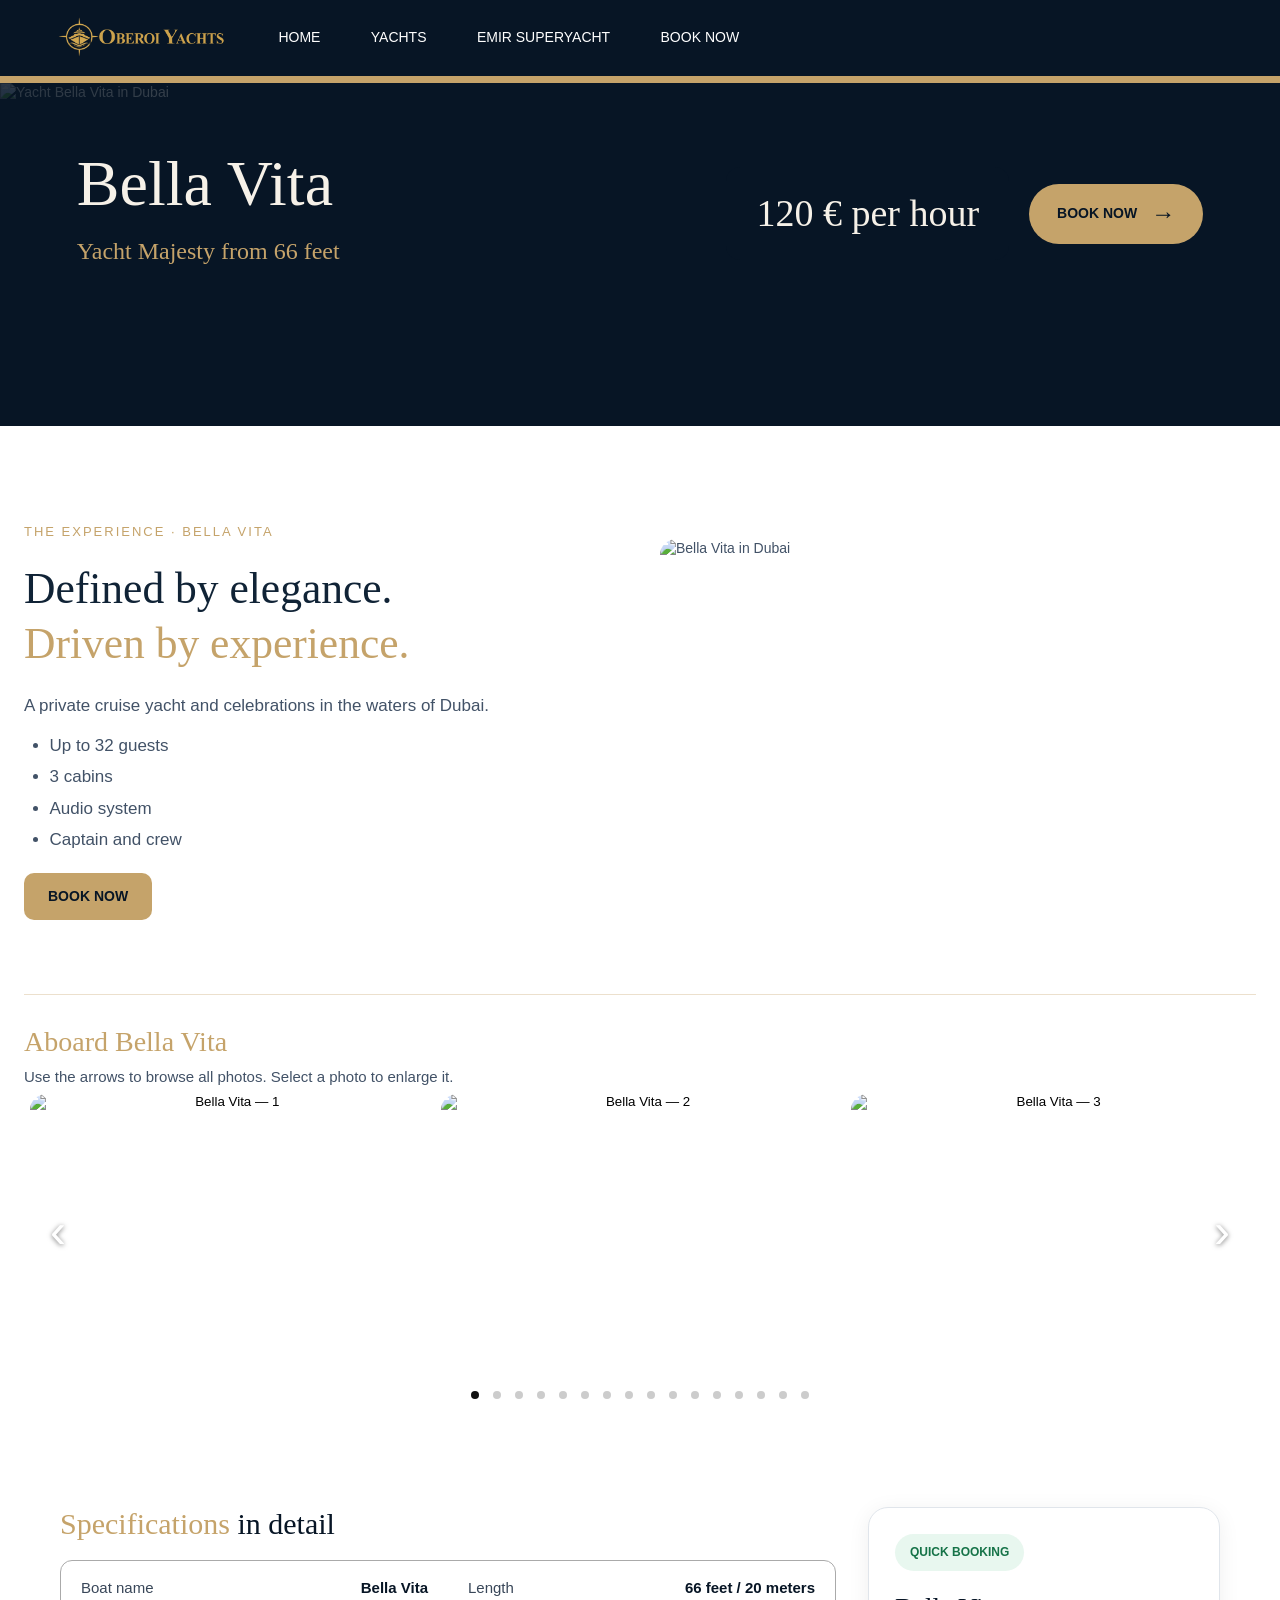
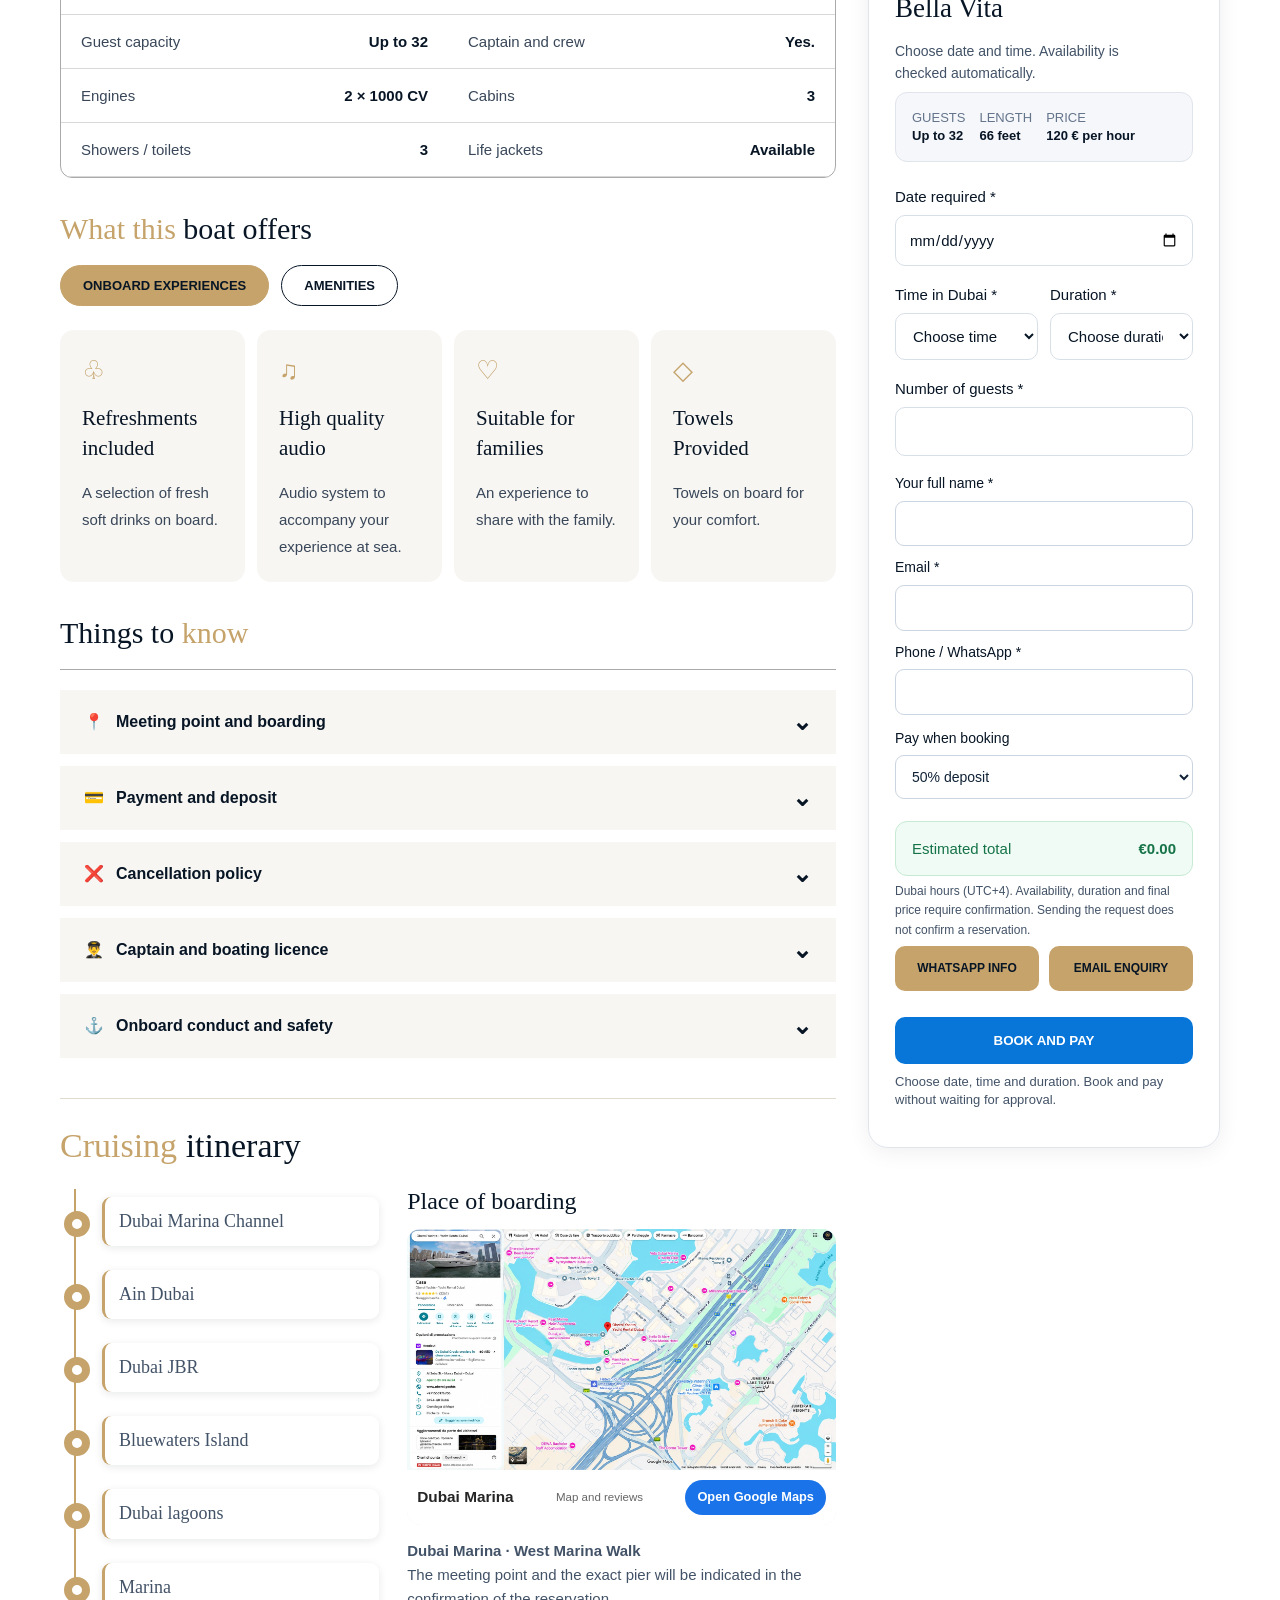
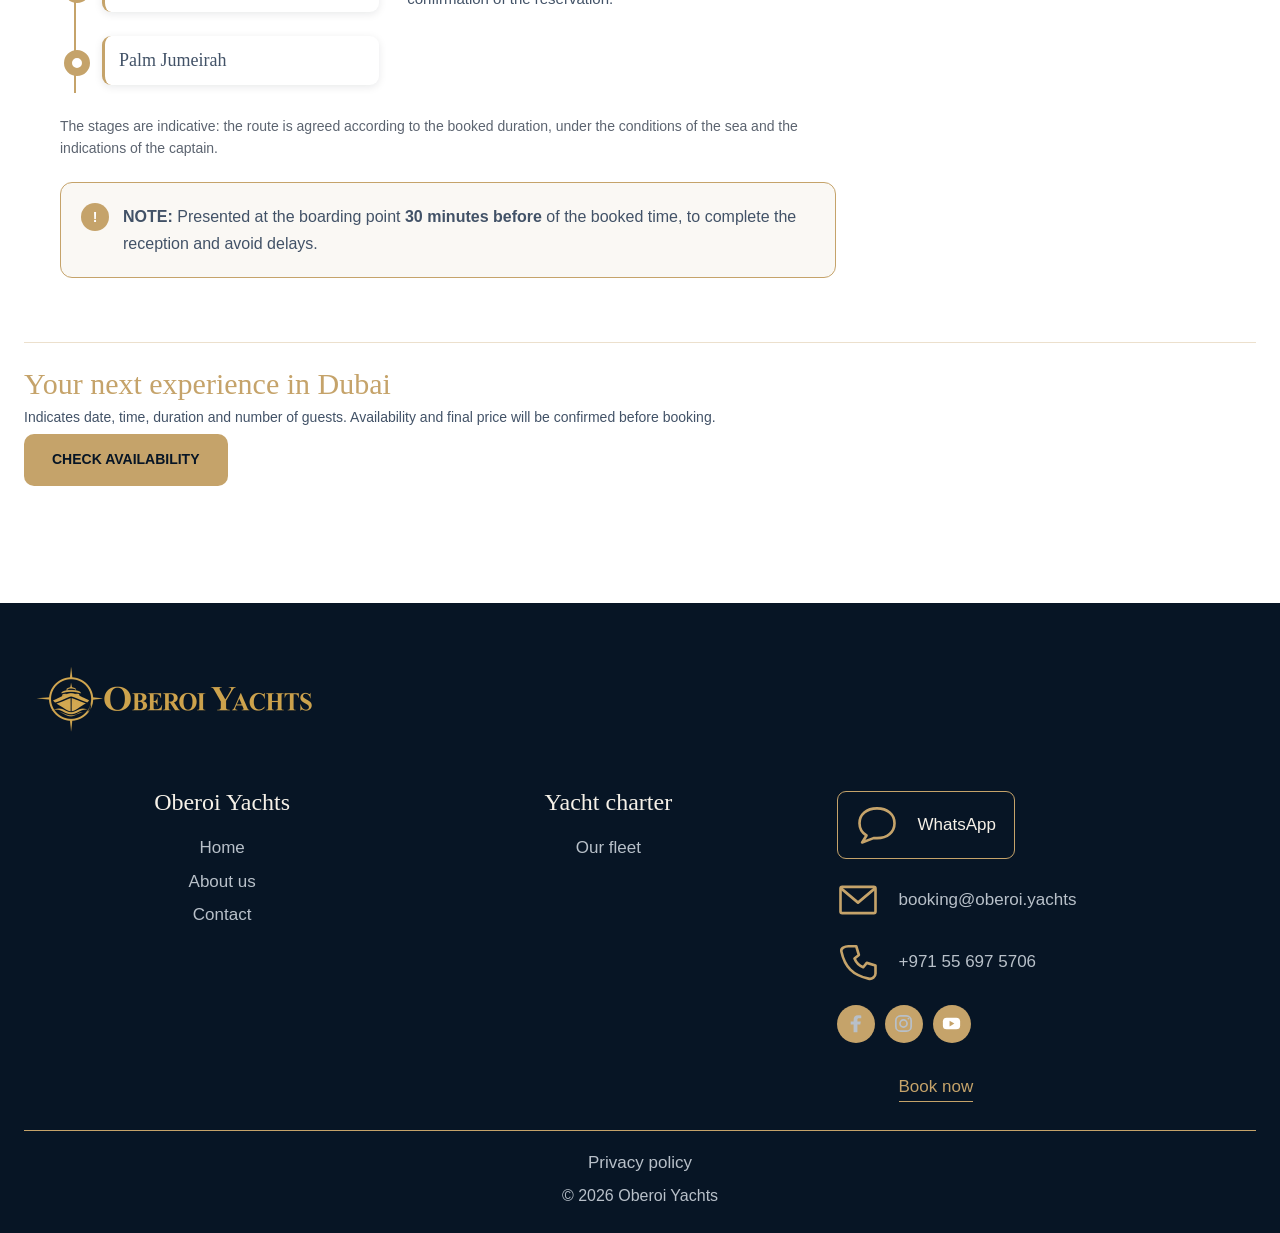
==== commit 613d061e: "Replace the location map on all four yacht pages" ====
--- a/pages/bella-vita/index.html
+++ b/pages/bella-vita/index.html
@@ -298,7 +298,7 @@
 </ol></div>
 <div style="flex:1.5 1 280px;min-width:0">
 <h3 style="font-family:Georgia,serif;font-size:24px;margin:0 0 16px;color:#071525">Place of boarding</h3>
-<div class="oy-static-map"><a class="oy-google-map-link" href="https://maps.app.goo.gl/2BkYTPibqU1W2w1N8" target="_blank" rel="noopener" aria-label="Open map and reviews on Google Maps" style="display:block;width:100%;height:100%"><img src="https://cdn.shopify.com/s/files/1/1022/7911/9212/files/dubai-marina-mappa-contatto.png?v=1792052356" alt="Map of Dubai Marina" loading="lazy" width="536" height="500"></a><div class="oy-static-map-contact">
+<div class="oy-static-map"><a class="oy-google-map-link" href="https://maps.app.goo.gl/2BkYTPibqU1W2w1N8" target="_blank" rel="noopener" aria-label="Open map and reviews on Google Maps" style="display:block;width:100%"><img src="/assets/oberoi-dubai-marina-map.webp" alt="Oberoi Yachts location in Dubai Marina" width="1672" height="941" loading="lazy"></a><div class="oy-static-map-contact">
 <strong>Dubai Marina</strong><span>Map and reviews</span><a href="https://maps.app.goo.gl/2BkYTPibqU1W2w1N8" target="_blank" rel="noopener">Open Google Maps</a>
 </div></div>
 <p style="font-size:15px;line-height:1.6;margin:14px 0 12px"><strong>Dubai Marina · West Marina Walk</strong><br>The meeting point and the exact pier will be indicated in the confirmation of the reservation.</p>
@@ -404,7 +404,7 @@
 <p><a href="/pages/prenotazioni" style="display:inline-block;background:#c5a36a;color:#071525;padding:16px 28px;border-radius:10px;text-decoration:none;font-weight:700">CHECK AVAILABILITY</a></p>
 
 </div>
-</div><style>main,main .shopify-section,main .page-width,main .page{background-color:#fff!important}.oy-yacht-white-content{background:#fff!important;color:#425267!important}.oy-yacht-white-content p,.oy-yacht-white-content li{color:#425267}.oy-yacht-white-content>div:first-child{padding:35px 0}.oy-dinner-carousel .oy-carousel-slide img{aspect-ratio:1.46!important;object-fit:cover!important}.oy-dinner-carousel .oy-carousel-dots{flex-wrap:wrap}@media(max-width:700px){.oy-yacht-white-content{width:calc(100vw - 40px)!important}.oy-dinner-carousel{padding:0 0 30px!important}}</style><style>aside[id^="oy-booking-"]{position:sticky!important;top:24px!important;align-self:flex-start!important;height:fit-content!important;scroll-margin-top:30px}@media(max-width:1050px){aside[id^="oy-booking-"]{position:static!important;top:auto!important}}</style><style>.oy-static-map{position:relative;width:100%;max-width:100%;border-radius:14px;overflow:hidden;background:#e5f0f3}.oy-static-map>img{display:block!important;width:100%!important;height:auto!important;max-width:none!important;margin:0!important}.oy-static-map-contact{position:absolute;top:1.4%;left:1.5%;width:58%;height:36.5%;box-sizing:border-box;padding:clamp(8px,1vw,16px);background:#fff;display:flex;flex-direction:column;align-items:flex-start;justify-content:space-around;color:#252525;box-shadow:0 2px 5px #0002;font-family:Arial,sans-serif}.oy-static-map-contact strong{font-size:clamp(14px,1.2vw,19px);line-height:1.2}.oy-static-map-contact span{font-size:clamp(11px,.9vw,14px);line-height:1.3;color:#666}.oy-static-map-contact a{display:inline-flex;align-items:center;justify-content:center;background:#1a73e8!important;color:#fff!important;border-radius:999px;padding:9px 12px;font:600 clamp(11px,1vw,16px)/1.3 Arial,sans-serif!important;text-decoration:none!important;white-space:nowrap}</style><style data-oy-flush-header>main#MainContent{padding-top:0!important}#MainContent .section-content-wrapper:has(.oy-yacht-hero),#MainContent .section-content-wrapper:has(.oy-fishing-slide){padding-block-start:0!important;row-gap:0!important;gap:0!important}#MainContent .section-content-wrapper:has(.oy-yacht-hero)>*:not(:has(.oy-yacht-hero)),#MainContent .section-content-wrapper:has(.oy-fishing-slide)>*:not(:has(.oy-fishing-slide)){display:none!important}#MainContent .rte:has(.oy-yacht-hero),#MainContent .rte:has(.oy-fishing-slide){margin-top:0!important;padding-top:0!important}.oy-yacht-hero,.oy-fishing-slide{margin-top:0!important}</style><script src="/assets/booking.js" defer></script>
+</div><style>main,main .shopify-section,main .page-width,main .page{background-color:#fff!important}.oy-yacht-white-content{background:#fff!important;color:#425267!important}.oy-yacht-white-content p,.oy-yacht-white-content li{color:#425267}.oy-yacht-white-content>div:first-child{padding:35px 0}.oy-dinner-carousel .oy-carousel-slide img{aspect-ratio:1.46!important;object-fit:cover!important}.oy-dinner-carousel .oy-carousel-dots{flex-wrap:wrap}@media(max-width:700px){.oy-yacht-white-content{width:calc(100vw - 40px)!important}.oy-dinner-carousel{padding:0 0 30px!important}}</style><style>aside[id^="oy-booking-"]{position:sticky!important;top:24px!important;align-self:flex-start!important;height:fit-content!important;scroll-margin-top:30px}@media(max-width:1050px){aside[id^="oy-booking-"]{position:static!important;top:auto!important}}</style><style>.oy-static-map{position:relative;width:100%;max-width:100%;border-radius:14px;overflow:hidden;background:#e5f0f3}.oy-static-map .oy-google-map-link>img{display:block!important;width:100%!important;height:auto!important;max-width:none!important;margin:0!important}.oy-static-map-contact{display:flex;align-items:center;justify-content:space-between;flex-wrap:wrap;gap:8px;padding:10px;background:#fff;color:#252525;font-family:Arial,sans-serif}.oy-static-map-contact strong{font-size:clamp(14px,1.2vw,19px);line-height:1.2}.oy-static-map-contact span{font-size:clamp(11px,.9vw,14px);line-height:1.3;color:#666}.oy-static-map-contact a{display:inline-flex;align-items:center;justify-content:center;background:#1a73e8!important;color:#fff!important;border-radius:999px;padding:9px 12px;font:600 clamp(11px,1vw,16px)/1.3 Arial,sans-serif!important;text-decoration:none!important;white-space:nowrap}</style><style data-oy-flush-header>main#MainContent{padding-top:0!important}#MainContent .section-content-wrapper:has(.oy-yacht-hero),#MainContent .section-content-wrapper:has(.oy-fishing-slide){padding-block-start:0!important;row-gap:0!important;gap:0!important}#MainContent .section-content-wrapper:has(.oy-yacht-hero)>*:not(:has(.oy-yacht-hero)),#MainContent .section-content-wrapper:has(.oy-fishing-slide)>*:not(:has(.oy-fishing-slide)){display:none!important}#MainContent .rte:has(.oy-yacht-hero),#MainContent .rte:has(.oy-fishing-slide){margin-top:0!important;padding-top:0!important}.oy-yacht-hero,.oy-fishing-slide{margin-top:0!important}</style><script src="/assets/booking.js" defer></script>
   </rte-formatter>
 
 
